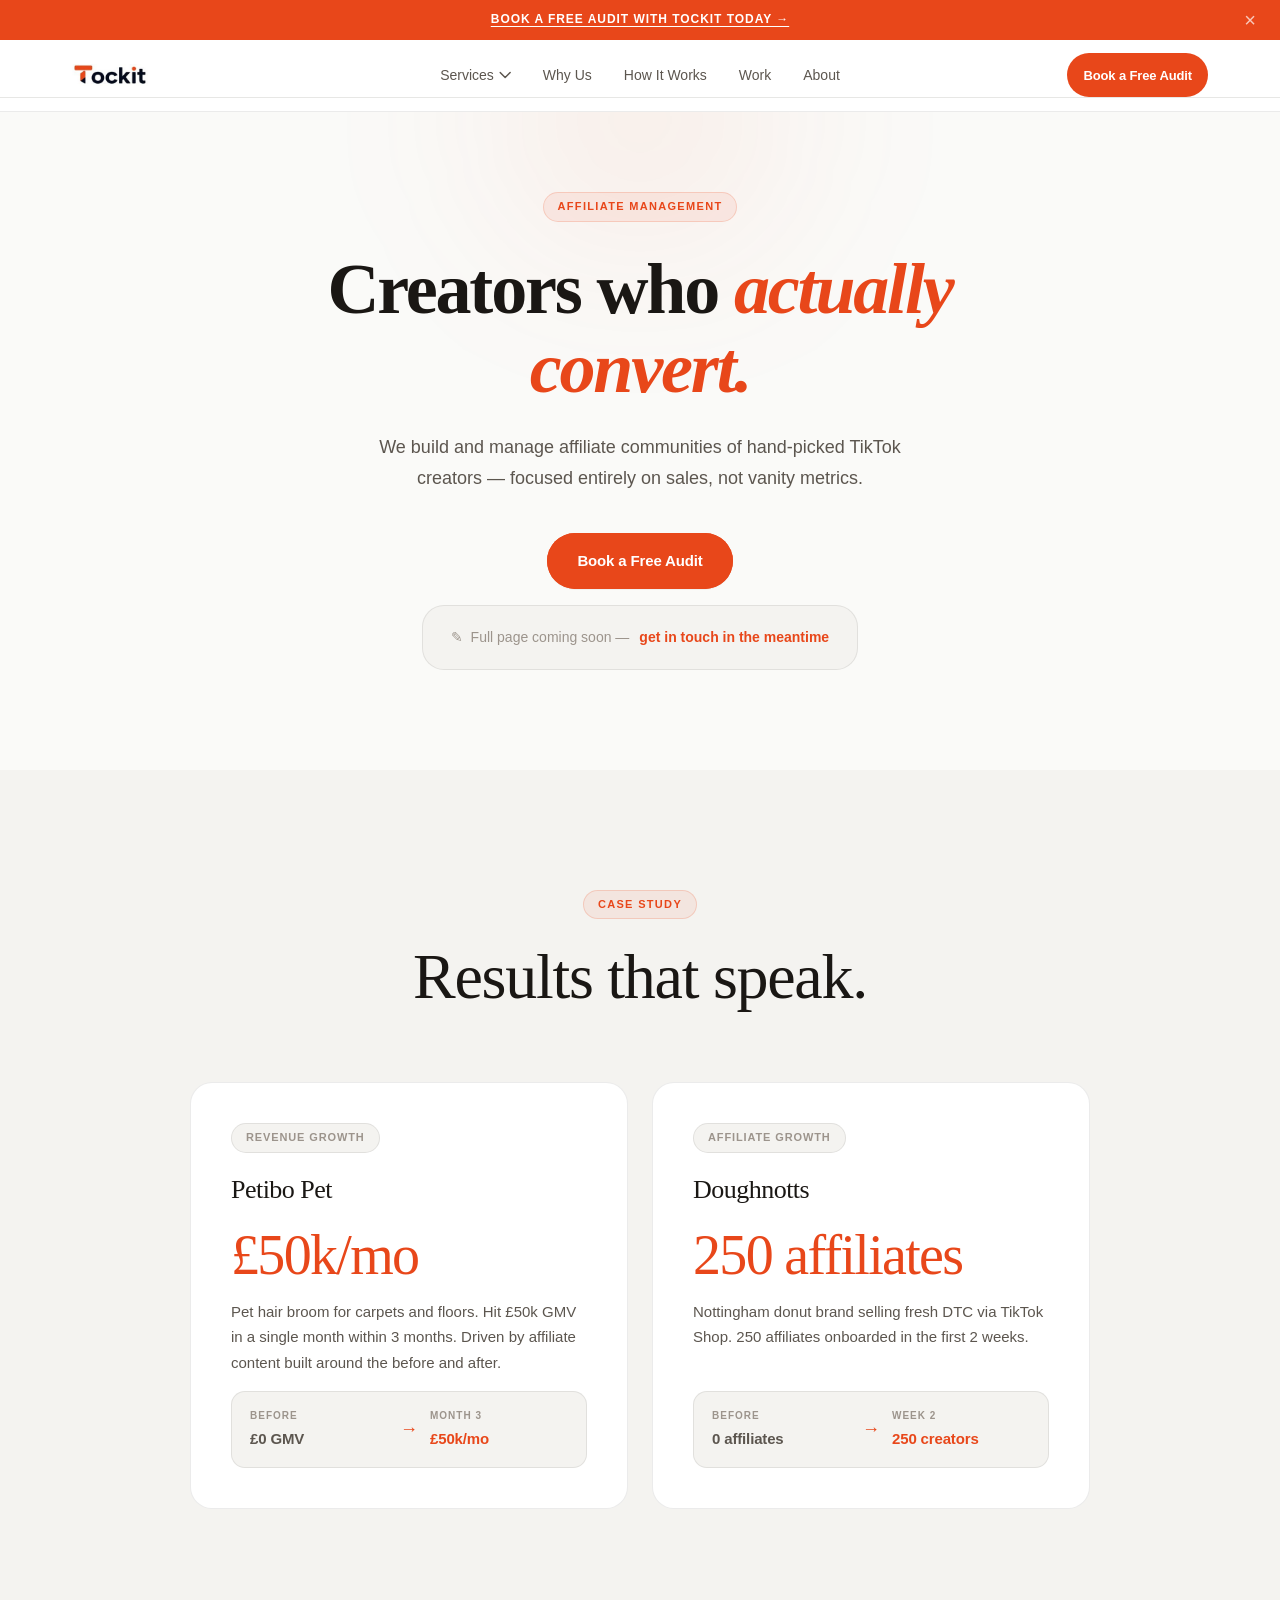
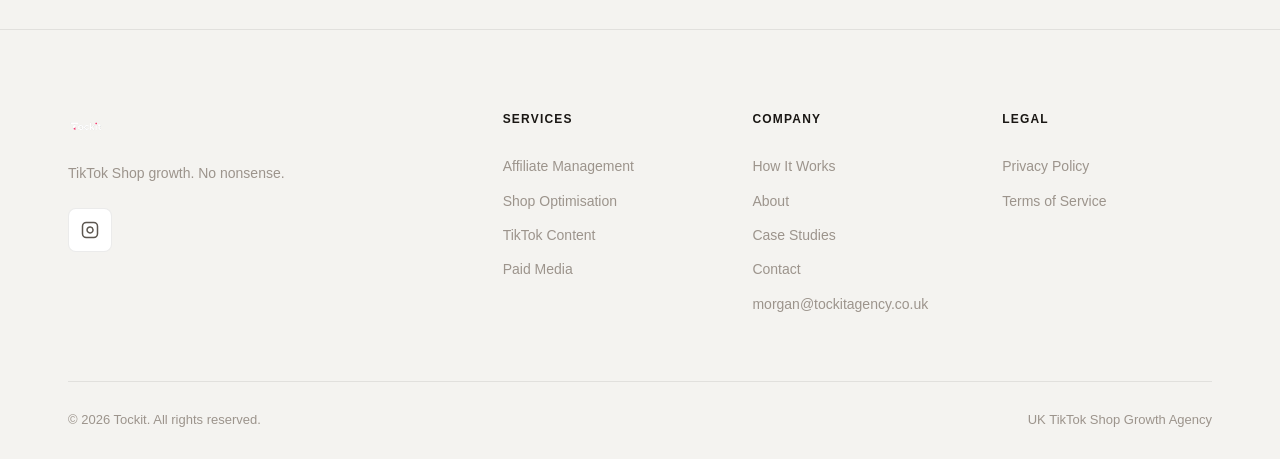
==== affiliate-management.html @ 6d510ec2 "Add Petibo Pet case study to affiliate management page" ====
<!DOCTYPE html>
<html lang="en">
<head>
  <meta charset="UTF-8" />
  <link rel="icon" type="image/svg+xml" href="favicon.svg" />
  <meta name="viewport" content="width=device-width, initial-scale=1.0" />
  <title>Affiliate Management | Tockit TikTok Shop Agency</title>
  <meta name="description" content="Tockit's TikTok Shop affiliate management service. We recruit, manage and scale creator communities that drive real sales." />
  <link rel="stylesheet" href="styles.css" />
  <style>
    .service-hero {
      min-height: 80vh;
      display: flex;
      align-items: center;
      justify-content: center;
      text-align: center;
      padding: calc(var(--banner-h) + var(--nav-h) + 80px) 24px 100px;
      background: var(--bg);
      position: relative;
      overflow: hidden;
    }
    .service-hero::before {
      content: '';
      position: absolute;
      top: -80px; left: 50%; transform: translateX(-50%);
      width: 600px; height: 400px;
      background: radial-gradient(circle, rgba(232,71,26,0.07) 0%, transparent 70%);
      filter: blur(60px);
      pointer-events: none;
    }
    .service-hero-inner {
      position: relative;
      max-width: 720px;
      margin: 0 auto;
    }
    .service-hero .section-tag {
      margin-bottom: 28px;
    }
    .service-hero h1 {
      font-family: var(--font-serif);
      font-size: clamp(42px, 7vw, 72px);
      font-weight: 700;
      line-height: 1.1;
      letter-spacing: -0.03em;
      color: var(--text);
      margin-bottom: 24px;
    }
    .service-hero h1 em {
      font-style: italic;
      color: var(--accent);
    }
    .service-hero p {
      font-size: 18px;
      color: var(--text-2);
      line-height: 1.7;
      max-width: 560px;
      margin: 0 auto 40px;
    }
    .placeholder-notice {
      display: inline-flex;
      align-items: center;
      gap: 10px;
      background: var(--bg-2);
      border: 1px solid var(--border);
      border-radius: var(--radius-lg);
      padding: 20px 28px;
      margin-top: 16px;
      font-size: 14px;
      color: var(--text-3);
    }
  </style>
</head>
<body>

  <div id="site-nav"></div>
  <script src="nav.js"></script>

  <section class="service-hero">
    <div class="service-hero-inner">
      <span class="section-tag">Affiliate Management</span>
      <h1>Creators who <em>actually convert.</em></h1>
      <p>We build and manage affiliate communities of hand-picked TikTok creators — focused entirely on sales, not vanity metrics.</p>
      <div>
        <a href="/contact.html" class="btn btn-primary btn-lg">Book a Free Audit</a>
      </div>
      <div class="placeholder-notice">
        &#9998;&nbsp; Full page coming soon &mdash; <a href="/contact.html" style="color:var(--accent);font-weight:600;">get in touch in the meantime</a>
      </div>
    </div>
  </section>

  <!-- CASE STUDY -->
  <section class="section" style="background:var(--bg-2);">
    <div class="container">
      <div class="section-header">
        <span class="section-tag">Case Study</span>
        <h2 class="section-title">Results that speak.</h2>
      </div>
      <div style="display:grid;grid-template-columns:repeat(auto-fit,minmax(340px,1fr));gap:24px;max-width:900px;margin:0 auto;">
        <div class="case-card">
          <div class="case-tag">Revenue Growth</div>
          <div class="case-brand">Petibo Pet</div>
          <div class="case-result">£50k/mo</div>
          <p class="case-desc">Pet hair broom for carpets and floors. Hit £50k GMV in a single month within 3 months. Driven by affiliate content built around the before and after.</p>
          <div class="case-growth-row">
            <div class="case-growth-item"><span class="case-growth-label">Before</span><span class="case-growth-val">£0 GMV</span></div>
            <div class="case-growth-arrow">&#8594;</div>
            <div class="case-growth-item"><span class="case-growth-label">Month 3</span><span class="case-growth-val case-growth-val--up">£50k/mo</span></div>
          </div>
        </div>
        <div class="case-card">
          <div class="case-tag">Affiliate Growth</div>
          <div class="case-brand">Doughnotts</div>
          <div class="case-result">250 affiliates</div>
          <p class="case-desc">Nottingham donut brand selling fresh DTC via TikTok Shop. 250 affiliates onboarded in the first 2 weeks.</p>
          <div class="case-growth-row">
            <div class="case-growth-item"><span class="case-growth-label">Before</span><span class="case-growth-val">0 affiliates</span></div>
            <div class="case-growth-arrow">&#8594;</div>
            <div class="case-growth-item"><span class="case-growth-label">Week 2</span><span class="case-growth-val case-growth-val--up">250 creators</span></div>
          </div>
        </div>
      </div>
    </div>
  </section>

  <footer class="footer">
    <div class="container">
      <div class="footer-top">
        <div class="footer-brand">
          <img src="tockit-logo-nav.png" alt="Tockit" class="footer-logo-img" />
          <p class="footer-tagline">TikTok Shop growth. No nonsense.</p>
          <div class="footer-social">
            <a href="#" class="social-link" aria-label="Instagram">
              <svg width="18" height="18" viewBox="0 0 24 24" fill="none" stroke="currentColor" stroke-width="2"><rect x="2" y="2" width="20" height="20" rx="5" ry="5"/><path d="M16 11.37A4 4 0 1 1 12.63 8 4 4 0 0 1 16 11.37z"/><line x1="17.5" y1="6.5" x2="17.51" y2="6.5"/></svg>
            </a>
          </div>
        </div>
        <div class="footer-links">
          <div class="footer-col">
            <h4>Services</h4>
            <a href="/affiliate-management.html">Affiliate Management</a>
            <a href="/shop-optimisation.html">Shop Optimisation</a>
            <a href="/tiktok-content.html">TikTok Content</a>
            <a href="/paid-media.html">Paid Media</a>
          </div>
          <div class="footer-col">
            <h4>Company</h4>
            <a href="/#how-it-works">How It Works</a>
            <a href="/#about">About</a>
            <a href="/#work">Case Studies</a>
            <a href="/contact.html">Contact</a>
            <a href="mailto:morgan@tockitagency.co.uk">morgan@tockitagency.co.uk</a>
          </div>
          <div class="footer-col">
            <h4>Legal</h4>
            <a href="mailto:morgan@tockitagency.co.uk?subject=Privacy%20Policy%20Enquiry">Privacy Policy</a>
            <a href="mailto:morgan@tockitagency.co.uk?subject=Terms%20Enquiry">Terms of Service</a>
          </div>
        </div>
      </div>
      <div class="footer-bottom">
        <p>&copy; 2026 Tockit. All rights reserved.</p>
        <p>UK TikTok Shop Growth Agency</p>
      </div>
    </div>
  </footer>

  <script src="gsap.min.js"></script>
  <script src="ScrollTrigger.min.js"></script>

</body>
</html>
---- styles.css ----
/* ============================================================
   DESIGN TOKENS — warm light theme (BeaSocial-inspired)
   ============================================================ */
:root {
  --bg:           #FAFAF8;
  --bg-2:         #F4F3F0;
  --bg-3:         #EDECEA;
  --border:       rgba(0,0,0,0.08);
  --border-hover: rgba(0,0,0,0.16);

  --text:         #1A1714;
  --text-2:       #5C564F;
  --text-3:       #9C948C;

  --accent:       #E8471A;
  --accent-2:     #F06030;
  --accent-glow:  rgba(232,71,26,0.20);

  --radius-sm:    8px;
  --radius:       14px;
  --radius-lg:    22px;
  --radius-xl:    32px;

  --nav-h:        72px;
  --banner-h:     40px;
  --transition:   0.2s ease;

  --font-serif:   'Raveo', Georgia, serif;
  --font-sans:    'Raveo', -apple-system, BlinkMacSystemFont, sans-serif;
}

/* ============================================================
   RESET & BASE
   ============================================================ */
*, *::before, *::after { box-sizing: border-box; margin: 0; padding: 0; }
html { scroll-behavior: smooth; overflow-x: hidden; }
body {
  font-family: var(--font-sans);
  background: var(--bg);
  color: var(--text);
  line-height: 1.6;
  -webkit-font-smoothing: antialiased;
  -moz-osx-font-smoothing: grayscale;
  overflow-x: hidden;
}
a { text-decoration: none; color: inherit; }
img { max-width: 100%; display: block; }

::selection { background: var(--accent); color: #fff; }

:focus-visible {
  outline: 2px solid var(--accent);
  outline-offset: 3px;
  border-radius: 4px;
}

/* ============================================================
   TYPOGRAPHY UTILITIES
   ============================================================ */
.gradient-text {
  background: linear-gradient(135deg, var(--accent) 0%, var(--accent-2) 100%);
  -webkit-background-clip: text;
  -webkit-text-fill-color: transparent;
  background-clip: text;
  color: transparent;
}
.serif { font-family: var(--font-serif); font-weight: 400; }

/* ============================================================
   BUTTONS
   ============================================================ */
.btn {
  display: inline-flex;
  align-items: center;
  gap: 8px;
  padding: 13px 26px;
  border-radius: 100px;
  font-size: 14px;
  font-weight: 600;
  letter-spacing: -0.01em;
  font-family: var(--font-sans);
  transition: all var(--transition);
  cursor: pointer;
  border: none;
  white-space: nowrap;
  position: relative;
  overflow: hidden;
  min-height: 44px;
  justify-content: center;
}
.btn-primary {
  background: var(--accent);
  color: #fff;
  box-shadow: 0 1px 0 rgba(0,0,0,0.04), 0 0 0 1px var(--accent) inset;
}
.btn-primary:hover {
  background: var(--accent-2);
  box-shadow: 0 8px 24px var(--accent-glow), 0 0 0 1px var(--accent-2) inset;
  transform: translateY(-1px);
}
.btn-ghost {
  background: transparent;
  color: var(--text-2);
  box-shadow: 0 0 0 1px var(--border) inset;
}
.btn-ghost:hover {
  color: var(--text);
  box-shadow: 0 0 0 1px var(--border-hover) inset;
  background: rgba(0,0,0,0.02);
  transform: translateY(-1px);
}
.btn-lg { padding: 16px 30px; font-size: 15px; }

/* ============================================================
   LAYOUT
   ============================================================ */
.container {
  width: 100%;
  max-width: 1200px;
  margin: 0 auto;
  padding: 0 28px;
}
.section { padding: 120px 0; }
.section-header {
  max-width: 720px;
  margin: 0 auto 72px;
  text-align: center;
}
.section-tag {
  display: inline-flex;
  align-items: center;
  gap: 6px;
  background: rgba(232,71,26,0.08);
  color: var(--accent);
  border: 1px solid rgba(232,71,26,0.18);
  border-radius: 100px;
  padding: 5px 14px;
  font-size: 11px;
  font-weight: 600;
  letter-spacing: 0.12em;
  text-transform: uppercase;
  margin-bottom: 24px;
  font-family: var(--font-sans);
}
.section-title {
  font-family: var(--font-serif);
  font-size: clamp(36px, 5vw, 64px);
  font-weight: 400;
  letter-spacing: -0.02em;
  line-height: 1.05;
  margin-bottom: 20px;
  color: var(--text);
}
.section-sub {
  font-size: 18px;
  color: var(--text-2);
  line-height: 1.65;
  max-width: 580px;
  margin: 0 auto;
}

/* ============================================================
   NAVIGATION
   ============================================================ */
/* ── ANNOUNCEMENT BANNER ──────────────────────────── */
.announce-banner {
  position: fixed;
  top: 0; left: 0; right: 0;
  z-index: 1001;
  height: var(--banner-h);
  background: var(--accent);
  display: flex;
  align-items: center;
  justify-content: center;
  transition: height 0.3s ease, opacity 0.3s ease;
  overflow: hidden;
}
.announce-banner.hidden {
  height: 0;
  opacity: 0;
  pointer-events: none;
}
.announce-link {
  font-size: 12px;
  font-weight: 700;
  letter-spacing: 0.08em;
  color: #fff;
  text-decoration: underline;
  text-underline-offset: 3px;
  text-transform: uppercase;
}
.announce-link:hover { opacity: 0.85; }
.announce-close {
  position: absolute;
  right: 16px;
  background: none;
  border: none;
  color: #fff;
  font-size: 20px;
  cursor: pointer;
  line-height: 1;
  padding: 8px;
  opacity: 0.7;
}
.announce-close:hover { opacity: 1; }

/* ── NAV ──────────────────────────────────────────── */
.nav {
  position: fixed;
  top: var(--banner-h); left: 0; right: 0;
  z-index: 1000;
  height: var(--nav-h);
  display: flex;
  flex-direction: column;
  justify-content: center;
  background: #fff;
  border-bottom: 1px solid var(--border);
  transition: top 0.3s ease, box-shadow var(--transition);
}
.nav.scrolled {
  box-shadow: 0 2px 16px rgba(0,0,0,0.06);
}
.nav-inner {
  display: flex;
  align-items: center;
  justify-content: space-between;
  padding: 0 32px;
  gap: 24px;
  max-width: 1200px;
  margin: 0 auto;
  width: 100%;
}
.nav-logo { display: flex; align-items: center; flex-shrink: 0; }
.nav-logo-img { height: 22px; width: auto; }
.nav-links {
  display: flex;
  align-items: center;
  gap: 4px;
  list-style: none;
  position: absolute;
  left: 50%;
  transform: translateX(-50%);
}
.nav-links a {
  padding: 8px 14px;
  font-size: 14px;
  font-weight: 500;
  color: var(--text-2);
  border-radius: var(--radius-sm);
  transition: color var(--transition), background var(--transition);
  min-height: 44px;
  display: inline-flex;
  align-items: center;
  white-space: nowrap;
}
.nav-links a:hover { color: var(--text); background: rgba(0,0,0,0.04); }
.nav-cta { flex-shrink: 0; }
.nav-cta-pill {
  flex-shrink: 0;
  background: var(--accent);
  color: #fff;
  border: none;
  border-radius: 100px;
  padding: 7px 16px;
  font-size: 13px;
  font-weight: 600;
  cursor: pointer;
  transition: opacity var(--transition), transform var(--transition);
  white-space: nowrap;
  height: 36px;
  display: inline-flex;
  align-items: center;
  line-height: 1;
}
.nav-cta-pill:hover { opacity: 0.88; transform: translateY(-1px); color: #fff; }
.nav-hamburger {
  display: none;
  flex-direction: column;
  gap: 5px;
  background: none;
  border: none;
  cursor: pointer;
  padding: 10px;
  min-width: 44px;
  min-height: 44px;
  align-items: center;
  justify-content: center;
}
.nav-hamburger span {
  display: block;
  width: 22px; height: 2px;
  background: var(--text);
  border-radius: 2px;
  transition: transform var(--transition), opacity var(--transition);
}
.nav-mobile {
  display: flex;
  flex-direction: column;
  padding: 0 32px;
  gap: 4px;
  background: rgba(250,250,248,0.98);
  backdrop-filter: blur(20px);
  -webkit-backdrop-filter: blur(20px);
  border-top: 1px solid var(--border);
  max-height: 0;
  overflow: hidden;
  transition: max-height 0.3s ease, padding 0.3s ease;
}
.nav-mobile a {
  font-size: 16px;
  font-weight: 500;
  color: var(--text);
  padding: 14px 0;
  border-bottom: 1px solid var(--border);
  min-height: 44px;
  display: flex;
  align-items: center;
}
.nav-mobile a:last-child { border-bottom: none; }
.nav-mobile .btn { margin-top: 12px; align-self: stretch; }
.nav-mobile.open {
  max-height: 600px;
  padding: 16px 32px 24px;
}

/* ============================================================
   HERO
   ============================================================ */
.hero {
  min-height: 100vh;
  display: flex;
  flex-direction: column;
  align-items: center;
  justify-content: center;
  text-align: center;
  padding: calc(var(--banner-h) + var(--nav-h) + 60px) 24px 100px;
  position: relative;
  overflow: hidden;
  background: var(--bg);
}
.hero::before {
  content: '';
  position: absolute;
  inset: 0;
  background:
    radial-gradient(ellipse 70% 50% at 50% -10%, rgba(232,71,26,0.08) 0%, transparent 70%),
    radial-gradient(ellipse 40% 30% at 80% 90%, rgba(240,96,48,0.05) 0%, transparent 60%);
  pointer-events: none;
}

/* Hero orbs */
.hero-orb {
  position: absolute;
  border-radius: 50%;
  filter: blur(90px);
  pointer-events: none;
  will-change: transform;
}
.hero-orb--1 {
  width: 480px; height: 480px;
  background: radial-gradient(circle, rgba(232,71,26,0.18) 0%, transparent 70%);
  top: -120px; left: 50%; transform: translateX(-60%);
}
.hero-orb--2 {
  width: 340px; height: 340px;
  background: radial-gradient(circle, rgba(240,96,48,0.12) 0%, transparent 70%);
  top: 30%; right: -80px;
}
.hero-orb--3 {
  width: 280px; height: 280px;
  background: radial-gradient(circle, rgba(232,71,26,0.10) 0%, transparent 70%);
  bottom: 8%; left: -60px;
}

.hero-badge {
  display: inline-flex;
  align-items: center;
  gap: 8px;
  background: rgba(255,255,255,0.7);
  border: 1px solid var(--border);
  border-radius: 100px;
  padding: 7px 16px;
  font-size: 13px;
  font-weight: 500;
  color: var(--text-2);
  margin-bottom: 32px;
  backdrop-filter: blur(8px);
  position: relative;
  z-index: 1;
}
.badge-dot {
  width: 7px; height: 7px;
  background: #16a34a;
  border-radius: 50%;
  box-shadow: 0 0 8px rgba(22,163,74,0.5);
  animation: pulse 2s ease infinite;
}
@keyframes pulse {
  0%, 100% { opacity: 1; transform: scale(1); }
  50%      { opacity: 0.5; transform: scale(0.85); }
}

.hero-headline {
  font-family: var(--font-serif);
  font-size: clamp(44px, 8vw, 104px);
  font-weight: 400;
  letter-spacing: -0.03em;
  line-height: 1.0;
  margin-bottom: 28px;
  color: var(--text);
  position: relative;
  z-index: 1;
  max-width: 1100px;
}
.hero-sub {
  font-size: clamp(17px, 2vw, 21px);
  color: var(--text-2);
  max-width: 560px;
  line-height: 1.6;
  margin-bottom: 40px;
  position: relative;
  z-index: 1;
  font-weight: 400;
}
.hero-actions {
  display: flex;
  gap: 12px;
  flex-wrap: wrap;
  justify-content: center;
  margin-bottom: 64px;
  position: relative;
  z-index: 1;
}

.hero-trust {
  display: inline-flex;
  align-items: center;
  gap: 14px;
  margin-bottom: 24px;
  font-size: 13px;
  color: var(--text-3);
  font-weight: 500;
  letter-spacing: 0.02em;
  position: relative;
  z-index: 1;
}
.hero-trust-dots {
  display: inline-flex;
}
.hero-trust-dots span {
  width: 26px; height: 26px;
  border-radius: 50%;
  border: 2px solid var(--bg);
  background: linear-gradient(135deg, var(--accent), var(--accent-2));
  margin-left: -8px;
}
.hero-trust-dots span:first-child { margin-left: 0; }
.hero-trust-dots span:nth-child(2) { background: linear-gradient(135deg, #d4a574, #c89968); }
.hero-trust-dots span:nth-child(3) { background: linear-gradient(135deg, #6b8e7f, #4a6b5d); }
.hero-trust-dots span:nth-child(4) { background: linear-gradient(135deg, #b87f4f, #9a6938); }

.hero-stats {
  display: flex;
  align-items: center;
  background: rgba(255,255,255,0.5);
  border: 1px solid var(--border);
  border-radius: var(--radius-lg);
  padding: 24px 40px;
  backdrop-filter: blur(8px);
  position: relative;
  z-index: 1;
  flex-wrap: wrap;
  justify-content: center;
}
.stat { display: flex; flex-direction: column; align-items: center; padding: 0 36px; }
.stat-number {
  font-family: var(--font-serif);
  font-size: 36px;
  font-weight: 700;
  letter-spacing: -0.02em;
  color: var(--accent);
  line-height: 1;
}
.stat-label { font-size: 12px; color: var(--text-3); margin-top: 6px; letter-spacing: 0.04em; text-transform: uppercase; font-weight: 500; }
.stat-divider { width: 1px; height: 44px; background: var(--border); flex-shrink: 0; }

/* ============================================================
   WHY US — editorial 2-col
   ============================================================ */
.why-section {
  padding: 120px 0;
  background: var(--bg);
}
.why-grid {
  display: grid;
  grid-template-columns: 1fr 1fr;
  gap: 80px;
  align-items: start;
}
.why-left { position: sticky; top: 120px; }
.why-heading {
  font-family: var(--font-serif);
  font-size: clamp(36px, 4.5vw, 60px);
  font-weight: 400;
  letter-spacing: -0.02em;
  line-height: 1.05;
  color: var(--text);
  margin-top: 16px;
}
.why-heading em {
  font-style: italic;
  color: var(--accent);
}
.why-right {
  display: flex;
  flex-direction: column;
  gap: 0;
}
.why-intro {
  font-size: 18px;
  color: var(--text-2);
  line-height: 1.7;
  margin-bottom: 32px;
  padding-bottom: 32px;
  border-bottom: 1px solid var(--border);
}
.why-list {
  list-style: none;
  display: flex;
  flex-direction: column;
}
.why-list li {
  display: grid;
  grid-template-columns: 32px 1fr;
  gap: 16px;
  padding: 20px 0;
  border-bottom: 1px solid var(--border);
  align-items: start;
}
.why-list li:last-child { border-bottom: none; }
.why-list li::before {
  content: '→';
  color: var(--accent);
  font-size: 20px;
  font-weight: 400;
  line-height: 1.4;
}
.why-list-title {
  font-size: 17px;
  font-weight: 600;
  color: var(--text);
  margin-bottom: 4px;
  letter-spacing: -0.01em;
}
.why-list-text {
  font-size: 15px;
  color: var(--text-2);
  line-height: 1.6;
}

/* ============================================================
   HOW IT WORKS — numbered process
   ============================================================ */
.process-section {
  background: var(--bg-2);
  border-top: 1px solid var(--border);
  border-bottom: 1px solid var(--border);
  padding: 120px 0;
}
.process-grid {
  display: grid;
  grid-template-columns: repeat(4, 1fr);
  gap: 0;
  position: relative;
}
.process-grid::before {
  content: '';
  position: absolute;
  top: 36px;
  left: 12.5%;
  right: 12.5%;
  height: 1px;
  background: linear-gradient(to right, transparent, var(--border) 10%, var(--border) 90%, transparent);
  pointer-events: none;
  z-index: 0;
}
.process-step {
  padding: 0 24px;
  display: flex;
  flex-direction: column;
  gap: 16px;
  position: relative;
  z-index: 1;
}
.step-number {
  width: 72px;
  height: 72px;
  border-radius: 50%;
  background: var(--bg);
  border: 1px solid var(--border);
  display: flex;
  align-items: center;
  justify-content: center;
  font-family: var(--font-serif);
  font-size: 28px;
  font-weight: 400;
  color: var(--accent);
  letter-spacing: -0.02em;
  transition: all var(--transition);
}
.process-step:hover .step-number {
  border-color: var(--accent);
  background: var(--accent);
  color: #fff;
  transform: translateY(-2px);
}
.process-step h3 {
  font-family: var(--font-serif);
  font-size: 22px;
  font-weight: 400;
  letter-spacing: -0.01em;
  color: var(--text);
  margin-top: 8px;
}
.process-step p {
  font-size: 15px;
  color: var(--text-2);
  line-height: 1.65;
}

/* ============================================================
   SEE US IN ACTION — phone carousel (warm restyle)
   ============================================================ */
.action-section {
  padding: 120px 0;
  background: var(--bg);
}
.action-title {
  font-family: var(--font-serif);
  font-size: clamp(36px, 5vw, 60px);
  font-weight: 400;
  letter-spacing: -0.02em;
  text-align: center;
  margin-bottom: 64px;
  color: var(--text);
}
.phones-carousel {
  position: relative;
  display: flex;
  align-items: center;
  gap: 16px;
  max-width: 1100px;
  margin: 0 auto;
}
.phones-track {
  display: flex;
  gap: 24px;
  overflow: visible;
  width: 100%;
  align-items: center;
  justify-content: center;
}
.phones-track .phone-wrap {
  flex: 0 0 calc(25% - 18px);
  min-width: 180px;
}
.phone-wrap {
  display: flex;
  flex-direction: column;
  align-items: center;
  gap: 16px;
}
.phone-mockup {
  width: 100%;
  max-width: 240px;
  background: #1a1a1a;
  border-radius: 36px;
  border: 3px solid rgba(0,0,0,0.08);
  overflow: hidden;
  box-shadow: 0 24px 60px rgba(60,40,20,0.12), 0 8px 16px rgba(60,40,20,0.06);
  position: relative;
  aspect-ratio: 9/19;
  transition: transform 0.35s ease, box-shadow 0.35s ease;
}
.phone-mockup:hover {
  transform: translateY(-6px);
  box-shadow: 0 32px 80px rgba(60,40,20,0.18), 0 12px 24px rgba(60,40,20,0.08);
}
.phone-mockup::before {
  content: '';
  position: absolute;
  top: 12px;
  left: 50%;
  transform: translateX(-50%);
  width: 80px;
  height: 24px;
  background: #1a1a1a;
  border-radius: 12px;
  z-index: 10;
}
.phone-screen {
  width: 100%;
  height: 100%;
  overflow: hidden;
  border-radius: 34px;
}
.phone-screen video,
.phone-screen img {
  width: 100%;
  height: 100%;
  object-fit: cover;
  display: block;
}
.phone-label {
  font-size: 11px;
  font-weight: 700;
  letter-spacing: 0.14em;
  text-transform: uppercase;
  color: var(--text-3);
}

/* ============================================================
   WORK / CASE STUDIES
   ============================================================ */
.work-section { padding: 120px 0; background: var(--bg); }
.cases-grid {
  display: grid;
  grid-template-columns: 1fr 1fr;
  gap: 24px;
  perspective: 1200px;
}
.case-card {
  background: #fff;
  border: 1px solid var(--border);
  border-radius: var(--radius-lg);
  padding: 40px;
  display: flex;
  flex-direction: column;
  gap: 16px;
  transition: border-color var(--transition), transform var(--transition), box-shadow var(--transition);
}
.case-card:hover {
  border-color: var(--border-hover);
  transform: translateY(-4px);
  box-shadow: 0 24px 60px rgba(60,40,20,0.08);
}
.case-card--large {
  grid-row: span 2;
  background: linear-gradient(160deg, rgba(232,71,26,0.06) 0%, #fff 60%);
  border-color: rgba(232,71,26,0.20);
}
.case-tag {
  display: inline-block;
  background: var(--bg-2);
  border: 1px solid var(--border);
  border-radius: 100px;
  padding: 5px 14px;
  font-size: 11px;
  font-weight: 600;
  color: var(--text-3);
  align-self: flex-start;
  text-transform: uppercase;
  letter-spacing: 0.08em;
}
.case-brand {
  font-family: var(--font-serif);
  font-size: 26px;
  font-weight: 400;
  letter-spacing: -0.02em;
  color: var(--text);
}
.case-result {
  font-family: var(--font-serif);
  font-size: clamp(40px, 4.5vw, 56px);
  font-weight: 400;
  letter-spacing: -0.03em;
  line-height: 1;
  color: var(--accent);
}
.case-desc { font-size: 15px; color: var(--text-2); line-height: 1.7; flex: 1; }

.case-growth-row {
  display: flex;
  align-items: center;
  gap: 12px;
  padding: 16px 18px;
  background: var(--bg-2);
  border: 1px solid var(--border);
  border-radius: var(--radius);
  margin-top: auto;
}
.case-growth-item {
  display: flex;
  flex-direction: column;
  gap: 3px;
  flex: 1;
}
.case-growth-label { font-size: 10px; color: var(--text-3); text-transform: uppercase; letter-spacing: 0.1em; font-weight: 600; }
.case-growth-val { font-size: 15px; font-weight: 700; color: var(--text-2); letter-spacing: -0.01em; }
.case-growth-val--up { color: var(--accent); }
.case-growth-arrow { color: var(--accent); font-size: 18px; flex-shrink: 0; }

/* ============================================================
   ABOUT — paid ads / founder
   ============================================================ */
.about-section {
  padding: 120px 0;
  background: var(--bg-2);
  border-top: 1px solid var(--border);
  border-bottom: 1px solid var(--border);
}
.about-inner {
  display: grid;
  grid-template-columns: 1fr 1fr;
  gap: 80px;
  align-items: center;
}
.about-title {
  font-family: var(--font-serif);
  font-size: clamp(36px, 4.5vw, 60px);
  font-weight: 400;
  line-height: 1.05;
  margin: 16px 0 24px;
  letter-spacing: -0.02em;
  color: var(--text);
}
.about-desc {
  color: var(--text-2);
  font-size: 17px;
  line-height: 1.7;
  margin-bottom: 16px;
}
.ads-stats-grid {
  display: grid;
  grid-template-columns: 1fr 1fr;
  gap: 1px;
  background: var(--border);
  border: 1px solid var(--border);
  border-radius: var(--radius-lg);
  overflow: hidden;
  margin: 32px 0;
}
.ads-stat {
  background: #fff;
  padding: 32px 28px;
  display: flex;
  flex-direction: column;
  gap: 8px;
}
.ads-stat-num {
  font-family: var(--font-serif);
  font-size: clamp(32px, 3.5vw, 44px);
  font-weight: 400;
  letter-spacing: -0.02em;
  color: var(--accent);
  line-height: 1;
}
.ads-stat-label {
  font-size: 13px;
  color: var(--text-3);
  line-height: 1.4;
  letter-spacing: 0.02em;
}
.ads-dashboard-img {
  width: 100%;
  border-radius: var(--radius-lg);
  box-shadow: 0 24px 60px rgba(60,40,20,0.12);
  border: 1px solid var(--border);
}

/* ============================================================
   FAQ
   ============================================================ */
.faq-section { padding: 120px 0; background: var(--bg); }
.faq-list {
  max-width: 760px;
  margin: 0 auto;
  border-top: 1px solid var(--border);
}
.faq-item { border-bottom: 1px solid var(--border); }
.faq-q {
  width: 100%;
  background: transparent;
  border: none;
  color: var(--text);
  font-size: 18px;
  font-weight: 500;
  text-align: left;
  padding: 24px 4px;
  cursor: pointer;
  display: flex;
  align-items: center;
  justify-content: space-between;
  gap: 16px;
  transition: color var(--transition);
  font-family: var(--font-sans);
  letter-spacing: -0.01em;
  min-height: 44px;
}
.faq-q:hover { color: var(--accent); }
.faq-q[aria-expanded="true"] { color: var(--accent); }
.faq-icon {
  font-size: 24px;
  font-weight: 300;
  flex-shrink: 0;
  color: var(--accent);
  transition: transform 0.25s ease;
  line-height: 1;
}
.faq-q[aria-expanded="true"] .faq-icon { transform: rotate(45deg); }
.faq-a {
  max-height: 0;
  overflow: hidden;
  transition: max-height 0.3s ease, padding 0.3s ease;
}
.faq-a.open { max-height: 240px; padding: 0 4px 24px; }
.faq-a p { color: var(--text-2); font-size: 16px; line-height: 1.7; max-width: 640px; }

/* ============================================================
   CTA SECTION
   ============================================================ */
.cta-section {
  padding: 140px 0;
  position: relative;
  overflow: hidden;
  background: var(--bg-2);
  border-top: 1px solid var(--border);
}
.cta-section::before {
  content: '';
  position: absolute;
  inset: 0;
  background: radial-gradient(ellipse 60% 80% at 50% 100%, rgba(232,71,26,0.10) 0%, transparent 70%);
  pointer-events: none;
}
.cta-inner {
  position: relative;
  text-align: center;
  max-width: 760px;
  margin: 0 auto;
  display: flex;
  flex-direction: column;
  align-items: center;
}
.cta-title {
  font-family: var(--font-serif);
  font-size: clamp(44px, 6vw, 80px);
  font-weight: 400;
  letter-spacing: -0.03em;
  line-height: 1.0;
  margin-top: 16px;
  margin-bottom: 24px;
  color: var(--text);
}
.cta-sub {
  font-size: 18px;
  color: var(--text-2);
  line-height: 1.65;
  max-width: 560px;
  margin-bottom: 40px;
}
.cta-actions {
  display: flex;
  gap: 12px;
  flex-wrap: wrap;
  justify-content: center;
  margin-bottom: 32px;
}
.cta-trust {
  display: flex;
  gap: 24px;
  flex-wrap: wrap;
  justify-content: center;
  font-size: 14px;
  color: var(--text-3);
}
.cta-trust strong { color: var(--text); font-weight: 600; }

/* ============================================================
   FOOTER
   ============================================================ */
.footer {
  background: var(--bg-2);
  border-top: 1px solid var(--border);
  padding: 80px 0 0;
}
.footer-top {
  display: grid;
  grid-template-columns: 1fr 2fr;
  gap: 80px;
  padding-bottom: 60px;
  border-bottom: 1px solid var(--border);
}
.footer-logo-img  { height: 36px; width: auto; margin-bottom: 16px; }
.footer-tagline   { font-size: 14px; color: var(--text-3); margin-bottom: 24px; line-height: 1.6; max-width: 280px; }
.footer-social    { display: flex; gap: 12px; }
.social-link {
  width: 40px; height: 40px;
  background: #fff;
  border: 1px solid var(--border);
  border-radius: var(--radius-sm);
  display: flex;
  align-items: center;
  justify-content: center;
  color: var(--text-2);
  transition: background var(--transition), color var(--transition), border-color var(--transition);
  min-width: 44px;
  min-height: 44px;
}
.social-link:hover {
  background: var(--accent);
  border-color: var(--accent);
  color: #fff;
}
.footer-links { display: grid; grid-template-columns: repeat(3,1fr); gap: 40px; }
.footer-col h4 {
  font-size: 12px;
  font-weight: 700;
  color: var(--text);
  letter-spacing: 0.1em;
  text-transform: uppercase;
  margin-bottom: 20px;
}
.footer-col a { display: block; font-size: 14px; color: var(--text-3); padding: 6px 0; transition: color var(--transition); min-height: 32px; }
.footer-col a:hover { color: var(--accent); }
.footer-bottom {
  display: flex;
  align-items: center;
  justify-content: space-between;
  padding: 28px 0;
  font-size: 13px;
  color: var(--text-3);
}

/* ============================================================
   BUTTON SHINE
   ============================================================ */
.btn-shine {
  position: absolute;
  top: 0; left: 0;
  width: 60%; height: 100%;
  background: linear-gradient(105deg, transparent 20%, rgba(255,255,255,0.4) 50%, transparent 80%);
  pointer-events: none;
}

/* ============================================================
   STICKY MOBILE CTA
   ============================================================ */
.sticky-mobile-cta {
  display: none;
  position: fixed;
  bottom: 0;
  left: 0;
  right: 0;
  z-index: 999;
  padding: 12px 16px;
  background: linear-gradient(to top, var(--bg) 80%, rgba(250,250,248,0.6));
  backdrop-filter: blur(8px);
  border-top: 1px solid var(--border);
}
@media (max-width: 768px) {
  .sticky-mobile-cta { display: block; }
  body { padding-bottom: 80px; }
}

/* ============================================================
   SCROLL TO TOP
   ============================================================ */
.scroll-top {
  position: fixed;
  bottom: 90px;
  right: 20px;
  z-index: 998;
  width: 44px;
  height: 44px;
  border-radius: 50%;
  background: #fff;
  border: 1px solid var(--border);
  color: var(--text);
  font-size: 18px;
  cursor: pointer;
  display: flex;
  align-items: center;
  justify-content: center;
  opacity: 0;
  pointer-events: none;
  transition: opacity 0.3s, background 0.2s, transform 0.2s, color 0.2s;
  box-shadow: 0 4px 14px rgba(60,40,20,0.08);
}
.scroll-top.visible { opacity: 1; pointer-events: auto; }
.scroll-top:hover { background: var(--accent); color: #fff; border-color: var(--accent); transform: translateY(-2px); }
@media (min-width: 769px) {
  .scroll-top { bottom: 24px; }
}

/* ============================================================
   FLOATING EMAIL BUTTON
   ============================================================ */
.floating-email {
  position: fixed;
  bottom: 90px;
  left: 20px;
  z-index: 996;
  display: none;
  align-items: center;
  gap: 8px;
  background: var(--accent);
  color: #fff;
  font-size: 13px;
  font-weight: 600;
  padding: 12px 18px;
  border-radius: 100px;
  box-shadow: 0 6px 24px var(--accent-glow);
  transition: transform 0.2s, box-shadow 0.2s, background 0.2s;
  text-decoration: none;
}
.floating-email:hover { transform: translateY(-2px); background: var(--accent-2); box-shadow: 0 10px 28px rgba(232,71,26,0.35); }
@media (min-width: 769px) {
  .floating-email { display: inline-flex; bottom: 24px; }
}

/* ============================================================
   COOKIE NOTICE
   ============================================================ */
.cookie-notice {
  position: fixed;
  bottom: 80px;
  left: 16px;
  right: 16px;
  max-width: 480px;
  background: #fff;
  border: 1px solid var(--border);
  border-radius: var(--radius);
  padding: 16px 20px;
  z-index: 1001;
  display: flex;
  align-items: center;
  gap: 16px;
  box-shadow: 0 12px 40px rgba(60,40,20,0.12);
  transition: opacity 0.3s, transform 0.3s;
}
.cookie-notice.hidden { opacity: 0; pointer-events: none; transform: translateY(10px); }
.cookie-notice p { font-size: 13px; color: var(--text-2); line-height: 1.5; flex: 1; margin: 0; }
.cookie-actions { display: flex; align-items: center; gap: 12px; flex-shrink: 0; }
.cookie-dismiss { font-size: 12px; color: var(--text-3); text-decoration: underline; cursor: pointer; }
.cookie-dismiss:hover { color: var(--text); }
@media (min-width: 769px) {
  .cookie-notice { bottom: 24px; left: 24px; right: auto; }
}

/* ============================================================
   READING PROGRESS BAR
   ============================================================ */
.progress-bar {
  position: fixed;
  top: 0;
  left: 0;
  height: 3px;
  width: 0%;
  background: linear-gradient(to right, var(--accent), var(--accent-2));
  z-index: 1002;
  transition: width 0.1s linear;
}

/* ============================================================
   ACTIVE NAV LINK
   ============================================================ */
.nav-links a.active { color: var(--text); }
.nav-links a.active::after {
  content: '';
  display: block;
  height: 2px;
  background: var(--accent);
  border-radius: 2px;
  margin-top: 2px;
}

/* ============================================================
   RESPONSIVE
   ============================================================ */
@media (max-width: 1024px) {
  .why-grid       { grid-template-columns: 1fr; gap: 48px; }
  .why-left       { position: static; }
  .about-inner    { grid-template-columns: 1fr; gap: 48px; }
  .process-grid   { grid-template-columns: repeat(2, 1fr); row-gap: 56px; }
  .process-grid::before { display: none; }
  .footer-top     { grid-template-columns: 1fr; gap: 48px; }
}

@media (max-width: 768px) {
  .nav-links, .nav-cta { display: none; }
  .nav-hamburger { display: flex; }

  .section { padding: 72px 0; }
  .section-header { margin-bottom: 48px; }

  .hero {
    padding: calc(var(--banner-h) + var(--nav-h) + 24px) 20px 60px;
    min-height: auto;
  }
  .hero-stats {
    flex-direction: column;
    gap: 20px;
    padding: 24px 20px;
    width: 100%;
  }
  .stat-divider { width: 60%; height: 1px; }
  .stat { padding: 0; }
  .hero-actions { flex-direction: column; align-items: stretch; width: 100%; max-width: 320px; margin-bottom: 48px; }
  .hero-actions .btn { width: 100%; justify-content: center; }
  .hero-sub { max-width: 100%; }

  .why-section, .process-section, .action-section, .work-section, .about-section, .faq-section { padding: 72px 0; }
  .cases-grid { grid-template-columns: 1fr; gap: 16px; }
  .case-card--large { grid-row: span 1; }
  .case-card { padding: 28px; }
  .ads-stats-grid { grid-template-columns: 1fr 1fr; }

  .process-grid { grid-template-columns: 1fr; row-gap: 40px; }

  .cta-section { padding: 80px 0; }
  .cta-actions { flex-direction: column; align-items: stretch; width: 100%; max-width: 320px; }
  .cta-actions .btn { width: 100%; justify-content: center; }
  .cta-trust { flex-direction: column; align-items: center; gap: 8px; }

  .footer-top { grid-template-columns: 1fr; gap: 40px; padding-bottom: 40px; }
  .footer-links { grid-template-columns: repeat(2, 1fr); gap: 32px; }
  .footer-bottom { flex-direction: column; gap: 8px; text-align: center; }

  .phones-carousel { overflow-x: auto; overflow-y: hidden; scroll-snap-type: x mandatory; -webkit-overflow-scrolling: touch; scrollbar-width: none; padding: 0 20px 20px; }
  .phones-carousel::-webkit-scrollbar { display: none; }
  .phones-track { justify-content: flex-start; }
  .phones-track .phone-wrap { scroll-snap-align: center; flex: 0 0 calc(60% - 12px); min-width: 200px; }
  .action-title { margin-bottom: 40px; }
}

@media (max-width: 480px) {
  .hero { padding: calc(var(--banner-h) + var(--nav-h) + 16px) 16px 48px; }
  .hero-badge { font-size: 12px; }
  .hero-sub { font-size: 16px; }
  .hero-stats { padding: 20px 16px; }
  .nav-inner { padding: 0 16px; }
  .container { padding: 0 20px; }
  .section { padding: 56px 0; }
  .footer-links { grid-template-columns: 1fr; }
  .ads-stats-grid { grid-template-columns: 1fr; }
  .case-card { padding: 24px; }
  .btn-lg { padding: 14px 22px; font-size: 14px; }
  .phones-track .phone-wrap { flex: 0 0 80%; }
}

/* Reduced motion */
@media (prefers-reduced-motion: reduce) {
  *, *::before, *::after {
    animation-duration: 0.01ms !important;
    animation-iteration-count: 1 !important;
    transition-duration: 0.01ms !important;
    scroll-behavior: auto !important;
  }
}


/* ── COMPARISON TABLE ─────────────────────────────── */
.comparison-section {
  background: #fff;
}

.comparison-table-wrap {
  overflow-x: auto;
  margin-top: 48px;
}

.comparison-table {
  width: 100%;
  border-collapse: collapse;
  font-size: 15px;
}

.comparison-table thead th {
  padding: 14px 24px;
  text-align: center;
  font-weight: 700;
  font-size: 14px;
  letter-spacing: 0.05em;
  text-transform: uppercase;
}

.comparison-table .col-feature {
  text-align: left;
  width: 60%;
}

.comparison-table .col-tockit {
  background: #1a1a1a;
  color: #fff;
  border-radius: 12px 12px 0 0;
  width: 20%;
}

.comparison-table .col-others {
  color: #888;
  width: 20%;
}

.comparison-table tbody tr {
  border-bottom: 1px solid #f0ece4;
}

.comparison-table tbody tr:last-child {
  border-bottom: none;
}

.comparison-table tbody td {
  padding: 16px 24px;
  vertical-align: middle;
  color: #2c2c2c;
}

.comparison-table tbody td:nth-child(2) {
  background: #1a1a1a;
  text-align: center;
}

.comparison-table tbody td:nth-child(3) {
  text-align: center;
  color: #aaa;
}

.comparison-table .check {
  color: #e8533a;
  font-size: 20px;
  font-weight: 700;
}

.comparison-table .cross {
  color: #ccc;
  font-size: 18px;
}

@media (max-width: 640px) {
  .comparison-table {
    font-size: 13px;
  }
  .comparison-table tbody td,
  .comparison-table thead th {
    padding: 12px 14px;
  }
}

/* ── PROBLEM / SOLUTION ───────────────────────────── */
.problem-section { padding: 80px 0; }
.problem-grid {
  display: grid;
  grid-template-columns: 1fr 1fr;
  gap: 32px;
  max-width: 960px;
  margin: 0 auto;
}
.problem-col, .solution-col {
  background: var(--bg-2);
  border: 1px solid var(--border);
  border-radius: var(--radius-lg);
  padding: 36px;
}
.solution-col {
  border-color: var(--accent);
  box-shadow: 0 0 32px rgba(255,45,85,0.1);
}
.problem-tag { color: #f87171; border-color: rgba(248,113,113,0.3); background: rgba(248,113,113,0.08); }
.solution-tag { color: var(--accent); }
.problem-title {
  font-size: 20px;
  font-weight: 700;
  margin: 16px 0 24px;
  line-height: 1.3;
}
.problem-list, .solution-list {
  list-style: none;
  display: flex;
  flex-direction: column;
  gap: 14px;
}
.problem-list li, .solution-list li {
  font-size: 15px;
  color: var(--text-2);
  padding-left: 24px;
  position: relative;
  line-height: 1.5;
}
.problem-list li::before {
  content: '✕';
  position: absolute;
  left: 0;
  color: #f87171;
  font-weight: 700;
  font-size: 13px;
}
.solution-list li::before {
  content: '✓';
  position: absolute;
  left: 0;
  color: var(--accent);
  font-weight: 700;
  font-size: 13px;
}
@media (max-width: 768px) {
  .problem-grid { grid-template-columns: 1fr; }
  .problem-col, .solution-col { padding: 24px; }
}

/* ── NAV DROPDOWN ─────────────────────────────────── */
.nav-dropdown-wrap {
  position: relative;
}
.nav-dropdown-toggle {
  display: inline-flex;
  align-items: center;
  gap: 5px;
  cursor: pointer;
}
.nav-chevron {
  transition: transform var(--transition);
  flex-shrink: 0;
}
.nav-dropdown-wrap.open .nav-chevron,
.nav-dropdown-wrap:hover .nav-chevron {
  transform: rotate(180deg);
}
.nav-dropdown-menu {
  visibility: hidden;
  opacity: 0;
  pointer-events: none;
  position: absolute;
  top: 100%;
  left: 0;
  background: #fff;
  border: 1px solid var(--border);
  border-radius: var(--radius);
  box-shadow: 0 8px 24px rgba(0,0,0,0.10);
  list-style: none !important;
  min-width: 200px;
  padding: 12px 8px 8px;
  z-index: 9999;
  transform: translateY(6px);
  transition: opacity 0.18s ease, transform 0.18s ease, visibility 0.18s;
}
.nav-dropdown-menu li {
  list-style: none !important;
  padding: 0;
  margin: 0;
}
.nav-dropdown-wrap.open .nav-dropdown-menu,
.nav-dropdown-wrap:hover .nav-dropdown-menu {
  visibility: visible;
  opacity: 1;
  pointer-events: auto;
  transform: translateY(0);
}
.nav-dropdown-menu li a {
  display: block;
  padding: 9px 14px;
  font-size: 14px;
  font-weight: 500;
  color: var(--text-2);
  border-radius: var(--radius-sm);
  min-height: unset !important;
  white-space: nowrap;
  background: none;
}
.nav-dropdown-menu li a:hover {
  background: var(--bg-2) !important;
  color: var(--text);
}
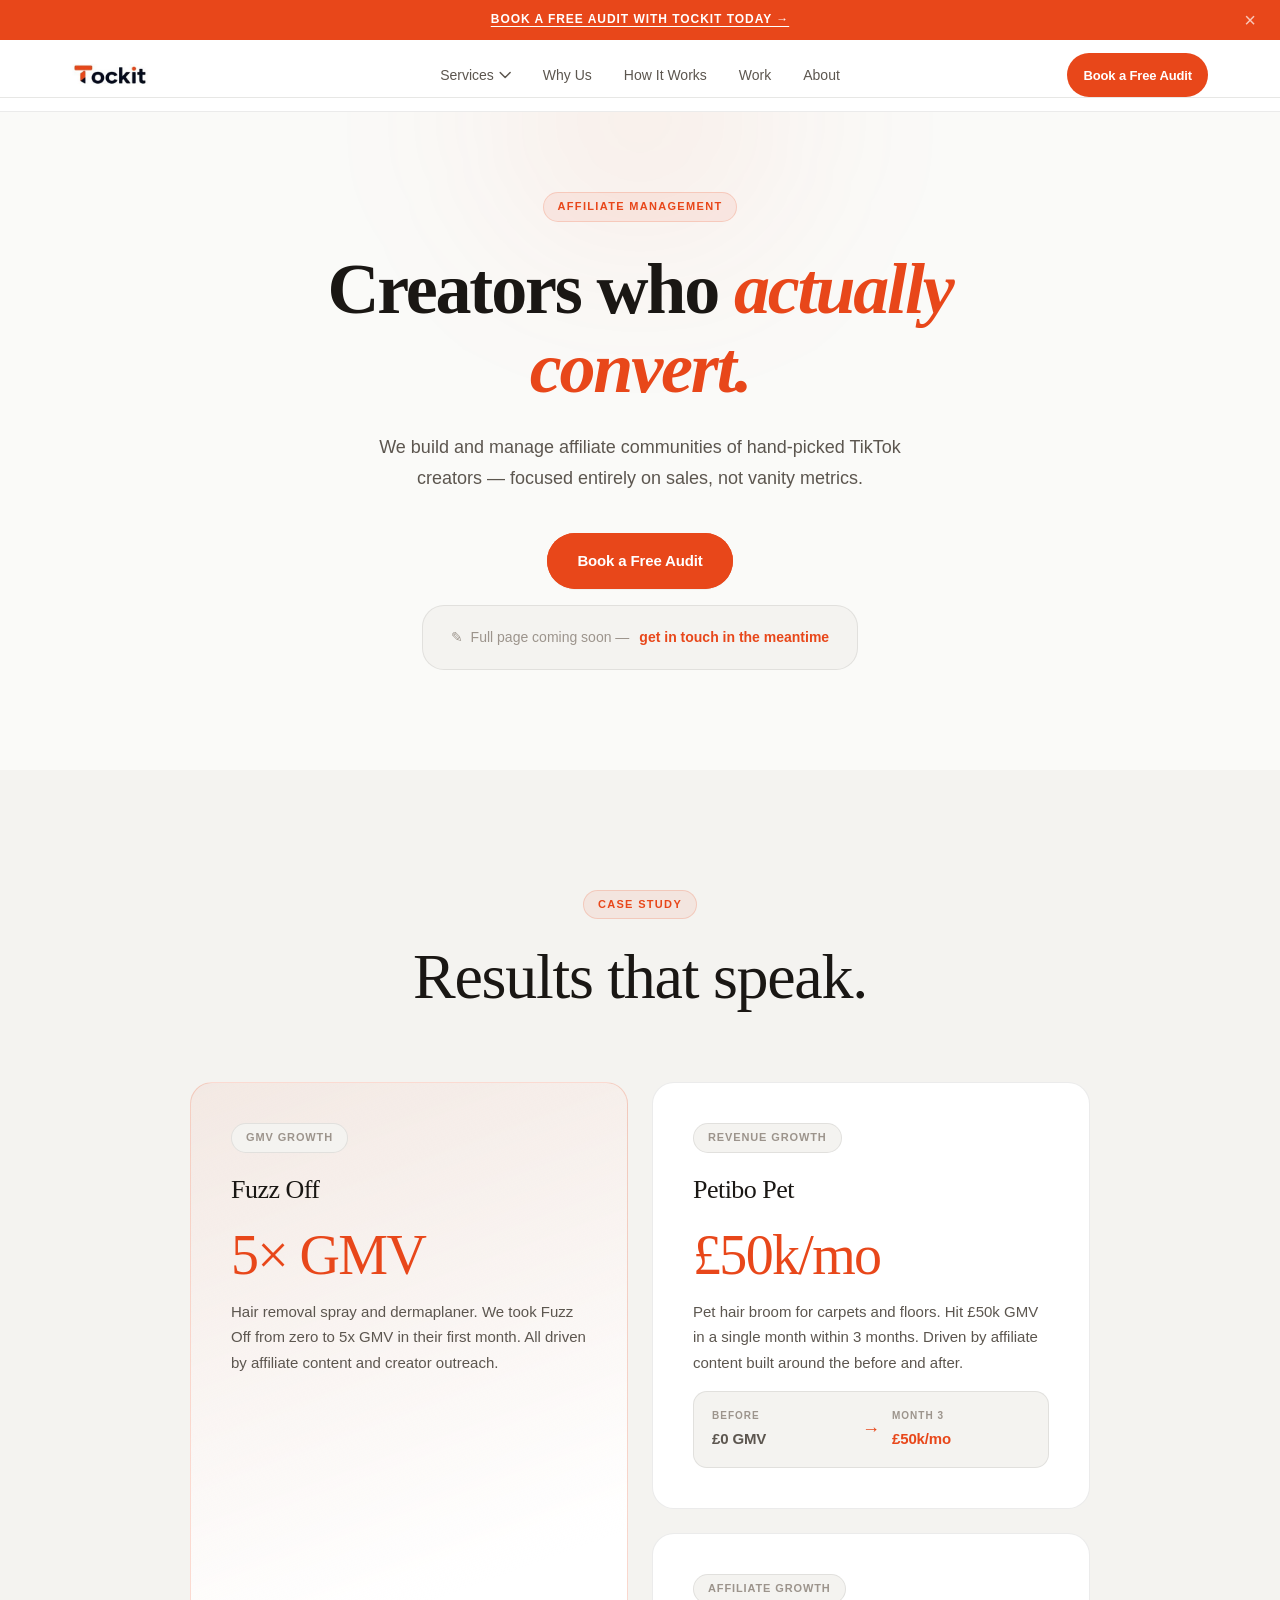
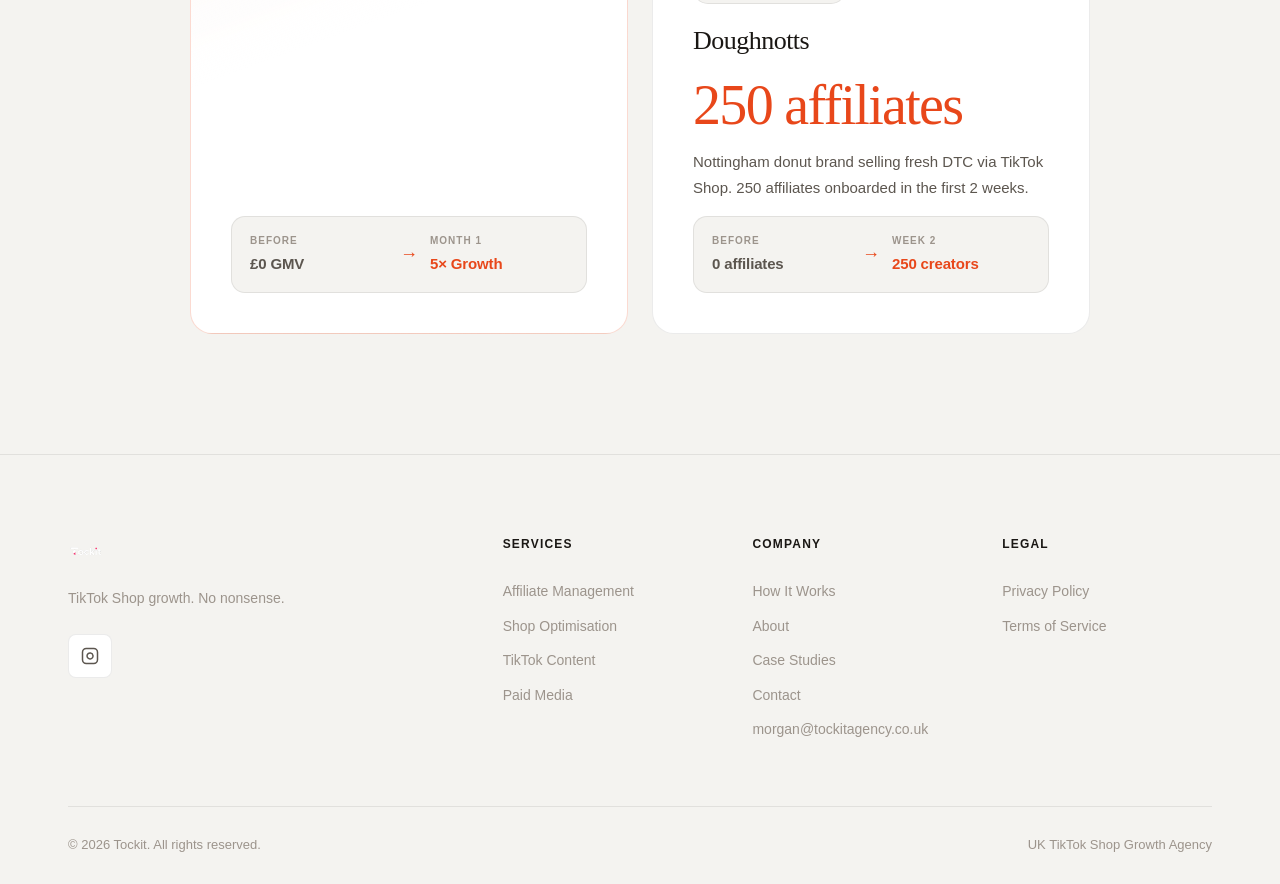
==== commit 2295fab4: "Move Fuzz Off case study to affiliate management page" ====
--- a/affiliate-management.html
+++ b/affiliate-management.html
@@ -97,6 +97,17 @@
         <h2 class="section-title">Results that speak.</h2>
       </div>
       <div style="display:grid;grid-template-columns:repeat(auto-fit,minmax(340px,1fr));gap:24px;max-width:900px;margin:0 auto;">
+        <div class="case-card case-card--large">
+          <div class="case-tag">GMV Growth</div>
+          <div class="case-brand">Fuzz Off</div>
+          <div class="case-result">5&#xD7; GMV</div>
+          <p class="case-desc">Hair removal spray and dermaplaner. We took Fuzz Off from zero to 5x GMV in their first month. All driven by affiliate content and creator outreach.</p>
+          <div class="case-growth-row">
+            <div class="case-growth-item"><span class="case-growth-label">Before</span><span class="case-growth-val">£0 GMV</span></div>
+            <div class="case-growth-arrow">&#8594;</div>
+            <div class="case-growth-item"><span class="case-growth-label">Month 1</span><span class="case-growth-val case-growth-val--up">5&#xD7; Growth</span></div>
+          </div>
+        </div>
         <div class="case-card">
           <div class="case-tag">Revenue Growth</div>
           <div class="case-brand">Petibo Pet</div>
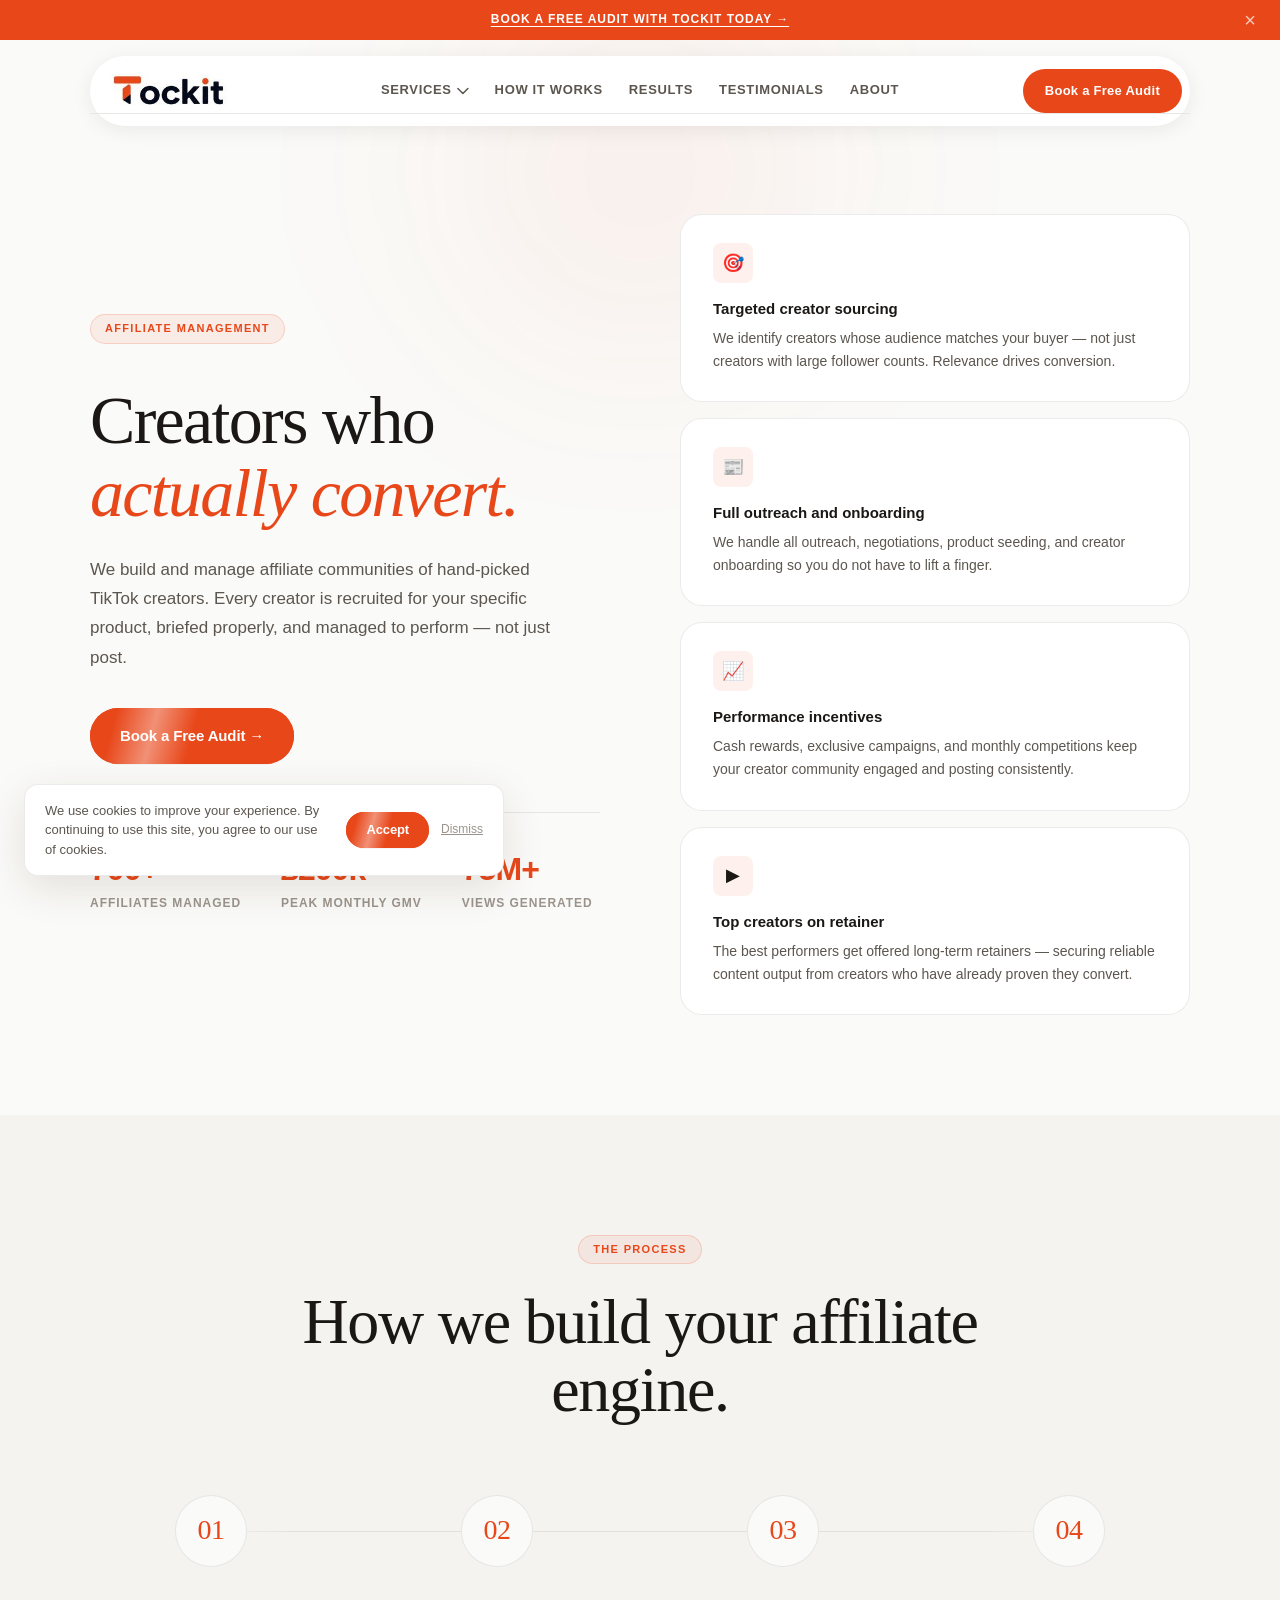
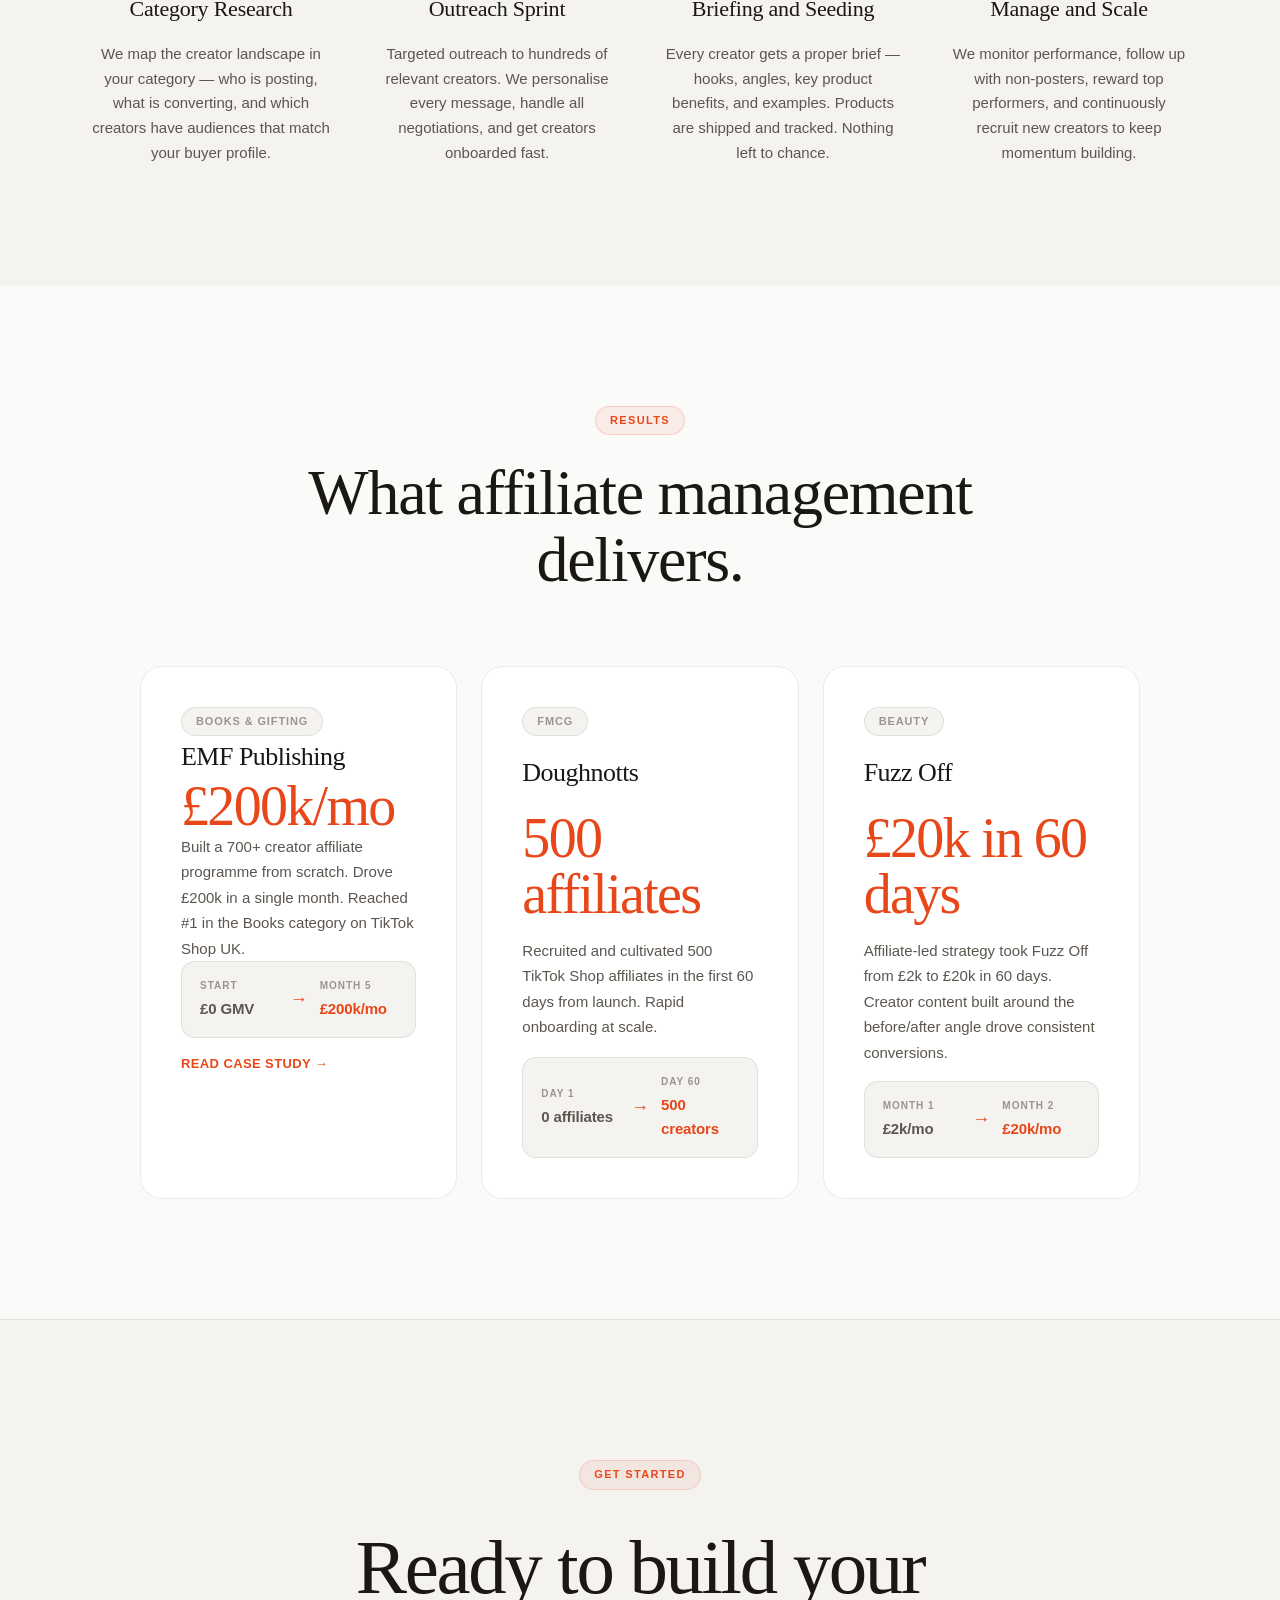
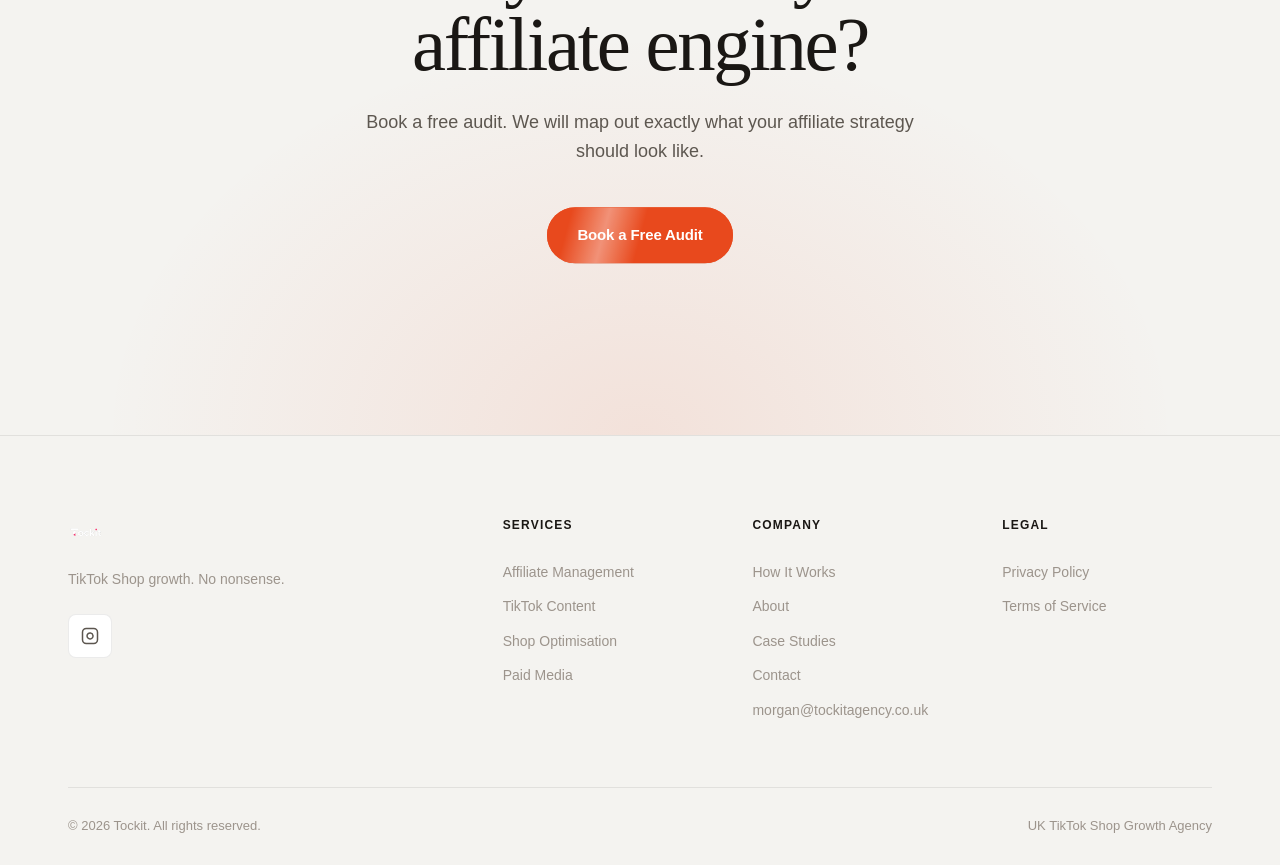
==== commit ea19b855: "feat: update nav links + build out affiliate management page" ====
--- a/affiliate-management.html
+++ b/affiliate-management.html
@@ -5,135 +5,238 @@
   <link rel="icon" type="image/svg+xml" href="favicon.svg" />
   <meta name="viewport" content="width=device-width, initial-scale=1.0" />
   <title>Affiliate Management | Tockit TikTok Shop Agency</title>
-  <meta name="description" content="Tockit's TikTok Shop affiliate management service. We recruit, manage and scale creator communities that drive real sales." />
+  <meta name="description" content="We recruit, manage and scale TikTok creator communities that drive real sales. Hand-picked affiliates, ongoing management, performance incentives." />
+  <link rel="canonical" href="https://tockitagency.co.uk/affiliate-management" />
   <link rel="stylesheet" href="styles.css" />
   <style>
-    .service-hero {
-      min-height: 80vh;
+    .sp-hero {
+      min-height: 75vh;
       display: flex;
       align-items: center;
-      justify-content: center;
-      text-align: center;
       padding: calc(var(--banner-h) + var(--nav-h) + 80px) 24px 100px;
       background: var(--bg);
       position: relative;
       overflow: hidden;
     }
-    .service-hero::before {
+    .sp-hero::before {
       content: '';
       position: absolute;
       top: -80px; left: 50%; transform: translateX(-50%);
-      width: 600px; height: 400px;
+      width: 700px; height: 500px;
       background: radial-gradient(circle, rgba(232,71,26,0.07) 0%, transparent 70%);
-      filter: blur(60px);
+      filter: blur(80px);
       pointer-events: none;
     }
-    .service-hero-inner {
+    .sp-hero-inner {
       position: relative;
-      max-width: 720px;
+      max-width: 1100px;
       margin: 0 auto;
-    }
-    .service-hero .section-tag {
-      margin-bottom: 28px;
-    }
-    .service-hero h1 {
+      width: 100%;
+      display: grid;
+      grid-template-columns: 1fr 1fr;
+      gap: 80px;
+      align-items: center;
+    }
+    .sp-hero-left h1 {
       font-family: var(--font-serif);
-      font-size: clamp(42px, 7vw, 72px);
-      font-weight: 700;
-      line-height: 1.1;
-      letter-spacing: -0.03em;
+      font-size: clamp(40px, 5.5vw, 68px);
+      font-weight: 400;
+      line-height: 1.08;
+      letter-spacing: -0.025em;
       color: var(--text);
-      margin-bottom: 24px;
-    }
-    .service-hero h1 em {
-      font-style: italic;
-      color: var(--accent);
-    }
-    .service-hero p {
-      font-size: 18px;
+      margin: 16px 0 24px;
+    }
+    .sp-hero-left h1 em { font-style: italic; color: var(--accent); }
+    .sp-hero-left p {
+      font-size: 17px;
       color: var(--text-2);
-      line-height: 1.7;
-      max-width: 560px;
-      margin: 0 auto 40px;
-    }
-    .placeholder-notice {
-      display: inline-flex;
-      align-items: center;
-      gap: 10px;
-      background: var(--bg-2);
+      line-height: 1.72;
+      margin-bottom: 36px;
+      max-width: 480px;
+    }
+    .sp-stat-row {
+      display: flex;
+      gap: 40px;
+      margin-top: 48px;
+      padding-top: 40px;
+      border-top: 1px solid var(--border);
+    }
+    .sp-stat-val { display: block; font-size: 32px; font-weight: 800; color: var(--accent); letter-spacing: -0.03em; line-height: 1; margin-bottom: 4px; }
+    .sp-stat-label { font-size: 12px; font-weight: 600; color: var(--text-3); text-transform: uppercase; letter-spacing: 0.08em; }
+    .sp-hero-right {
+      display: flex;
+      flex-direction: column;
+      gap: 16px;
+    }
+    .sp-feature-card {
+      background: #fff;
       border: 1px solid var(--border);
       border-radius: var(--radius-lg);
-      padding: 20px 28px;
-      margin-top: 16px;
-      font-size: 14px;
-      color: var(--text-3);
+      padding: 28px 32px;
+    }
+    .sp-feature-icon {
+      width: 40px; height: 40px;
+      background: rgba(232,71,26,0.08);
+      border-radius: var(--radius-sm);
+      display: flex; align-items: center; justify-content: center;
+      font-size: 18px;
+      margin-bottom: 14px;
+    }
+    .sp-feature-title { font-size: 15px; font-weight: 700; color: var(--text); margin-bottom: 6px; }
+    .sp-feature-text { font-size: 14px; color: var(--text-2); line-height: 1.65; }
+    @media (max-width: 900px) {
+      .sp-hero-inner { grid-template-columns: 1fr; gap: 48px; }
+      .sp-hero { min-height: auto; }
     }
   </style>
 </head>
 <body>
 
+  <div class="progress-bar" id="progressBar"></div>
   <div id="site-nav"></div>
   <script src="nav.js"></script>
 
-  <section class="service-hero">
-    <div class="service-hero-inner">
-      <span class="section-tag">Affiliate Management</span>
-      <h1>Creators who <em>actually convert.</em></h1>
-      <p>We build and manage affiliate communities of hand-picked TikTok creators — focused entirely on sales, not vanity metrics.</p>
-      <div>
-        <a href="/contact.html" class="btn btn-primary btn-lg">Book a Free Audit</a>
-      </div>
-      <div class="placeholder-notice">
-        &#9998;&nbsp; Full page coming soon &mdash; <a href="/contact.html" style="color:var(--accent);font-weight:600;">get in touch in the meantime</a>
-      </div>
-    </div>
-  </section>
-
-  <!-- CASE STUDY -->
-  <section class="section" style="background:var(--bg-2);">
+  <!-- HERO -->
+  <section class="sp-hero">
+    <div class="sp-hero-inner">
+      <div class="sp-hero-left">
+        <span class="section-tag">Affiliate Management</span>
+        <h1>Creators who <em>actually convert.</em></h1>
+        <p>We build and manage affiliate communities of hand-picked TikTok creators. Every creator is recruited for your specific product, briefed properly, and managed to perform — not just post.</p>
+        <a href="/contact.html" class="btn btn-primary btn-lg">Book a Free Audit &rarr;</a>
+        <div class="sp-stat-row">
+          <div>
+            <span class="sp-stat-val">700+</span>
+            <span class="sp-stat-label">Affiliates managed</span>
+          </div>
+          <div>
+            <span class="sp-stat-val">£200k</span>
+            <span class="sp-stat-label">Peak monthly GMV</span>
+          </div>
+          <div>
+            <span class="sp-stat-val">75M+</span>
+            <span class="sp-stat-label">Views generated</span>
+          </div>
+        </div>
+      </div>
+      <div class="sp-hero-right">
+        <div class="sp-feature-card">
+          <div class="sp-feature-icon">&#127919;</div>
+          <div class="sp-feature-title">Targeted creator sourcing</div>
+          <div class="sp-feature-text">We identify creators whose audience matches your buyer — not just creators with large follower counts. Relevance drives conversion.</div>
+        </div>
+        <div class="sp-feature-card">
+          <div class="sp-feature-icon">&#128240;</div>
+          <div class="sp-feature-title">Full outreach and onboarding</div>
+          <div class="sp-feature-text">We handle all outreach, negotiations, product seeding, and creator onboarding so you do not have to lift a finger.</div>
+        </div>
+        <div class="sp-feature-card">
+          <div class="sp-feature-icon">&#128200;</div>
+          <div class="sp-feature-title">Performance incentives</div>
+          <div class="sp-feature-text">Cash rewards, exclusive campaigns, and monthly competitions keep your creator community engaged and posting consistently.</div>
+        </div>
+        <div class="sp-feature-card">
+          <div class="sp-feature-icon">&#9654;</div>
+          <div class="sp-feature-title">Top creators on retainer</div>
+          <div class="sp-feature-text">The best performers get offered long-term retainers — securing reliable content output from creators who have already proven they convert.</div>
+        </div>
+      </div>
+    </div>
+  </section>
+
+  <!-- HOW IT WORKS -->
+  <section class="section" style="background: var(--bg-2);">
     <div class="container">
       <div class="section-header">
-        <span class="section-tag">Case Study</span>
-        <h2 class="section-title">Results that speak.</h2>
-      </div>
-      <div style="display:grid;grid-template-columns:repeat(auto-fit,minmax(340px,1fr));gap:24px;max-width:900px;margin:0 auto;">
-        <div class="case-card case-card--large">
-          <div class="case-tag">GMV Growth</div>
+        <span class="section-tag">The Process</span>
+        <h2 class="section-title">How we build your affiliate engine.</h2>
+      </div>
+      <div class="process-grid">
+        <div class="process-step">
+          <div class="step-number">01</div>
+          <h3>Category Research</h3>
+          <p>We map the creator landscape in your category — who is posting, what is converting, and which creators have audiences that match your buyer profile.</p>
+        </div>
+        <div class="process-step">
+          <div class="step-number">02</div>
+          <h3>Outreach Sprint</h3>
+          <p>Targeted outreach to hundreds of relevant creators. We personalise every message, handle all negotiations, and get creators onboarded fast.</p>
+        </div>
+        <div class="process-step">
+          <div class="step-number">03</div>
+          <h3>Briefing and Seeding</h3>
+          <p>Every creator gets a proper brief — hooks, angles, key product benefits, and examples. Products are shipped and tracked. Nothing left to chance.</p>
+        </div>
+        <div class="process-step">
+          <div class="step-number">04</div>
+          <h3>Manage and Scale</h3>
+          <p>We monitor performance, follow up with non-posters, reward top performers, and continuously recruit new creators to keep momentum building.</p>
+        </div>
+      </div>
+    </div>
+  </section>
+
+  <!-- CASE STUDIES -->
+  <section class="section">
+    <div class="container">
+      <div class="section-header">
+        <span class="section-tag">Results</span>
+        <h2 class="section-title">What affiliate management delivers.</h2>
+      </div>
+      <div style="display:grid;grid-template-columns:repeat(auto-fit,minmax(300px,1fr));gap:24px;max-width:1000px;margin:0 auto;">
+        <a href="/case-study-emf.html" class="case-card case-card--link">
+          <div class="case-tag">Books &amp; Gifting</div>
+          <div class="case-brand">EMF Publishing</div>
+          <div class="case-result">£200k/mo</div>
+          <p class="case-desc">Built a 700+ creator affiliate programme from scratch. Drove £200k in a single month. Reached #1 in the Books category on TikTok Shop UK.</p>
+          <div class="case-growth-row">
+            <div class="case-growth-item"><span class="case-growth-label">Start</span><span class="case-growth-val">£0 GMV</span></div>
+            <div class="case-growth-arrow">&#8594;</div>
+            <div class="case-growth-item"><span class="case-growth-label">Month 5</span><span class="case-growth-val case-growth-val--up">£200k/mo</span></div>
+          </div>
+          <span class="case-cta">Read case study &#8594;</span>
+        </a>
+        <div class="case-card">
+          <div class="case-tag">FMCG</div>
+          <div class="case-brand">Doughnotts</div>
+          <div class="case-result">500 affiliates</div>
+          <p class="case-desc">Recruited and cultivated 500 TikTok Shop affiliates in the first 60 days from launch. Rapid onboarding at scale.</p>
+          <div class="case-growth-row">
+            <div class="case-growth-item"><span class="case-growth-label">Day 1</span><span class="case-growth-val">0 affiliates</span></div>
+            <div class="case-growth-arrow">&#8594;</div>
+            <div class="case-growth-item"><span class="case-growth-label">Day 60</span><span class="case-growth-val case-growth-val--up">500 creators</span></div>
+          </div>
+        </div>
+        <div class="case-card">
+          <div class="case-tag">Beauty</div>
           <div class="case-brand">Fuzz Off</div>
-          <div class="case-result">5&#xD7; GMV</div>
-          <p class="case-desc">Hair removal spray and dermaplaner. We took Fuzz Off from zero to 5x GMV in their first month. All driven by affiliate content and creator outreach.</p>
+          <div class="case-result">£20k in 60 days</div>
+          <p class="case-desc">Affiliate-led strategy took Fuzz Off from £2k to £20k in 60 days. Creator content built around the before/after angle drove consistent conversions.</p>
           <div class="case-growth-row">
-            <div class="case-growth-item"><span class="case-growth-label">Before</span><span class="case-growth-val">£0 GMV</span></div>
+            <div class="case-growth-item"><span class="case-growth-label">Month 1</span><span class="case-growth-val">£2k/mo</span></div>
             <div class="case-growth-arrow">&#8594;</div>
-            <div class="case-growth-item"><span class="case-growth-label">Month 1</span><span class="case-growth-val case-growth-val--up">5&#xD7; Growth</span></div>
-          </div>
-        </div>
-        <div class="case-card">
-          <div class="case-tag">Revenue Growth</div>
-          <div class="case-brand">Petibo Pet</div>
-          <div class="case-result">£50k/mo</div>
-          <p class="case-desc">Pet hair broom for carpets and floors. Hit £50k GMV in a single month within 3 months. Driven by affiliate content built around the before and after.</p>
-          <div class="case-growth-row">
-            <div class="case-growth-item"><span class="case-growth-label">Before</span><span class="case-growth-val">£0 GMV</span></div>
-            <div class="case-growth-arrow">&#8594;</div>
-            <div class="case-growth-item"><span class="case-growth-label">Month 3</span><span class="case-growth-val case-growth-val--up">£50k/mo</span></div>
-          </div>
-        </div>
-        <div class="case-card">
-          <div class="case-tag">Affiliate Growth</div>
-          <div class="case-brand">Doughnotts</div>
-          <div class="case-result">250 affiliates</div>
-          <p class="case-desc">Nottingham donut brand selling fresh DTC via TikTok Shop. 250 affiliates onboarded in the first 2 weeks.</p>
-          <div class="case-growth-row">
-            <div class="case-growth-item"><span class="case-growth-label">Before</span><span class="case-growth-val">0 affiliates</span></div>
-            <div class="case-growth-arrow">&#8594;</div>
-            <div class="case-growth-item"><span class="case-growth-label">Week 2</span><span class="case-growth-val case-growth-val--up">250 creators</span></div>
-          </div>
-        </div>
-      </div>
-    </div>
-  </section>
-
+            <div class="case-growth-item"><span class="case-growth-label">Month 2</span><span class="case-growth-val case-growth-val--up">£20k/mo</span></div>
+          </div>
+        </div>
+      </div>
+    </div>
+  </section>
+
+  <!-- CTA -->
+  <section class="cta-section">
+    <div class="container">
+      <div class="cta-inner">
+        <span class="section-tag">Get Started</span>
+        <h2 class="cta-title">Ready to build your<br />affiliate engine?</h2>
+        <p class="cta-sub">Book a free audit. We will map out exactly what your affiliate strategy should look like.</p>
+        <div class="cta-actions">
+          <a href="/contact.html" class="btn btn-primary btn-lg">Book a Free Audit</a>
+        </div>
+      </div>
+    </div>
+  </section>
+
+  <!-- FOOTER -->
   <footer class="footer">
     <div class="container">
       <div class="footer-top">
@@ -150,8 +253,8 @@
           <div class="footer-col">
             <h4>Services</h4>
             <a href="/affiliate-management.html">Affiliate Management</a>
+            <a href="/tiktok-content.html">TikTok Content</a>
             <a href="/shop-optimisation.html">Shop Optimisation</a>
-            <a href="/tiktok-content.html">TikTok Content</a>
             <a href="/paid-media.html">Paid Media</a>
           </div>
           <div class="footer-col">
@@ -176,8 +279,17 @@
     </div>
   </footer>
 
+  <div class="cookie-notice" id="cookieNotice">
+    <p>We use cookies to improve your experience. By continuing to use this site, you agree to our use of cookies.</p>
+    <div class="cookie-actions">
+      <button class="btn btn-primary" id="cookieAccept" style="padding:8px 20px;font-size:13px;min-height:36px;">Accept</button>
+      <a href="#" class="cookie-dismiss">Dismiss</a>
+    </div>
+  </div>
+
+  <button class="scroll-top" id="scrollTop" aria-label="Back to top">&uarr;</button>
   <script src="gsap.min.js"></script>
   <script src="ScrollTrigger.min.js"></script>
-
+  <script src="script.js"></script>
 </body>
 </html>
--- a/styles.css
+++ b/styles.css
@@ -21,7 +21,7 @@
   --radius-lg:    22px;
   --radius-xl:    32px;
 
-  --nav-h:        72px;
+  --nav-h:        94px;
   --banner-h:     40px;
   --transition:   0.2s ease;
 
@@ -207,31 +207,34 @@
 /* ── NAV ──────────────────────────────────────────── */
 .nav {
   position: fixed;
-  top: var(--banner-h); left: 0; right: 0;
+  top: calc(var(--banner-h) + 16px);
+  left: 50%;
+  transform: translateX(-50%);
   z-index: 1000;
-  height: var(--nav-h);
+  height: 70px;
+  width: calc(100% - 48px);
+  max-width: 1100px;
   display: flex;
   flex-direction: column;
   justify-content: center;
   background: #fff;
-  border-bottom: 1px solid var(--border);
-  transition: top 0.3s ease, box-shadow var(--transition);
+  border-radius: 100px;
+  box-shadow: 0 4px 20px rgba(0,0,0,0.07);
+  transition: box-shadow var(--transition);
 }
 .nav.scrolled {
-  box-shadow: 0 2px 16px rgba(0,0,0,0.06);
+  box-shadow: 0 8px 32px rgba(0,0,0,0.13);
 }
 .nav-inner {
   display: flex;
   align-items: center;
   justify-content: space-between;
-  padding: 0 32px;
   gap: 24px;
-  max-width: 1200px;
-  margin: 0 auto;
+  padding: 0 8px 0 20px;
   width: 100%;
 }
 .nav-logo { display: flex; align-items: center; flex-shrink: 0; }
-.nav-logo-img { height: 22px; width: auto; }
+.nav-logo-img { height: 34px; width: auto; }
 .nav-links {
   display: flex;
   align-items: center;
@@ -242,9 +245,11 @@
   transform: translateX(-50%);
 }
 .nav-links a {
-  padding: 8px 14px;
-  font-size: 14px;
-  font-weight: 500;
+  padding: 8px 11px;
+  font-size: 13px;
+  font-weight: 600;
+  letter-spacing: 0.05em;
+  text-transform: uppercase;
   color: var(--text-2);
   border-radius: var(--radius-sm);
   transition: color var(--transition), background var(--transition);
@@ -261,13 +266,14 @@
   color: #fff;
   border: none;
   border-radius: 100px;
-  padding: 7px 16px;
+  padding: 0 22px;
   font-size: 13px;
-  font-weight: 600;
+  font-weight: 700;
+  letter-spacing: 0.02em;
   cursor: pointer;
   transition: opacity var(--transition), transform var(--transition);
   white-space: nowrap;
-  height: 36px;
+  height: 44px;
   display: inline-flex;
   align-items: center;
   line-height: 1;
@@ -322,6 +328,23 @@
   max-height: 600px;
   padding: 16px 32px 24px;
 }
+@media (max-width: 900px) {
+  :root { --nav-h: 72px; }
+  .nav {
+    top: var(--banner-h);
+    left: 0;
+    right: 0;
+    transform: none;
+    width: 100%;
+    max-width: none;
+    border-radius: 0;
+    box-shadow: none !important;
+    border: none;
+    border-bottom: 1px solid var(--border);
+    height: var(--nav-h);
+  }
+  .nav-inner { padding: 0 20px; }
+}
 
 /* ============================================================
    HERO
@@ -333,10 +356,10 @@
   align-items: center;
   justify-content: center;
   text-align: center;
-  padding: calc(var(--banner-h) + var(--nav-h) + 60px) 24px 100px;
+  padding: calc(var(--banner-h) + var(--nav-h) + 60px) 24px 48px;
   position: relative;
   overflow: hidden;
-  background: var(--bg);
+  background: #E4E2DC;
 }
 .hero::before {
   content: '';
@@ -384,7 +407,6 @@
   font-weight: 500;
   color: var(--text-2);
   margin-bottom: 32px;
-  backdrop-filter: blur(8px);
   position: relative;
   z-index: 1;
 }
@@ -401,6 +423,7 @@
 }
 
 .hero-headline {
+  will-change: transform;
   font-family: var(--font-serif);
   font-size: clamp(44px, 8vw, 104px);
   font-weight: 400;
@@ -413,6 +436,7 @@
   max-width: 1100px;
 }
 .hero-sub {
+  will-change: transform;
   font-size: clamp(17px, 2vw, 21px);
   color: var(--text-2);
   max-width: 560px;
@@ -466,7 +490,6 @@
   border: 1px solid var(--border);
   border-radius: var(--radius-lg);
   padding: 24px 40px;
-  backdrop-filter: blur(8px);
   position: relative;
   z-index: 1;
   flex-wrap: wrap;
@@ -588,6 +611,8 @@
   padding: 0 24px;
   display: flex;
   flex-direction: column;
+  align-items: center;
+  text-align: center;
   gap: 16px;
   position: relative;
   z-index: 1;
@@ -633,7 +658,10 @@
    ============================================================ */
 .action-section {
   padding: 120px 0;
-  background: var(--bg);
+  background-color: var(--accent);
+  background-image: url("data:image/svg+xml,%3Csvg xmlns='http://www.w3.org/2000/svg' width='300' height='300'%3E%3Cfilter id='n'%3E%3CfeTurbulence type='fractalNoise' baseFrequency='0.75' numOctaves='4' stitchTiles='stitch'/%3E%3C/filter%3E%3Crect width='300' height='300' filter='url(%23n)' opacity='0.07'/%3E%3C/svg%3E");
+  background-repeat: repeat;
+  background-size: 200px 200px;
 }
 .action-title {
   font-family: var(--font-serif);
@@ -642,7 +670,7 @@
   letter-spacing: -0.02em;
   text-align: center;
   margin-bottom: 64px;
-  color: var(--text);
+  color: #fff;
 }
 .phones-carousel {
   position: relative;
@@ -716,7 +744,7 @@
   font-weight: 700;
   letter-spacing: 0.14em;
   text-transform: uppercase;
-  color: var(--text-3);
+  color: #fff;
 }
 
 /* ============================================================
@@ -799,6 +827,69 @@
 .case-growth-val { font-size: 15px; font-weight: 700; color: var(--text-2); letter-spacing: -0.01em; }
 .case-growth-val--up { color: var(--accent); }
 .case-growth-arrow { color: var(--accent); font-size: 18px; flex-shrink: 0; }
+
+.brands-section {
+  padding: 0;
+  margin-top: 40px;
+  width: 100%;
+  overflow: hidden;
+}
+.brands-label-wrap { text-align: center; margin-bottom: 20px; }
+.brands-label {
+  font-size: 11px;
+  font-weight: 700;
+  text-transform: uppercase;
+  letter-spacing: 0.12em;
+  color: var(--text-3);
+  margin: 0;
+}
+.brands-ticker {
+  overflow: hidden;
+  width: 100%;
+  -webkit-mask-image: linear-gradient(to right, transparent 0%, black 10%, black 90%, transparent 100%);
+  mask-image: linear-gradient(to right, transparent 0%, black 10%, black 90%, transparent 100%);
+}
+.brands-track {
+  display: flex;
+  align-items: center;
+  gap: 56px;
+  width: max-content;
+  animation: brandScroll 28s linear infinite;
+  will-change: transform;
+}
+@keyframes brandScroll {
+  0%   { transform: translateX(0); }
+  100% { transform: translateX(-50%); }
+}
+.brand-logo {
+  height: 56px;
+  width: auto;
+  max-width: 150px;
+  object-fit: contain;
+  opacity: 0.55;
+  filter: grayscale(1);
+  transition: opacity 0.2s ease, filter 0.2s ease;
+  border-radius: 4px;
+  flex-shrink: 0;
+}
+.brand-logo:hover { opacity: 0.9; filter: grayscale(0); }
+.brands-grid { display: none; }
+.brand-placeholder { display: none; }
+.featured-case-section { padding: 120px 0; background: var(--surface); border-top: 1px solid var(--border); border-bottom: 1px solid var(--border); }
+.featured-case-inner { display: grid; grid-template-columns: 1fr 1fr; gap: 80px; align-items: start; }
+.featured-case-text { display: flex; flex-direction: column; gap: 28px; }
+.featured-case-title { font-family: var(--font-serif); font-size: clamp(28px, 3.5vw, 44px); font-weight: 700; color: var(--text); line-height: 1.2; letter-spacing: -0.02em; margin: 0; }
+.featured-case-title em { font-style: italic; color: var(--accent); }
+.featured-case-sub { font-size: 16px; color: var(--text-2); line-height: 1.7; margin: 0; }
+.featured-case-stats { display: flex; gap: 32px; padding: 24px 0 0; border-top: 1px solid var(--border); }
+.featured-case-stat { display: flex; flex-direction: column; gap: 4px; }
+.featured-case-stat-val { font-size: 28px; font-weight: 800; color: var(--accent); letter-spacing: -0.03em; line-height: 1; }
+.featured-case-stat-label { font-size: 12px; color: var(--text-3); text-transform: uppercase; letter-spacing: 0.08em; font-weight: 600; }
+.featured-case-media { position: relative; }
+.featured-case-cta { align-self: start; justify-self: start; }
+.featured-case-placeholder { width: 100%; aspect-ratio: 16/10; background: #f0e8e0; border: 2px dashed #d4b8b0; border-radius: 12px; display: flex; align-items: center; justify-content: center; font-size: 13px; font-weight: 600; color: #b89090; text-transform: uppercase; letter-spacing: 0.08em; }
+.featured-case-placeholder { aspect-ratio: 4/3; border-radius: var(--radius); border: 2px dashed var(--border-hover); background: var(--bg); display: flex; flex-direction: column; align-items: center; justify-content: center; gap: 12px; color: var(--text-3); font-size: 13px; }
+.featured-case-img { width: 100%; border-radius: var(--radius); display: block; box-shadow: 0 20px 60px rgba(0,0,0,0.12); }
 
 /* ============================================================
    ABOUT — paid ads / founder
@@ -1208,9 +1299,12 @@
   .stat { padding: 0; }
   .hero-actions { flex-direction: column; align-items: stretch; width: 100%; max-width: 320px; margin-bottom: 48px; }
   .hero-actions .btn { width: 100%; justify-content: center; }
-  .hero-sub { max-width: 100%; }
-
-  .why-section, .process-section, .action-section, .work-section, .about-section, .faq-section { padding: 72px 0; }
+  .hero-sub {
+  will-change: transform; max-width: 100%; }
+
+  .why-section, .process-section, .action-section, .work-section, .about-section, .faq-section, .featured-case-section { padding: 72px 0; }
+  .featured-case-inner { grid-template-columns: 1fr; gap: 40px; }
+  .featured-case-stats { gap: 20px; }
   .cases-grid { grid-template-columns: 1fr; gap: 16px; }
   .case-card--large { grid-row: span 1; }
   .case-card { padding: 28px; }
@@ -1237,7 +1331,8 @@
 @media (max-width: 480px) {
   .hero { padding: calc(var(--banner-h) + var(--nav-h) + 16px) 16px 48px; }
   .hero-badge { font-size: 12px; }
-  .hero-sub { font-size: 16px; }
+  .hero-sub {
+  will-change: transform; font-size: 16px; }
   .hero-stats { padding: 20px 16px; }
   .nav-inner { padding: 0 16px; }
   .container { padding: 0 20px; }
@@ -1471,3 +1566,183 @@
   background: var(--bg-2) !important;
   color: var(--text);
 }
+
+/* ============================================================
+   WORK GRID
+   ============================================================ */
+.work-grid {
+  display: grid;
+  grid-template-columns: repeat(3, 1fr);
+  gap: 24px;
+}
+.work-grid .case-card--large {
+  grid-column: span 3;
+}
+@media (max-width: 900px) {
+  .work-grid { grid-template-columns: 1fr 1fr; }
+  .work-grid .case-card--large { grid-column: span 2; }
+}
+@media (max-width: 600px) {
+  .work-grid { grid-template-columns: 1fr; }
+  .work-grid .case-card--large { grid-column: span 1; }
+}
+.case-card--link { text-decoration: none; color: inherit; display: block; cursor: pointer; }
+.case-card--link:hover { transform: translateY(-4px); box-shadow: 0 20px 48px rgba(0,0,0,0.1); }
+.case-cta { display: inline-block; margin-top: 16px; font-size: 13px; font-weight: 700; color: var(--accent); letter-spacing: 0.03em; text-transform: uppercase; }
+
+/* ============================================================
+   ABOUT SECTION
+   ============================================================ */
+.about-inner {
+  display: grid;
+  grid-template-columns: 1fr 1fr;
+  gap: 80px;
+  align-items: start;
+}
+.about-heading {
+  font-family: var(--font-serif);
+  font-size: clamp(32px, 4vw, 52px);
+  font-weight: 400;
+  letter-spacing: -0.02em;
+  line-height: 1.1;
+  color: var(--text);
+  margin-bottom: 24px;
+}
+.about-body {
+  font-size: 16px;
+  color: var(--text-2);
+  line-height: 1.75;
+  margin-bottom: 16px;
+}
+.about-card {
+  background: var(--bg-2);
+  border: 1px solid var(--border);
+  border-radius: var(--radius-lg);
+  padding: 40px;
+}
+.about-stat-grid {
+  display: grid;
+  grid-template-columns: 1fr 1fr;
+  gap: 24px;
+  margin-bottom: 32px;
+}
+.about-stat { text-align: center; }
+.about-stat-val { display: block; font-size: 36px; font-weight: 800; color: var(--accent); letter-spacing: -0.03em; line-height: 1; margin-bottom: 6px; }
+.about-stat-label { font-size: 12px; font-weight: 600; color: var(--text-3); text-transform: uppercase; letter-spacing: 0.08em; }
+.about-model-box { background: var(--accent); border-radius: var(--radius); padding: 24px 28px; }
+.about-model-title { font-size: 15px; font-weight: 700; color: #fff; margin-bottom: 8px; }
+.about-model-text { font-size: 14px; color: rgba(255,255,255,0.85); line-height: 1.6; }
+@media (max-width: 900px) {
+  .about-inner { grid-template-columns: 1fr; gap: 48px; }
+}
+
+/* ============================================================
+   TESTIMONIALS
+   ============================================================ */
+.testimonials-grid {
+  display: grid;
+  grid-template-columns: 1fr 1fr;
+  gap: 24px;
+  max-width: 1000px;
+  margin: 0 auto;
+}
+.testimonial-card--featured {
+  grid-column: span 2;
+  background: var(--text);
+  color: #fff;
+}
+.testimonial-card--featured .testimonial-quote { color: rgba(255,255,255,0.9); }
+.testimonial-card--featured .testimonial-name { color: #fff; }
+.testimonial-card--featured .testimonial-role { color: rgba(255,255,255,0.55); }
+.testimonial-card--featured .testimonial-stars { color: #F59E0B; }
+.testimonial-card--featured .testimonial-avatar { background: rgba(255,255,255,0.15); color: #fff; }
+
+.testimonial-card {
+  background: #fff;
+  border: 1px solid var(--border);
+  border-radius: var(--radius-lg);
+  padding: 36px;
+}
+.testimonial-stars { font-size: 14px; color: #F59E0B; margin-bottom: 16px; letter-spacing: 2px; }
+.testimonial-quote {
+  font-size: 15px;
+  color: var(--text-2);
+  line-height: 1.75;
+  margin-bottom: 24px;
+  font-style: italic;
+}
+.testimonial-author { display: flex; align-items: center; gap: 12px; }
+.testimonial-avatar {
+  width: 40px; height: 40px;
+  border-radius: 50%;
+  background: var(--accent-glow);
+  color: var(--accent);
+  font-size: 12px;
+  font-weight: 700;
+  display: flex;
+  align-items: center;
+  justify-content: center;
+  flex-shrink: 0;
+}
+.testimonial-name { display: block; font-size: 14px; font-weight: 700; color: var(--text); }
+.testimonial-role { display: block; font-size: 12px; color: var(--text-3); margin-top: 2px; }
+
+@media (max-width: 700px) {
+  .testimonials-grid { grid-template-columns: 1fr; }
+  .testimonial-card--featured { grid-column: span 1; }
+}
+
+/* ============================================================
+   FAQ
+   ============================================================ */
+.faq-list { max-width: 720px; margin: 0 auto; }
+.faq-item {
+  border-bottom: 1px solid var(--border);
+}
+.faq-item:first-child { border-top: 1px solid var(--border); }
+.faq-q {
+  width: 100%;
+  background: none;
+  border: none;
+  text-align: left;
+  padding: 22px 48px 22px 0;
+  font-size: 16px;
+  font-weight: 600;
+  color: var(--text);
+  cursor: pointer;
+  font-family: var(--font-sans);
+  position: relative;
+  transition: color var(--transition);
+  min-height: 44px;
+  line-height: 1.4;
+}
+.faq-q::after {
+  content: '+';
+  position: absolute;
+  right: 0;
+  top: 50%;
+  transform: translateY(-50%);
+  font-size: 22px;
+  font-weight: 300;
+  color: var(--text-3);
+  transition: transform 0.25s ease, color 0.2s;
+  line-height: 1;
+}
+.faq-q[aria-expanded="true"] { color: var(--accent); }
+.faq-q[aria-expanded="true"]::after { transform: translateY(-50%) rotate(45deg); color: var(--accent); }
+.faq-q:hover { color: var(--accent); }
+.faq-a {
+  max-height: 0;
+  overflow: hidden;
+  transition: max-height 0.35s ease, padding 0.25s ease;
+}
+.faq-a.open {
+  max-height: 400px;
+  padding-bottom: 22px;
+}
+.faq-a p {
+  font-size: 15px;
+  color: var(--text-2);
+  line-height: 1.75;
+}
+
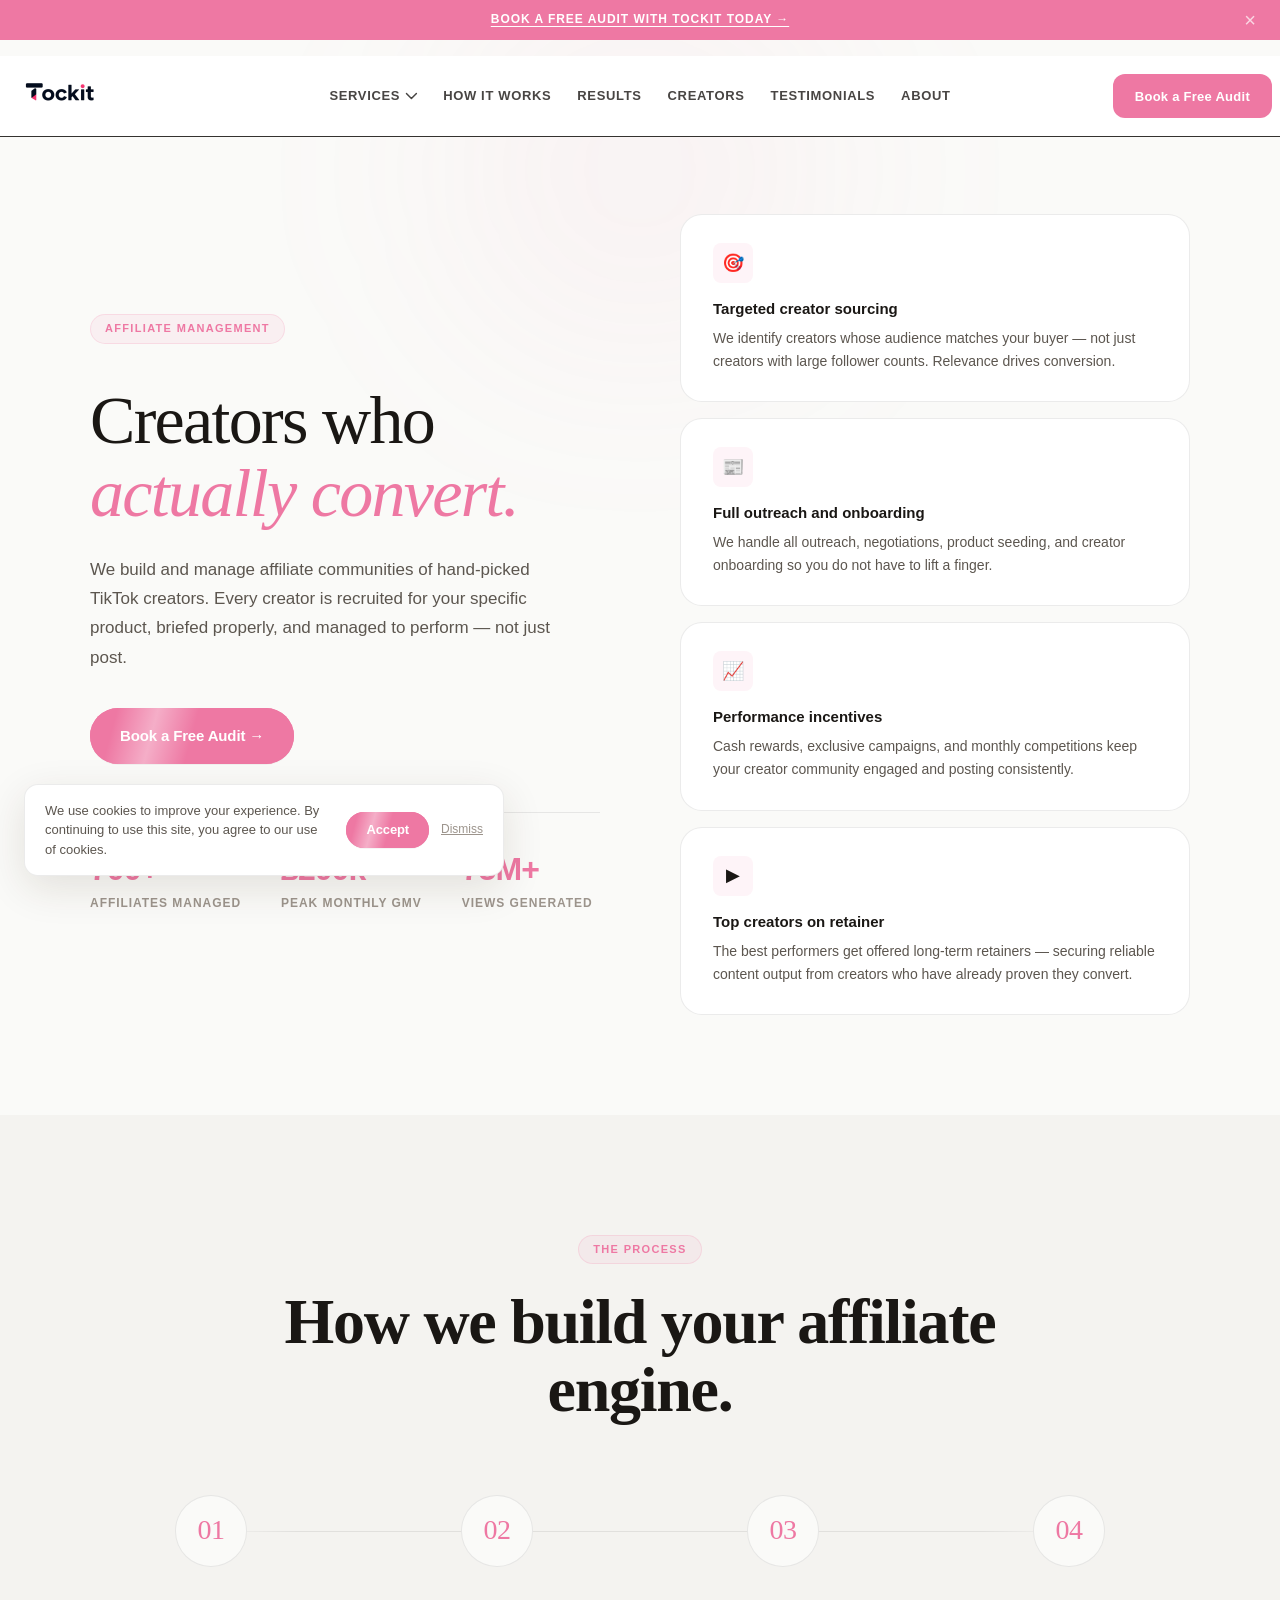
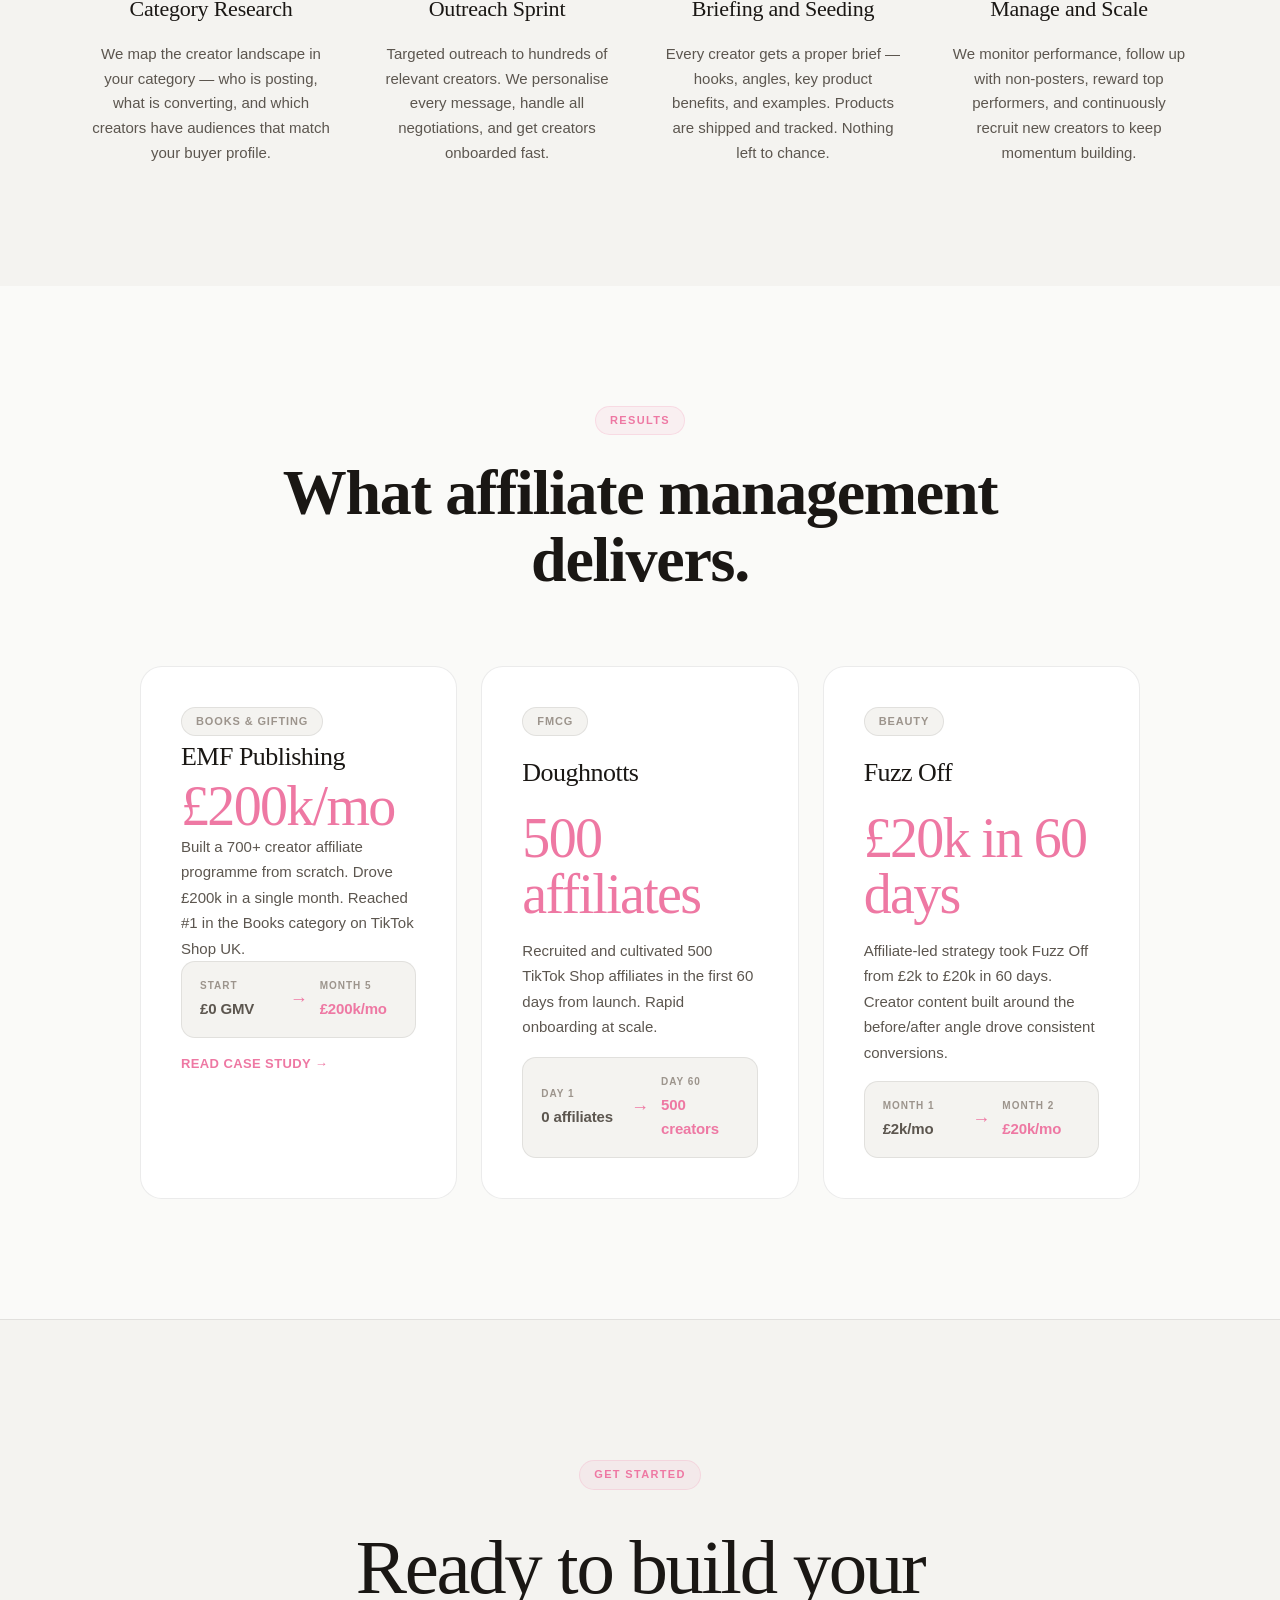
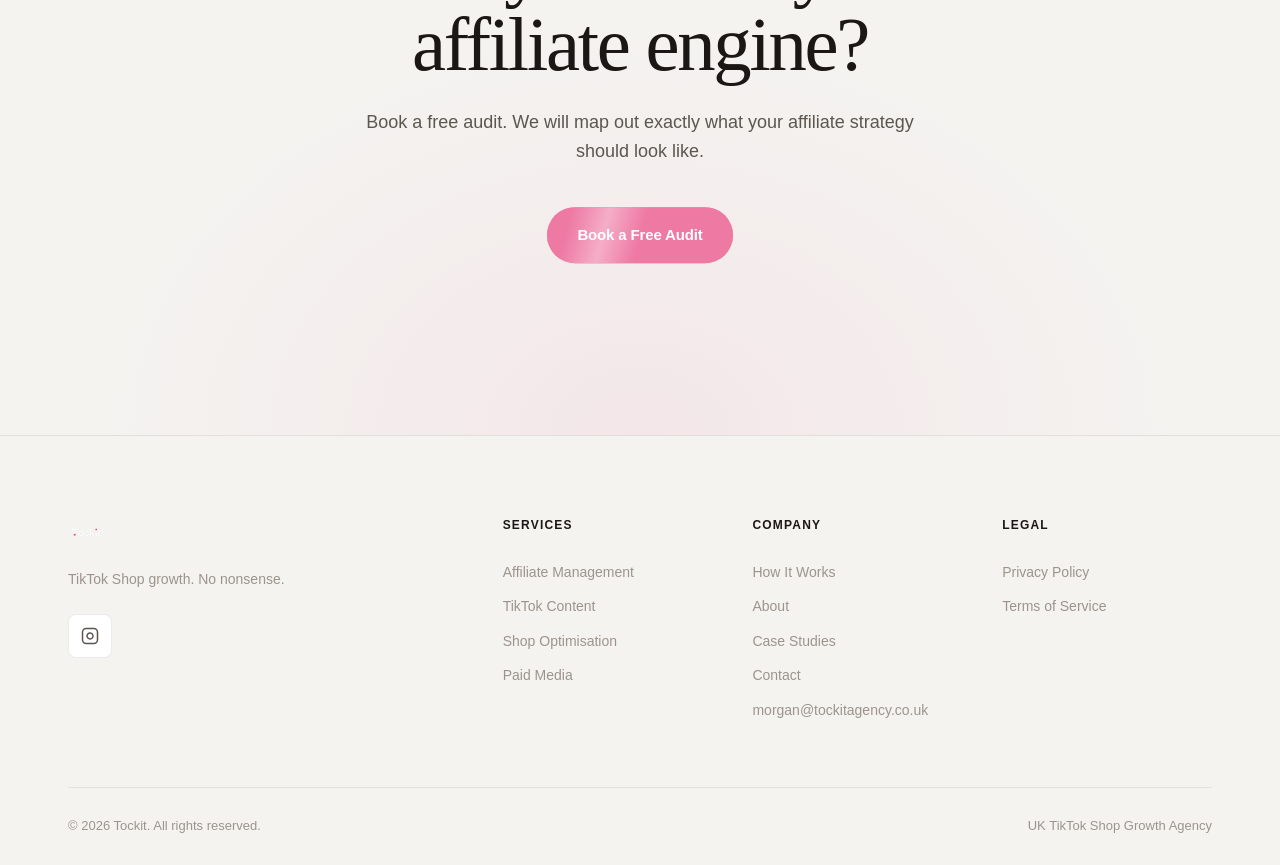
==== commit e62c2c8c: "Replace orange rgba colors with pink in all HTML files" ====
--- a/affiliate-management.html
+++ b/affiliate-management.html
@@ -23,7 +23,7 @@
       position: absolute;
       top: -80px; left: 50%; transform: translateX(-50%);
       width: 700px; height: 500px;
-      background: radial-gradient(circle, rgba(232,71,26,0.07) 0%, transparent 70%);
+      background: radial-gradient(circle, rgba(238,120,163,0.07) 0%, transparent 70%);
       filter: blur(80px);
       pointer-events: none;
     }
@@ -76,7 +76,7 @@
     }
     .sp-feature-icon {
       width: 40px; height: 40px;
-      background: rgba(232,71,26,0.08);
+      background: rgba(238,120,163,0.08);
       border-radius: var(--radius-sm);
       display: flex; align-items: center; justify-content: center;
       font-size: 18px;
--- a/styles.css
+++ b/styles.css
@@ -12,9 +12,9 @@
   --text-2:       #5C564F;
   --text-3:       #9C948C;
 
-  --accent:       #E8471A;
-  --accent-2:     #F06030;
-  --accent-glow:  rgba(232,71,26,0.20);
+  --accent:       #ee78a3;
+  --accent-2:     #f2b5a8;
+  --accent-glow:  rgba(238,120,163,0.20);
 
   --radius-sm:    8px;
   --radius:       14px;
@@ -130,9 +130,9 @@
   display: inline-flex;
   align-items: center;
   gap: 6px;
-  background: rgba(232,71,26,0.08);
+  background: rgba(238,120,163,0.08);
   color: var(--accent);
-  border: 1px solid rgba(232,71,26,0.18);
+  border: 1px solid rgba(238,120,163,0.18);
   border-radius: 100px;
   padding: 5px 14px;
   font-size: 11px;
@@ -145,7 +145,7 @@
 .section-title {
   font-family: var(--font-serif);
   font-size: clamp(36px, 5vw, 64px);
-  font-weight: 400;
+  font-weight: 700;
   letter-spacing: -0.02em;
   line-height: 1.05;
   margin-bottom: 20px;
@@ -208,22 +208,21 @@
 .nav {
   position: fixed;
   top: calc(var(--banner-h) + 16px);
-  left: 50%;
-  transform: translateX(-50%);
+  left: 0;
+  right: 0;
   z-index: 1000;
-  height: 70px;
-  width: calc(100% - 48px);
-  max-width: 1100px;
+  min-height: 70px;
+  width: 100%;
   display: flex;
   flex-direction: column;
-  justify-content: center;
-  background: #fff;
-  border-radius: 100px;
-  box-shadow: 0 4px 20px rgba(0,0,0,0.07);
+  justify-content: flex-start;
+  background: #ffffff;
+  border-radius: 0;
+  box-shadow: none;
   transition: box-shadow var(--transition);
 }
 .nav.scrolled {
-  box-shadow: 0 8px 32px rgba(0,0,0,0.13);
+  box-shadow: none;
 }
 .nav-inner {
   display: flex;
@@ -234,7 +233,7 @@
   width: 100%;
 }
 .nav-logo { display: flex; align-items: center; flex-shrink: 0; }
-.nav-logo-img { height: 34px; width: auto; }
+.nav-logo-img { height: 80px; width: auto; }
 .nav-links {
   display: flex;
   align-items: center;
@@ -250,7 +249,7 @@
   font-weight: 600;
   letter-spacing: 0.05em;
   text-transform: uppercase;
-  color: var(--text-2);
+  color: rgba(26, 23, 20, 0.8);
   border-radius: var(--radius-sm);
   transition: color var(--transition), background var(--transition);
   min-height: 44px;
@@ -258,20 +257,20 @@
   align-items: center;
   white-space: nowrap;
 }
-.nav-links a:hover { color: var(--text); background: rgba(0,0,0,0.04); }
+.nav-links a:hover { color: #1A1714; background: rgba(26, 23, 20, 0.06); }
 .nav-cta { flex-shrink: 0; }
 .nav-cta-pill {
   flex-shrink: 0;
-  background: var(--accent);
+  background: #ee78a3;
   color: #fff;
   border: none;
-  border-radius: 100px;
+  border-radius: 12px;
   padding: 0 22px;
   font-size: 13px;
   font-weight: 700;
   letter-spacing: 0.02em;
   cursor: pointer;
-  transition: opacity var(--transition), transform var(--transition);
+  transition: opacity var(--transition), transform var(--transition), background var(--transition);
   white-space: nowrap;
   height: 44px;
   display: inline-flex;
@@ -295,7 +294,7 @@
 .nav-hamburger span {
   display: block;
   width: 22px; height: 2px;
-  background: var(--text);
+  background: #fff;
   border-radius: 2px;
   transition: transform var(--transition), opacity var(--transition);
 }
@@ -304,10 +303,10 @@
   flex-direction: column;
   padding: 0 32px;
   gap: 4px;
-  background: rgba(250,250,248,0.98);
+  background: rgba(26,23,20,0.98);
   backdrop-filter: blur(20px);
   -webkit-backdrop-filter: blur(20px);
-  border-top: 1px solid var(--border);
+  border-top: 1px solid rgba(255,255,255,0.1);
   max-height: 0;
   overflow: hidden;
   transition: max-height 0.3s ease, padding 0.3s ease;
@@ -315,9 +314,9 @@
 .nav-mobile a {
   font-size: 16px;
   font-weight: 500;
-  color: var(--text);
+  color: rgba(255,255,255,0.9);
   padding: 14px 0;
-  border-bottom: 1px solid var(--border);
+  border-bottom: 1px solid rgba(255,255,255,0.1);
   min-height: 44px;
   display: flex;
   align-items: center;
@@ -359,15 +358,15 @@
   padding: calc(var(--banner-h) + var(--nav-h) + 60px) 24px 48px;
   position: relative;
   overflow: hidden;
-  background: #E4E2DC;
+  background: var(--bg-2);
 }
 .hero::before {
   content: '';
   position: absolute;
   inset: 0;
   background:
-    radial-gradient(ellipse 70% 50% at 50% -10%, rgba(232,71,26,0.08) 0%, transparent 70%),
-    radial-gradient(ellipse 40% 30% at 80% 90%, rgba(240,96,48,0.05) 0%, transparent 60%);
+    radial-gradient(ellipse 70% 50% at 50% -10%, rgba(238,120,163,0.08) 0%, transparent 70%),
+    radial-gradient(ellipse 40% 30% at 80% 90%, rgba(242,181,168,0.05) 0%, transparent 60%);
   pointer-events: none;
 }
 
@@ -375,23 +374,22 @@
 .hero-orb {
   position: absolute;
   border-radius: 50%;
-  filter: blur(90px);
+  filter: blur(40px);
   pointer-events: none;
-  will-change: transform;
 }
 .hero-orb--1 {
   width: 480px; height: 480px;
-  background: radial-gradient(circle, rgba(232,71,26,0.18) 0%, transparent 70%);
+  background: radial-gradient(circle, rgba(238,120,163,0.18) 0%, transparent 70%);
   top: -120px; left: 50%; transform: translateX(-60%);
 }
 .hero-orb--2 {
   width: 340px; height: 340px;
-  background: radial-gradient(circle, rgba(240,96,48,0.12) 0%, transparent 70%);
+  background: radial-gradient(circle, rgba(242,181,168,0.12) 0%, transparent 70%);
   top: 30%; right: -80px;
 }
 .hero-orb--3 {
   width: 280px; height: 280px;
-  background: radial-gradient(circle, rgba(232,71,26,0.10) 0%, transparent 70%);
+  background: radial-gradient(circle, rgba(238,120,163,0.10) 0%, transparent 70%);
   bottom: 8%; left: -60px;
 }
 
@@ -423,10 +421,9 @@
 }
 
 .hero-headline {
-  will-change: transform;
   font-family: var(--font-serif);
   font-size: clamp(44px, 8vw, 104px);
-  font-weight: 400;
+  font-weight: 700;
   letter-spacing: -0.03em;
   line-height: 1.0;
   margin-bottom: 28px;
@@ -436,7 +433,6 @@
   max-width: 1100px;
 }
 .hero-sub {
-  will-change: transform;
   font-size: clamp(17px, 2vw, 21px);
   color: var(--text-2);
   max-width: 560px;
@@ -658,10 +654,8 @@
    ============================================================ */
 .action-section {
   padding: 120px 0;
-  background-color: var(--accent);
-  background-image: url("data:image/svg+xml,%3Csvg xmlns='http://www.w3.org/2000/svg' width='300' height='300'%3E%3Cfilter id='n'%3E%3CfeTurbulence type='fractalNoise' baseFrequency='0.75' numOctaves='4' stitchTiles='stitch'/%3E%3C/filter%3E%3Crect width='300' height='300' filter='url(%23n)' opacity='0.07'/%3E%3C/svg%3E");
-  background-repeat: repeat;
-  background-size: 200px 200px;
+  background-color: #1A1714;
+  background-image: none;
 }
 .action-title {
   font-family: var(--font-serif);
@@ -751,6 +745,151 @@
    WORK / CASE STUDIES
    ============================================================ */
 .work-section { padding: 120px 0; background: var(--bg); }
+
+/* ============================================================
+   SELECTED WORK SECTION
+   ============================================================ */
+.selected-work-section {
+  padding: 120px 0;
+  background: var(--bg-2);
+}
+.selected-work-header {
+  display: flex;
+  align-items: flex-end;
+  justify-content: space-between;
+  margin-bottom: 56px;
+  gap: 24px;
+}
+.selected-work-header-left {
+  display: flex;
+  flex-direction: column;
+  gap: 12px;
+}
+.selected-work-title {
+  font-family: var(--font-serif);
+  font-size: clamp(36px, 5vw, 60px);
+  font-weight: 700;
+  color: var(--text);
+  letter-spacing: -0.03em;
+  line-height: 1.1;
+  margin: 0;
+}
+.selected-work-title em {
+  font-style: italic;
+  color: var(--accent);
+}
+.selected-work-all {
+  font-size: 14px;
+  font-weight: 600;
+  color: var(--accent);
+  white-space: nowrap;
+  padding-bottom: 4px;
+  transition: opacity 0.2s ease;
+}
+.selected-work-all:hover { opacity: 0.7; }
+.selected-work-grid {
+  display: grid;
+  grid-template-columns: 1fr 1fr;
+  gap: 28px;
+}
+.sw-card {
+  background: #fff;
+  border-radius: var(--radius-lg);
+  overflow: hidden;
+  box-shadow: 0 2px 12px rgba(0,0,0,0.06);
+  display: flex;
+  flex-direction: column;
+  transition: transform 0.2s ease, box-shadow 0.2s ease;
+}
+.sw-card:hover {
+  transform: translateY(-4px);
+  box-shadow: 0 12px 40px rgba(0,0,0,0.10);
+}
+.sw-card--link { text-decoration: none; color: inherit; cursor: pointer; }
+.sw-card-image {
+  width: 100%;
+  height: 260px;
+  overflow: hidden;
+  flex-shrink: 0;
+}
+.sw-card-img {
+  width: 100%;
+  height: 100%;
+  object-fit: cover;
+  display: block;
+}
+.sw-card-img--emf    { object-position: 50% 55%; }
+.sw-card-img--fuzzoff { object-position: 50% 20%; }
+.sw-card-img--petibo  { object-position: 50% 40%; }
+.sw-card-img--exploded { object-position: 50% 45%; }
+.sw-card-body {
+  padding: 28px 28px 32px;
+  display: flex;
+  flex-direction: column;
+  gap: 12px;
+  flex: 1;
+}
+.sw-card-meta {
+  display: flex;
+  align-items: center;
+  justify-content: space-between;
+  gap: 12px;
+}
+.sw-card-category {
+  font-size: 10px;
+  font-weight: 700;
+  text-transform: uppercase;
+  letter-spacing: 0.14em;
+  color: var(--accent);
+}
+.sw-card-result {
+  font-size: 12px;
+  font-style: italic;
+  font-weight: 600;
+  color: var(--accent);
+  text-align: right;
+}
+.sw-card-brand {
+  font-family: var(--font-serif);
+  font-size: clamp(24px, 2.5vw, 32px);
+  font-weight: 700;
+  color: var(--text);
+  letter-spacing: -0.02em;
+  line-height: 1.15;
+  margin: 0;
+}
+.sw-card-desc {
+  font-size: 14px;
+  color: var(--text-2);
+  line-height: 1.7;
+  margin: 0;
+  flex: 1;
+}
+.sw-card-stats {
+  display: flex;
+  gap: 28px;
+  padding-top: 16px;
+  margin-top: auto;
+}
+.sw-stat {
+  display: flex;
+  flex-direction: column;
+  gap: 4px;
+}
+.sw-stat-val {
+  font-size: 22px;
+  font-weight: 800;
+  color: var(--text);
+  letter-spacing: -0.03em;
+  line-height: 1;
+}
+.sw-stat-label {
+  font-size: 10px;
+  font-weight: 600;
+  text-transform: uppercase;
+  letter-spacing: 0.1em;
+  color: var(--text-3);
+}
 .cases-grid {
   display: grid;
   grid-template-columns: 1fr 1fr;
@@ -774,8 +913,8 @@
 }
 .case-card--large {
   grid-row: span 2;
-  background: linear-gradient(160deg, rgba(232,71,26,0.06) 0%, #fff 60%);
-  border-color: rgba(232,71,26,0.20);
+  background: linear-gradient(160deg, rgba(238,120,163,0.06) 0%, #fff 60%);
+  border-color: rgba(238,120,163,0.20);
 }
 .case-tag {
   display: inline-block;
@@ -852,7 +991,7 @@
 .brands-track {
   display: flex;
   align-items: center;
-  gap: 56px;
+  gap: 72px;
   width: max-content;
   animation: brandScroll 28s linear infinite;
   will-change: transform;
@@ -862,34 +1001,120 @@
   100% { transform: translateX(-50%); }
 }
 .brand-logo {
-  height: 56px;
+  height: 72px;
   width: auto;
-  max-width: 150px;
+  max-width: 180px;
   object-fit: contain;
   opacity: 0.55;
   filter: grayscale(1);
-  transition: opacity 0.2s ease, filter 0.2s ease;
   border-radius: 4px;
   flex-shrink: 0;
-}
-.brand-logo:hover { opacity: 0.9; filter: grayscale(0); }
+  pointer-events: none;
+}
 .brands-grid { display: none; }
 .brand-placeholder { display: none; }
-.featured-case-section { padding: 120px 0; background: var(--surface); border-top: 1px solid var(--border); border-bottom: 1px solid var(--border); }
-.featured-case-inner { display: grid; grid-template-columns: 1fr 1fr; gap: 80px; align-items: start; }
-.featured-case-text { display: flex; flex-direction: column; gap: 28px; }
-.featured-case-title { font-family: var(--font-serif); font-size: clamp(28px, 3.5vw, 44px); font-weight: 700; color: var(--text); line-height: 1.2; letter-spacing: -0.02em; margin: 0; }
-.featured-case-title em { font-style: italic; color: var(--accent); }
-.featured-case-sub { font-size: 16px; color: var(--text-2); line-height: 1.7; margin: 0; }
-.featured-case-stats { display: flex; gap: 32px; padding: 24px 0 0; border-top: 1px solid var(--border); }
-.featured-case-stat { display: flex; flex-direction: column; gap: 4px; }
-.featured-case-stat-val { font-size: 28px; font-weight: 800; color: var(--accent); letter-spacing: -0.03em; line-height: 1; }
-.featured-case-stat-label { font-size: 12px; color: var(--text-3); text-transform: uppercase; letter-spacing: 0.08em; font-weight: 600; }
-.featured-case-media { position: relative; }
-.featured-case-cta { align-self: start; justify-self: start; }
-.featured-case-placeholder { width: 100%; aspect-ratio: 16/10; background: #f0e8e0; border: 2px dashed #d4b8b0; border-radius: 12px; display: flex; align-items: center; justify-content: center; font-size: 13px; font-weight: 600; color: #b89090; text-transform: uppercase; letter-spacing: 0.08em; }
-.featured-case-placeholder { aspect-ratio: 4/3; border-radius: var(--radius); border: 2px dashed var(--border-hover); background: var(--bg); display: flex; flex-direction: column; align-items: center; justify-content: center; gap: 12px; color: var(--text-3); font-size: 13px; }
-.featured-case-img { width: 100%; border-radius: var(--radius); display: block; box-shadow: 0 20px 60px rgba(0,0,0,0.12); }
+.featured-case-section {
+  padding: 100px 0;
+  background: #ee78a3;
+  border: none;
+}
+.featured-case-inner {
+  display: grid;
+  grid-template-columns: 1fr 1.2fr;
+  gap: 80px;
+  align-items: center;
+}
+.featured-case-text {
+  display: flex;
+  flex-direction: column;
+  gap: 28px;
+}
+.featured-case-label {
+  font-size: 11px;
+  font-weight: 700;
+  text-transform: uppercase;
+  letter-spacing: 0.18em;
+  color: rgba(255,255,255,0.70);
+  display: block;
+}
+.featured-case-title {
+  font-family: var(--font-serif);
+  font-size: clamp(32px, 4vw, 54px);
+  font-weight: 700;
+  color: #FFFFFF;
+  line-height: 1.15;
+  letter-spacing: -0.02em;
+  margin: 0;
+}
+.featured-case-title em {
+  font-style: italic;
+  color: #FFFFFF;
+}
+.featured-case-sub {
+  font-size: 15px;
+  color: rgba(255,255,255,0.80);
+  line-height: 1.75;
+  margin: 0;
+  max-width: 480px;
+}
+.featured-case-stats {
+  display: flex;
+  gap: 40px;
+  padding-top: 8px;
+}
+.featured-case-stat {
+  display: flex;
+  flex-direction: column;
+  gap: 6px;
+}
+.featured-case-stat-val {
+  font-size: 32px;
+  font-weight: 800;
+  color: #FFFFFF;
+  letter-spacing: -0.03em;
+  line-height: 1;
+}
+.featured-case-stat-label {
+  font-size: 11px;
+  color: rgba(255,255,255,0.65);
+  text-transform: uppercase;
+  letter-spacing: 0.1em;
+  font-weight: 600;
+}
+.featured-case-cta {
+  align-self: start;
+  background: #FFFFFF;
+  color: #ee78a3;
+  border: none;
+  padding: 14px 28px;
+  border-radius: 100px;
+  font-size: 14px;
+  font-weight: 600;
+  display: inline-flex;
+  align-items: center;
+  gap: 8px;
+  transition: background 0.2s ease, color 0.2s ease;
+}
+.featured-case-cta:hover {
+  background: rgba(255,255,255,0.88);
+}
+.featured-case-media {
+  position: relative;
+}
+.featured-case-img-wrap {
+  width: 100%;
+  height: 640px;
+  border-radius: 16px;
+  overflow: hidden;
+  box-shadow: 0 24px 64px rgba(0,0,0,0.25);
+}
+.featured-case-img-wrap img {
+  width: 100%;
+  height: 100%;
+  object-fit: cover;
+  object-position: 50% 35%;
+  display: block;
+}
 
 /* ============================================================
    ABOUT — paid ads / founder
@@ -899,6 +1124,92 @@
   background: var(--bg-2);
   border-top: 1px solid var(--border);
   border-bottom: 1px solid var(--border);
+}
+
+/* ============================================================
+   MEET THE FOUNDER
+   ============================================================ */
+.founder-section {
+  padding: 100px 0;
+  background: #1A1714;
+}
+.founder-inner {
+  display: grid;
+  grid-template-columns: 1fr 1fr;
+  gap: 80px;
+  align-items: center;
+}
+.founder-text {
+  display: flex;
+  flex-direction: column;
+  gap: 20px;
+}
+.founder-heading {
+  font-family: var(--font-serif);
+  font-size: clamp(40px, 5.5vw, 72px);
+  font-weight: 700;
+  color: #FFFFFF;
+  letter-spacing: -0.03em;
+  line-height: 1.05;
+  margin: 0;
+}
+.founder-name {
+  font-size: 12px;
+  font-weight: 700;
+  text-transform: uppercase;
+  letter-spacing: 0.18em;
+  color: rgba(255,255,255,0.65);
+  margin: 0;
+}
+.founder-bio {
+  font-size: 15px;
+  color: rgba(255,255,255,0.80);
+  line-height: 1.75;
+  margin: 0;
+  max-width: 520px;
+}
+.founder-photo {
+  display: flex;
+  justify-content: center;
+}
+.founder-photo-placeholder {
+  width: 100%;
+  max-width: 420px;
+  aspect-ratio: 3/4;
+  background: rgba(255,255,255,0.08);
+  border: 2px dashed rgba(255,255,255,0.30);
+  border-radius: 20px;
+  display: flex;
+  flex-direction: column;
+  align-items: center;
+  justify-content: center;
+  gap: 12px;
+}
+.founder-photo-img {
+  width: 100%;
+  max-width: 420px;
+  aspect-ratio: 3/4;
+  object-fit: cover;
+  object-position: 50% 30%;
+  border-radius: 20px;
+  display: block;
+  box-shadow: 0 24px 64px rgba(0,0,0,0.30);
+}
+.founder-cta {
+  display: inline-flex;
+  align-items: center;
+  gap: 8px;
+  margin-top: 8px;
+  padding: 14px 28px;
+  background: #fff;
+  color: #ee78a3;
+  border-radius: 100px;
+  font-size: 14px;
+  font-weight: 600;
+  transition: background 0.2s ease;
+  align-self: start;
+}
+.founder-cta:hover { background: rgba(255,255,255,0.88); }
 }
 .about-inner {
   display: grid;
@@ -1021,7 +1332,7 @@
   content: '';
   position: absolute;
   inset: 0;
-  background: radial-gradient(ellipse 60% 80% at 50% 100%, rgba(232,71,26,0.10) 0%, transparent 70%);
+  background: radial-gradient(ellipse 60% 80% at 50% 100%, rgba(238,120,163,0.10) 0%, transparent 70%);
   pointer-events: none;
 }
 .cta-inner {
@@ -1149,11 +1460,6 @@
   backdrop-filter: blur(8px);
   border-top: 1px solid var(--border);
 }
-@media (max-width: 768px) {
-  .sticky-mobile-cta { display: block; }
-  body { padding-bottom: 80px; }
-}
-
 /* ============================================================
    SCROLL TO TOP
    ============================================================ */
@@ -1205,7 +1511,7 @@
   transition: transform 0.2s, box-shadow 0.2s, background 0.2s;
   text-decoration: none;
 }
-.floating-email:hover { transform: translateY(-2px); background: var(--accent-2); box-shadow: 0 10px 28px rgba(232,71,26,0.35); }
+.floating-email:hover { transform: translateY(-2px); background: var(--accent-2); box-shadow: 0 10px 28px rgba(238,120,163,0.35); }
 @media (min-width: 769px) {
   .floating-email { display: inline-flex; bottom: 24px; }
 }
@@ -1279,8 +1585,15 @@
 }
 
 @media (max-width: 768px) {
-  .nav-links, .nav-cta { display: none; }
+  .nav-links, .nav-cta, .nav-cta-pill { display: none; }
   .nav-hamburger { display: flex; }
+  .nav {
+    left: 12px;
+    right: 12px;
+    height: auto;
+    min-height: 60px;
+    border-radius: 12px;
+  }
 
   .section { padding: 72px 0; }
   .section-header { margin-bottom: 48px; }
@@ -1294,23 +1607,31 @@
     gap: 20px;
     padding: 24px 20px;
     width: 100%;
+    border: none;
   }
-  .stat-divider { width: 60%; height: 1px; }
+  .stat-divider { display: none; }
   .stat { padding: 0; }
   .hero-actions { flex-direction: column; align-items: stretch; width: 100%; max-width: 320px; margin-bottom: 48px; }
   .hero-actions .btn { width: 100%; justify-content: center; }
   .hero-sub {
   will-change: transform; max-width: 100%; }
 
-  .why-section, .process-section, .action-section, .work-section, .about-section, .faq-section, .featured-case-section { padding: 72px 0; }
-  .featured-case-inner { grid-template-columns: 1fr; gap: 40px; }
-  .featured-case-stats { gap: 20px; }
+  .why-section, .process-section, .action-section, .work-section, .about-section, .faq-section { padding: 72px 0; }
+  .featured-case-section { padding: 72px 0; }
+  .featured-case-inner { grid-template-columns: 1fr; gap: 48px; }
+  .featured-case-stats { gap: 24px; }
+  .featured-case-media { display: none; }
+  .featured-case-grid { grid-template-columns: 1fr 1fr; }
   .cases-grid { grid-template-columns: 1fr; gap: 16px; }
+  .selected-work-grid { grid-template-columns: 1fr; }
   .case-card--large { grid-row: span 1; }
   .case-card { padding: 28px; }
   .ads-stats-grid { grid-template-columns: 1fr 1fr; }
 
   .process-grid { grid-template-columns: 1fr; row-gap: 40px; }
+
+  .founder-section { padding: 72px 0; }
+  .founder-inner { grid-template-columns: 1fr; gap: 40px; }
 
   .cta-section { padding: 80px 0; }
   .cta-actions { flex-direction: column; align-items: stretch; width: 100%; max-width: 320px; }
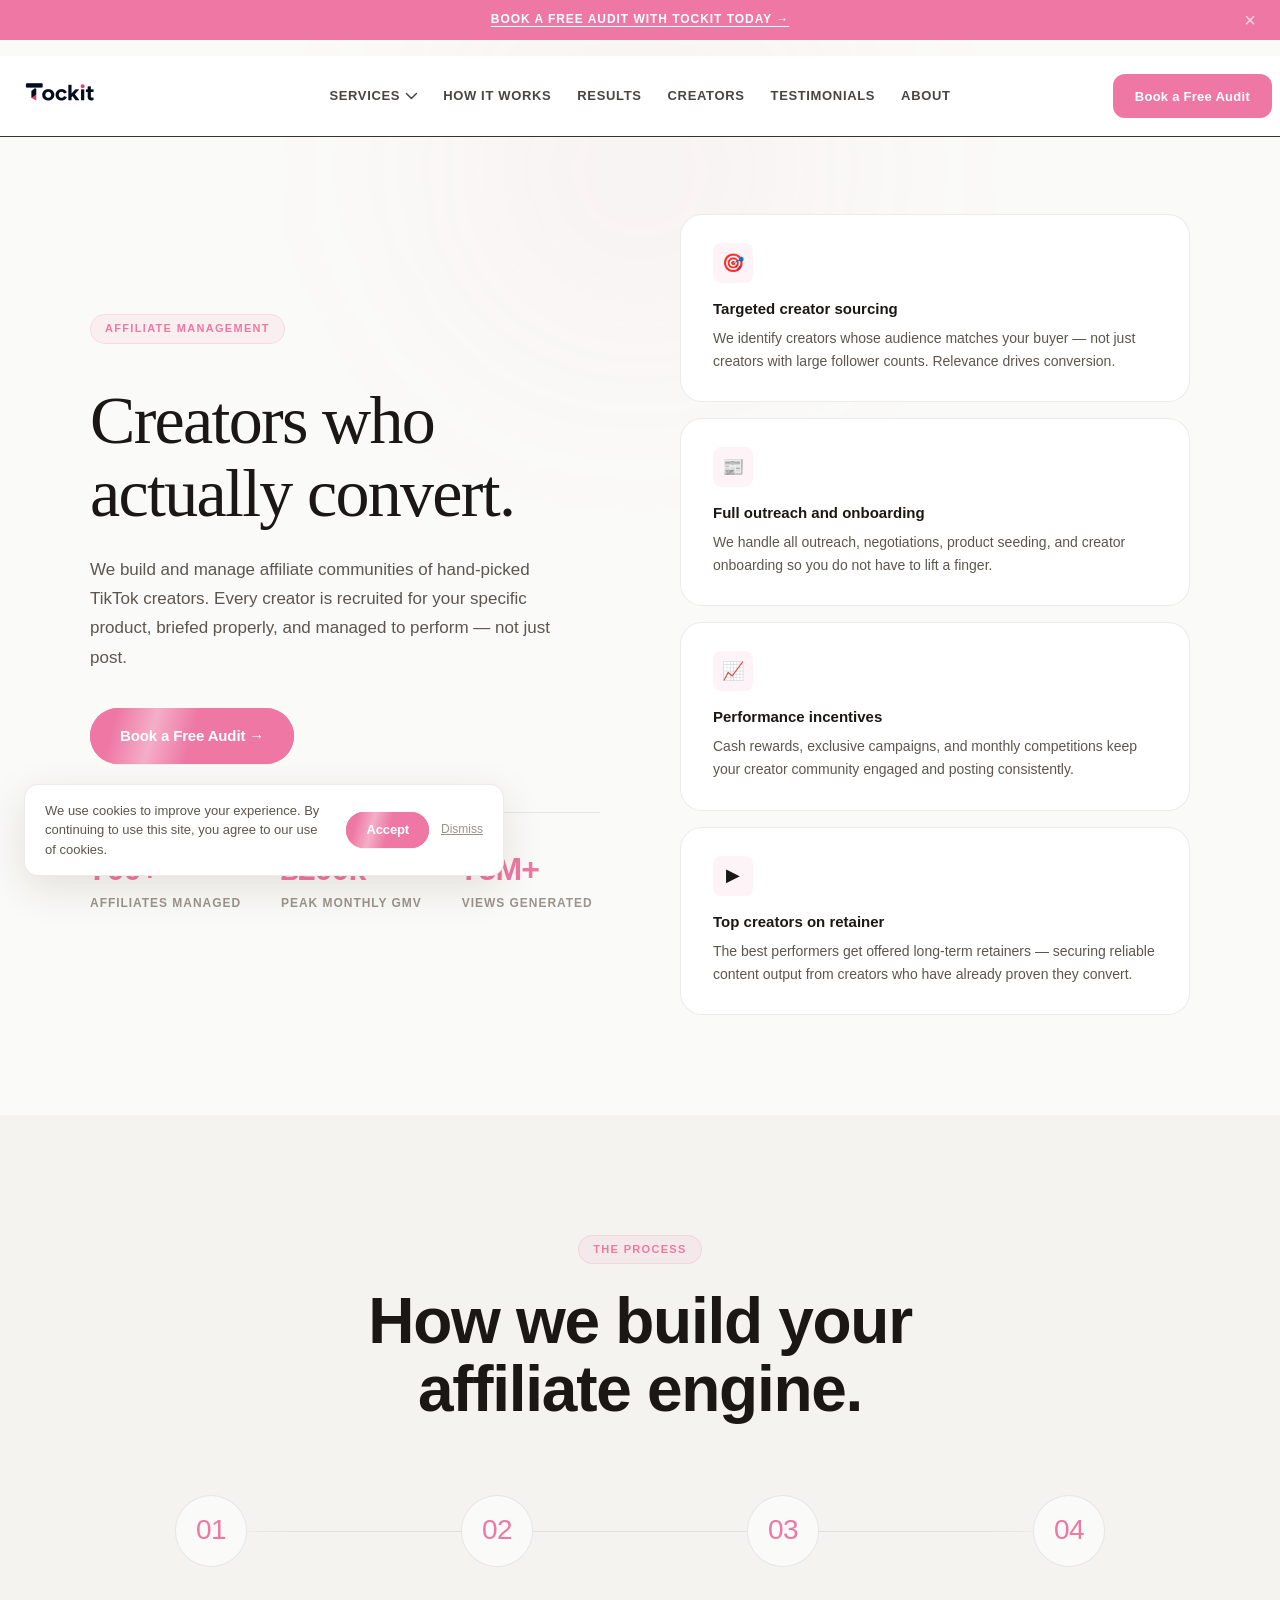
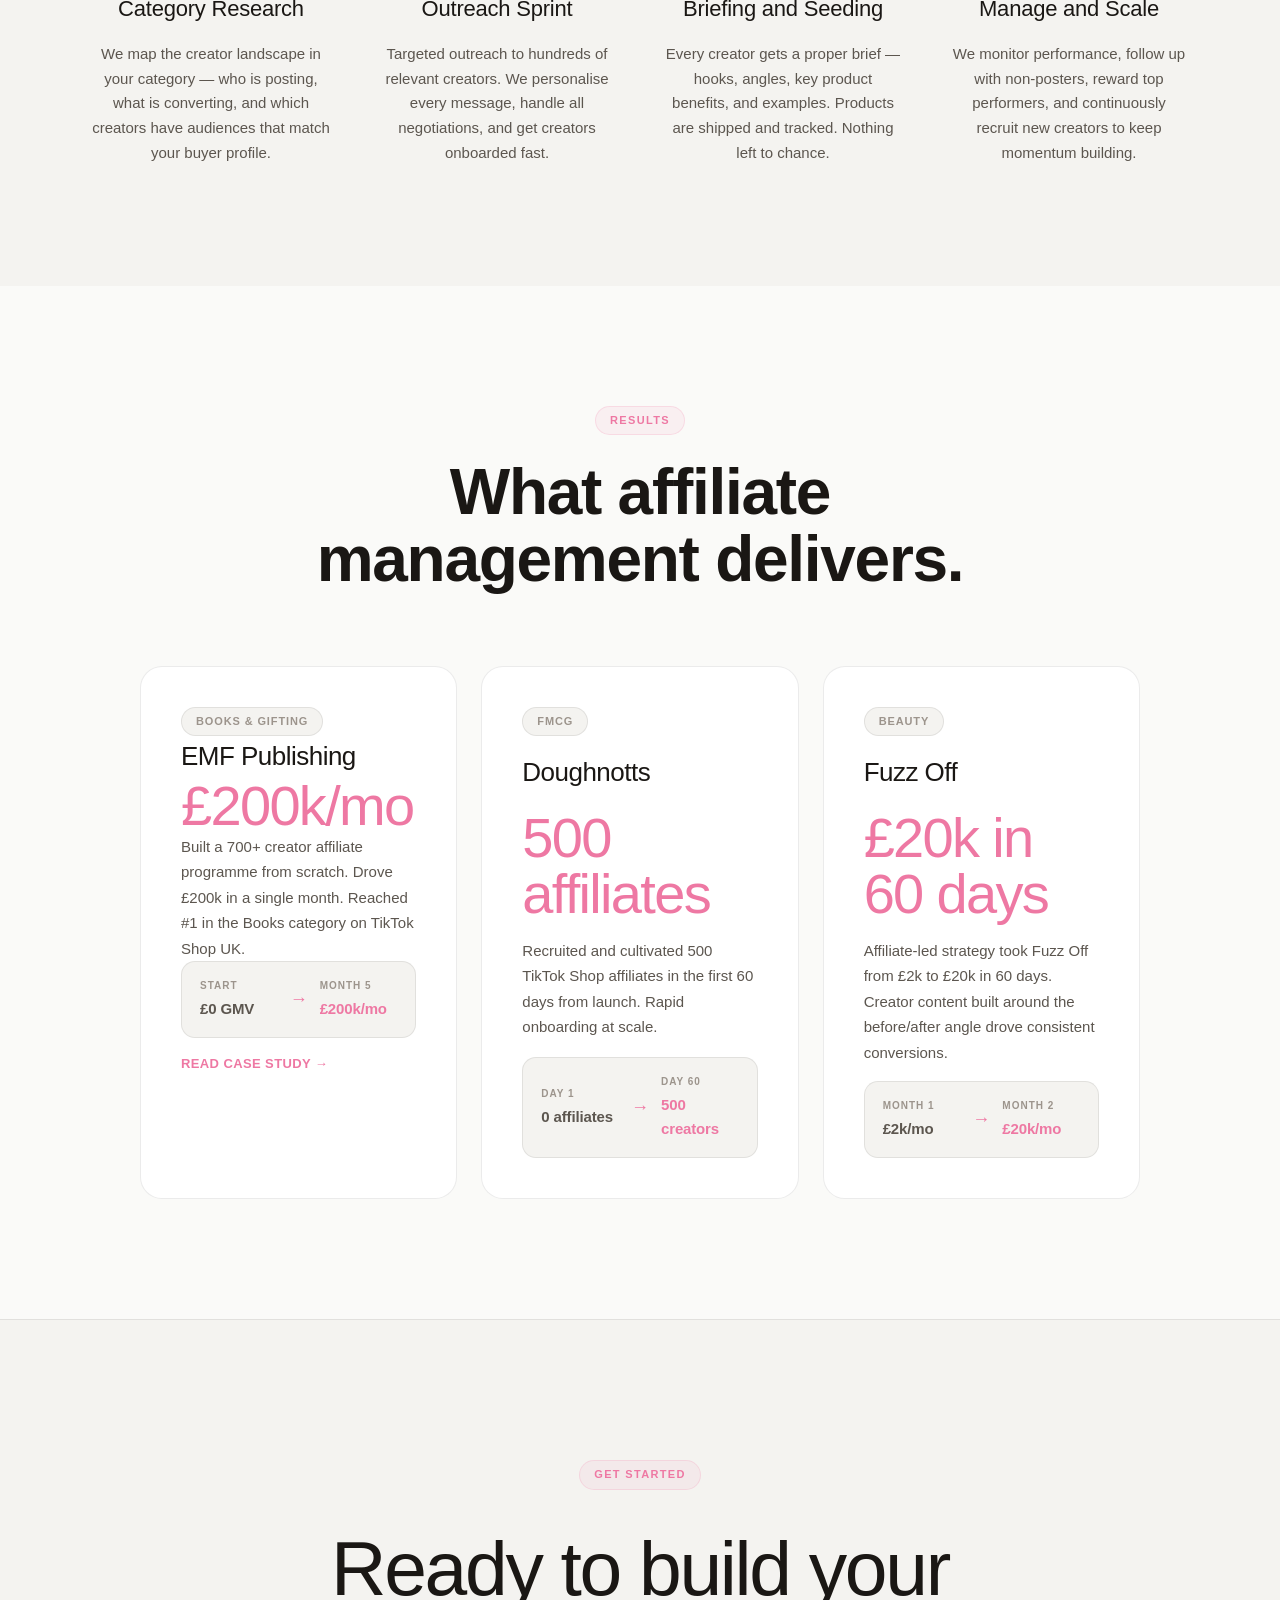
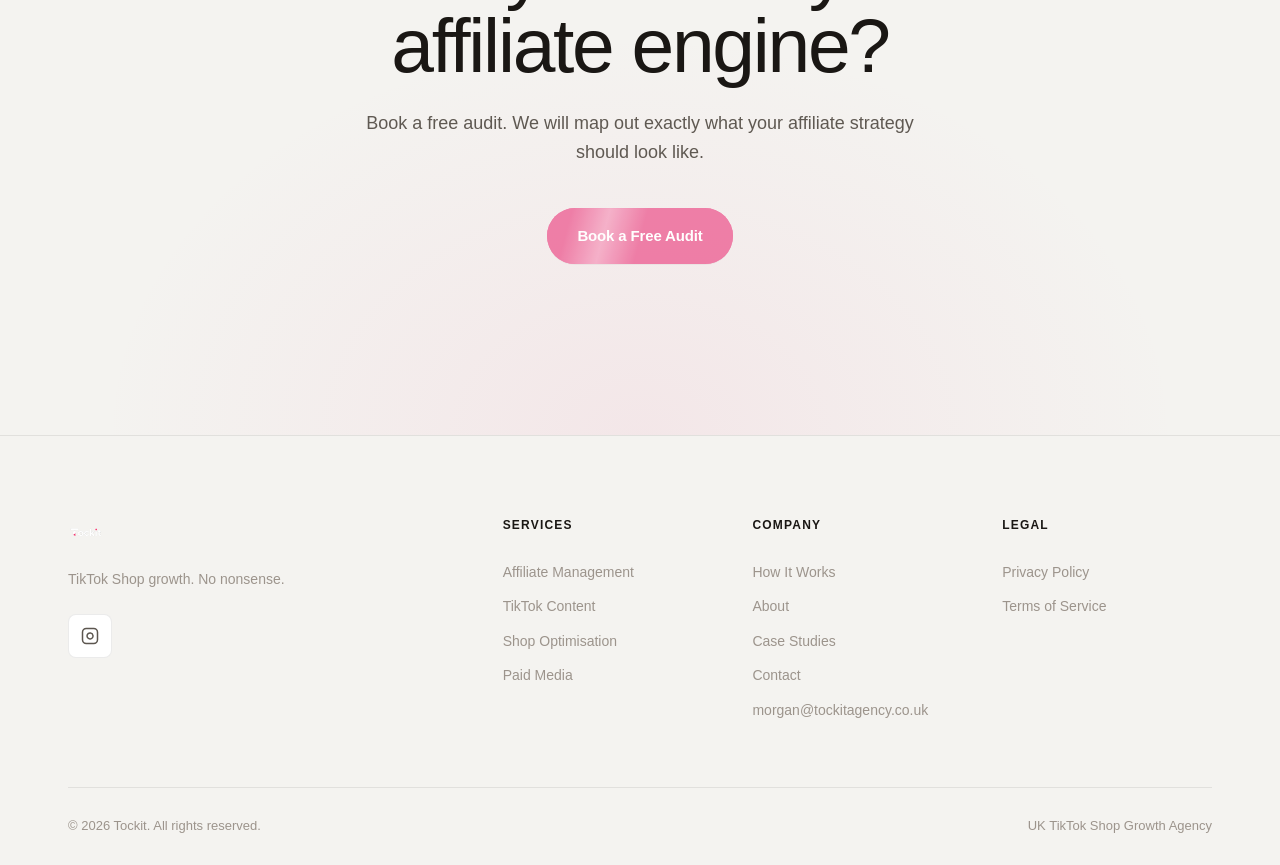
==== commit b45e6837: "Remove italics from all titles and headings" ====
--- a/affiliate-management.html
+++ b/affiliate-management.html
@@ -101,7 +101,7 @@
     <div class="sp-hero-inner">
       <div class="sp-hero-left">
         <span class="section-tag">Affiliate Management</span>
-        <h1>Creators who <em>actually convert.</em></h1>
+        <h1>Creators who actually convert.</h1>
         <p>We build and manage affiliate communities of hand-picked TikTok creators. Every creator is recruited for your specific product, briefed properly, and managed to perform — not just post.</p>
         <a href="/contact.html" class="btn btn-primary btn-lg">Book a Free Audit &rarr;</a>
         <div class="sp-stat-row">
--- a/styles.css
+++ b/styles.css
@@ -64,7 +64,7 @@
   background-clip: text;
   color: transparent;
 }
-.serif { font-family: var(--font-serif); font-weight: 400; }
+.serif { font-family: var(--font-sans); font-weight: 400; }
 
 /* ============================================================
    BUTTONS
@@ -143,7 +143,7 @@
   font-family: var(--font-sans);
 }
 .section-title {
-  font-family: var(--font-serif);
+  font-family: var(--font-sans);
   font-size: clamp(36px, 5vw, 64px);
   font-weight: 700;
   letter-spacing: -0.02em;
@@ -421,7 +421,7 @@
 }
 
 .hero-headline {
-  font-family: var(--font-serif);
+  font-family: var(--font-sans);
   font-size: clamp(44px, 8vw, 104px);
   font-weight: 700;
   letter-spacing: -0.03em;
@@ -493,7 +493,7 @@
 }
 .stat { display: flex; flex-direction: column; align-items: center; padding: 0 36px; }
 .stat-number {
-  font-family: var(--font-serif);
+  font-family: var(--font-sans);
   font-size: 36px;
   font-weight: 700;
   letter-spacing: -0.02em;
@@ -518,7 +518,7 @@
 }
 .why-left { position: sticky; top: 120px; }
 .why-heading {
-  font-family: var(--font-serif);
+  font-family: var(--font-sans);
   font-size: clamp(36px, 4.5vw, 60px);
   font-weight: 400;
   letter-spacing: -0.02em;
@@ -622,7 +622,7 @@
   display: flex;
   align-items: center;
   justify-content: center;
-  font-family: var(--font-serif);
+  font-family: var(--font-sans);
   font-size: 28px;
   font-weight: 400;
   color: var(--accent);
@@ -636,7 +636,7 @@
   transform: translateY(-2px);
 }
 .process-step h3 {
-  font-family: var(--font-serif);
+  font-family: var(--font-sans);
   font-size: 22px;
   font-weight: 400;
   letter-spacing: -0.01em;
@@ -658,7 +658,7 @@
   background-image: none;
 }
 .action-title {
-  font-family: var(--font-serif);
+  font-family: var(--font-sans);
   font-size: clamp(36px, 5vw, 60px);
   font-weight: 400;
   letter-spacing: -0.02em;
@@ -766,7 +766,7 @@
   gap: 12px;
 }
 .selected-work-title {
-  font-family: var(--font-serif);
+  font-family: var(--font-sans);
   font-size: clamp(36px, 5vw, 60px);
   font-weight: 700;
   color: var(--text);
@@ -850,7 +850,7 @@
   text-align: right;
 }
 .sw-card-brand {
-  font-family: var(--font-serif);
+  font-family: var(--font-sans);
   font-size: clamp(24px, 2.5vw, 32px);
   font-weight: 700;
   color: var(--text);
@@ -930,14 +930,14 @@
   letter-spacing: 0.08em;
 }
 .case-brand {
-  font-family: var(--font-serif);
+  font-family: var(--font-sans);
   font-size: 26px;
   font-weight: 400;
   letter-spacing: -0.02em;
   color: var(--text);
 }
 .case-result {
-  font-family: var(--font-serif);
+  font-family: var(--font-sans);
   font-size: clamp(40px, 4.5vw, 56px);
   font-weight: 400;
   letter-spacing: -0.03em;
@@ -1038,7 +1038,7 @@
   display: block;
 }
 .featured-case-title {
-  font-family: var(--font-serif);
+  font-family: var(--font-sans);
   font-size: clamp(32px, 4vw, 54px);
   font-weight: 700;
   color: #FFFFFF;
@@ -1145,7 +1145,7 @@
   gap: 20px;
 }
 .founder-heading {
-  font-family: var(--font-serif);
+  font-family: var(--font-sans);
   font-size: clamp(40px, 5.5vw, 72px);
   font-weight: 700;
   color: #FFFFFF;
@@ -1218,7 +1218,7 @@
   align-items: center;
 }
 .about-title {
-  font-family: var(--font-serif);
+  font-family: var(--font-sans);
   font-size: clamp(36px, 4.5vw, 60px);
   font-weight: 400;
   line-height: 1.05;
@@ -1250,7 +1250,7 @@
   gap: 8px;
 }
 .ads-stat-num {
-  font-family: var(--font-serif);
+  font-family: var(--font-sans);
   font-size: clamp(32px, 3.5vw, 44px);
   font-weight: 400;
   letter-spacing: -0.02em;
@@ -1345,7 +1345,7 @@
   align-items: center;
 }
 .cta-title {
-  font-family: var(--font-serif);
+  font-family: var(--font-sans);
   font-size: clamp(44px, 6vw, 80px);
   font-weight: 400;
   letter-spacing: -0.03em;
@@ -1921,7 +1921,7 @@
   align-items: start;
 }
 .about-heading {
-  font-family: var(--font-serif);
+  font-family: var(--font-sans);
   font-size: clamp(32px, 4vw, 52px);
   font-weight: 400;
   letter-spacing: -0.02em;
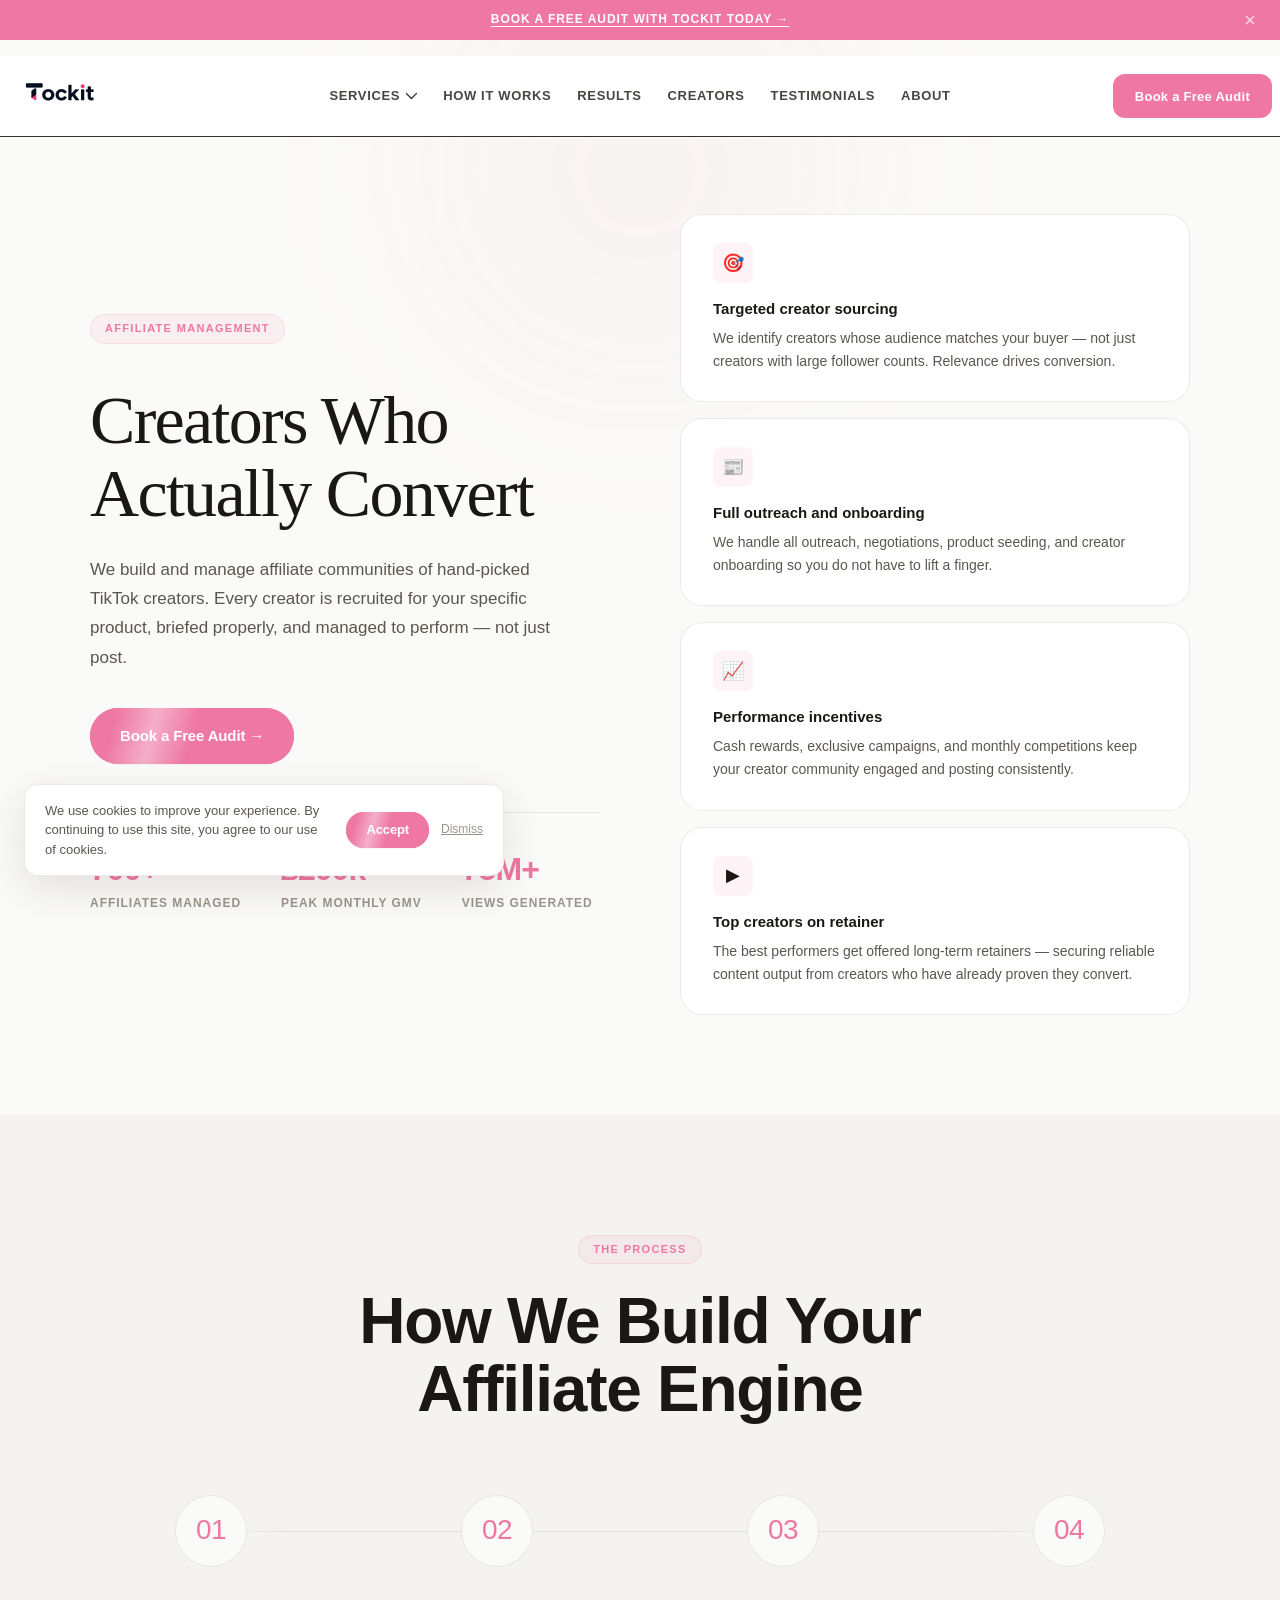
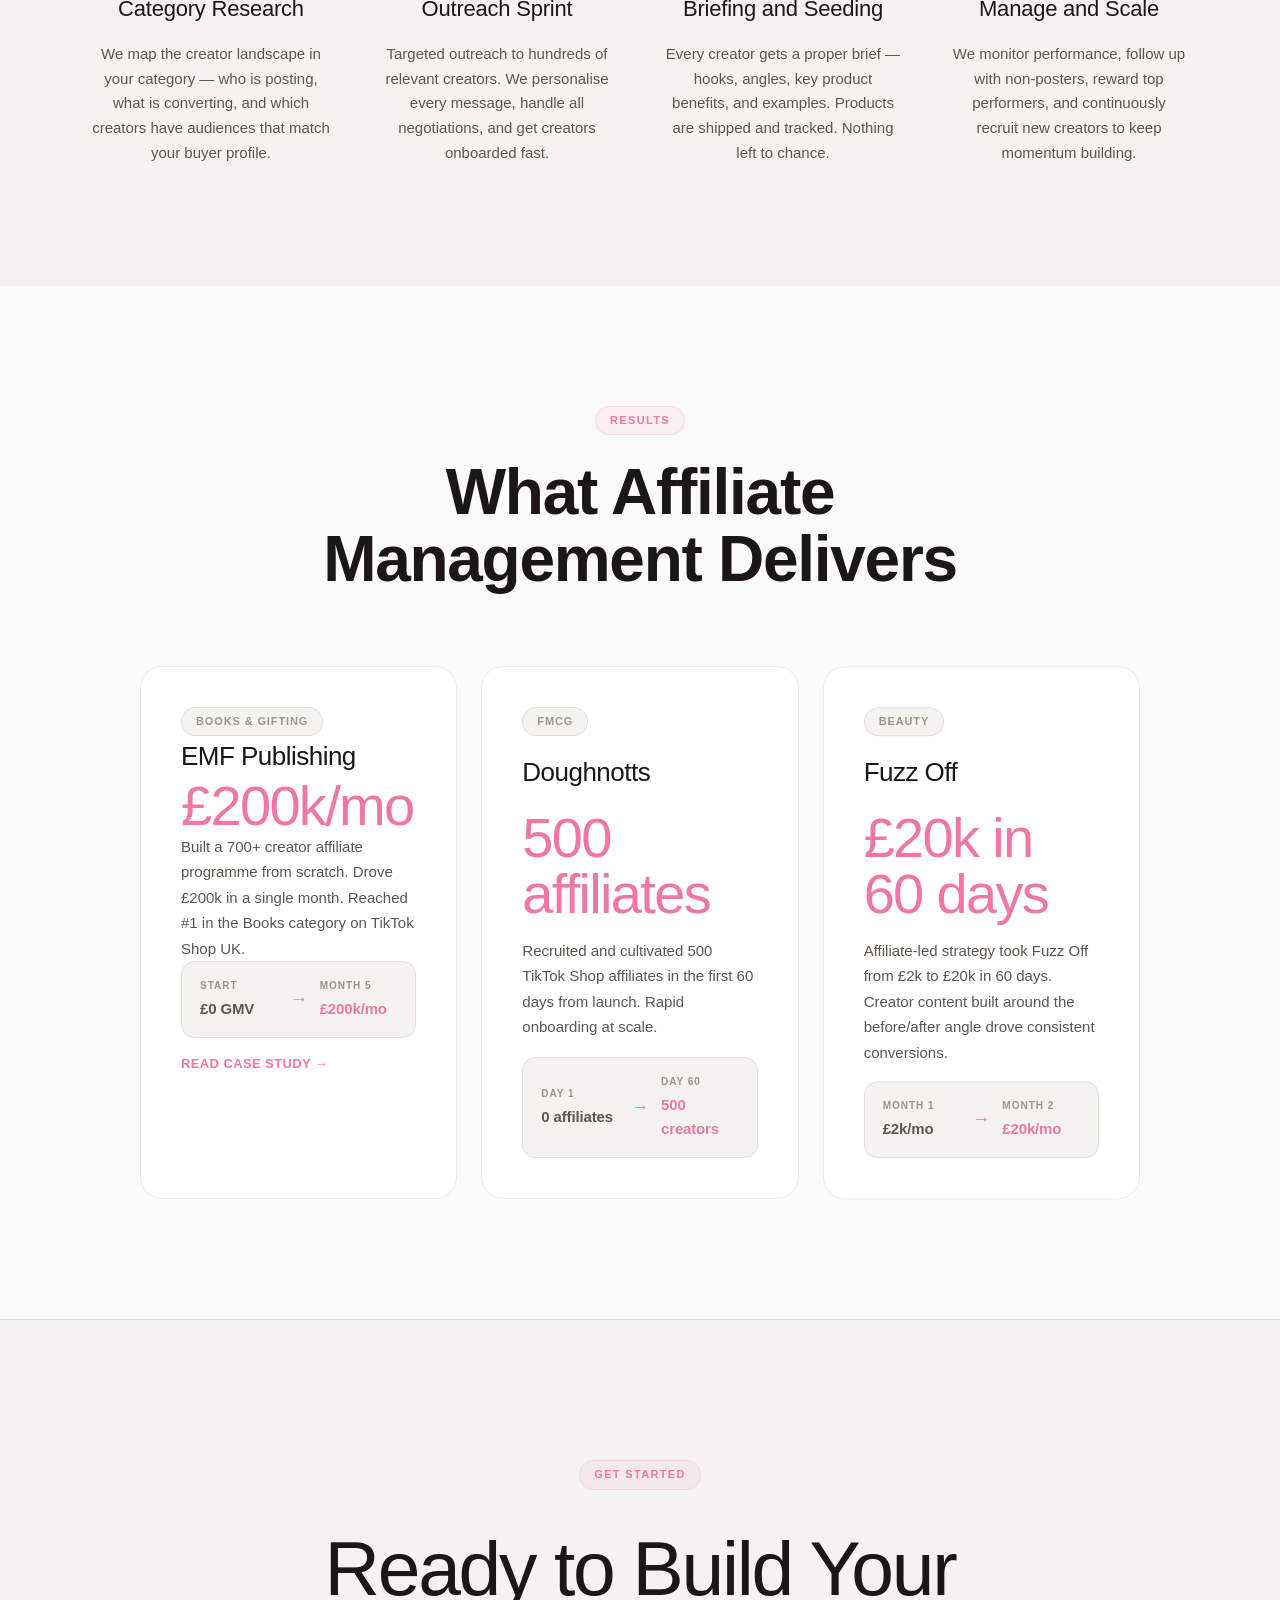
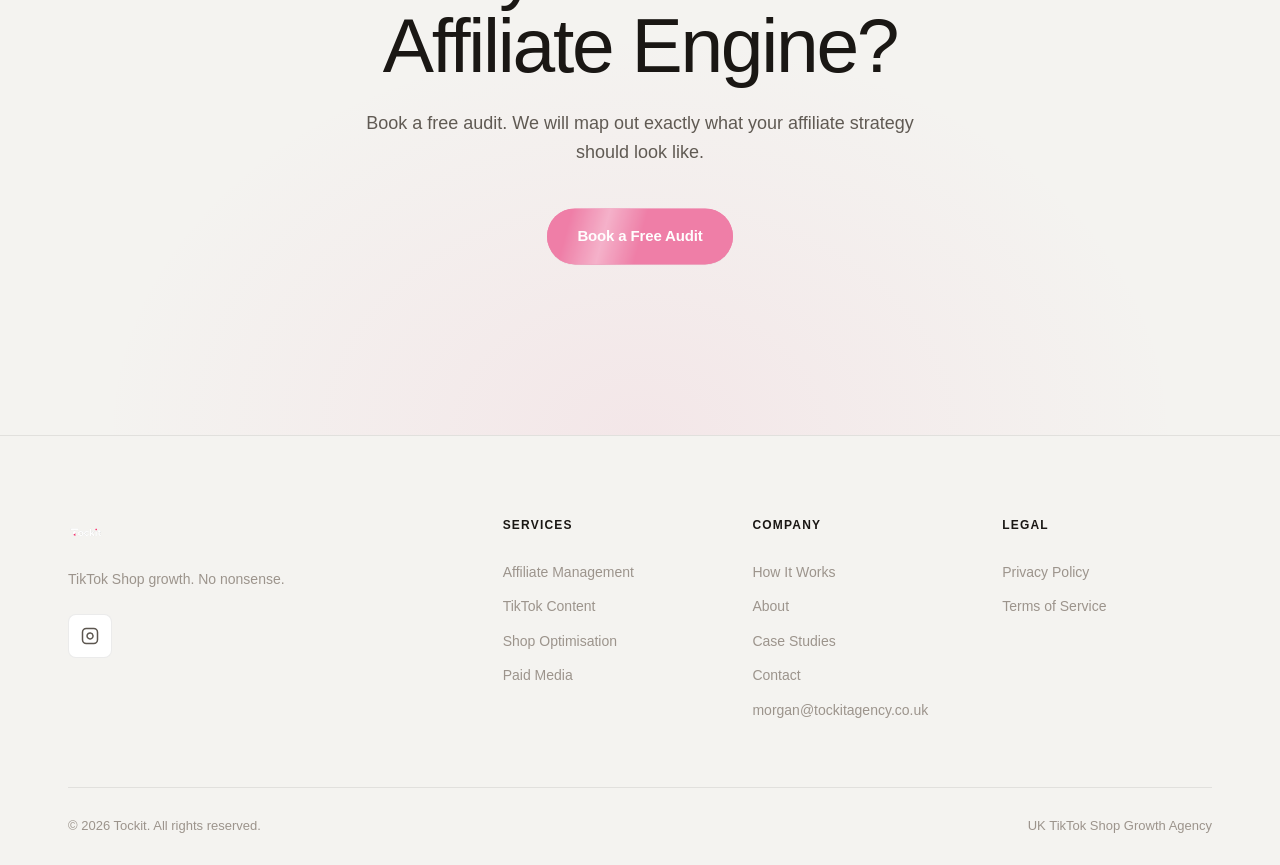
==== commit be211eaa: "Apply proper title case to all headings across website and fix spacing errors" ====
--- a/affiliate-management.html
+++ b/affiliate-management.html
@@ -101,7 +101,7 @@
     <div class="sp-hero-inner">
       <div class="sp-hero-left">
         <span class="section-tag">Affiliate Management</span>
-        <h1>Creators who actually convert.</h1>
+        <h1>Creators Who Actually Convert</h1>
         <p>We build and manage affiliate communities of hand-picked TikTok creators. Every creator is recruited for your specific product, briefed properly, and managed to perform — not just post.</p>
         <a href="/contact.html" class="btn btn-primary btn-lg">Book a Free Audit &rarr;</a>
         <div class="sp-stat-row">
@@ -149,7 +149,7 @@
     <div class="container">
       <div class="section-header">
         <span class="section-tag">The Process</span>
-        <h2 class="section-title">How we build your affiliate engine.</h2>
+        <h2 class="section-title">How We Build Your Affiliate Engine</h2>
       </div>
       <div class="process-grid">
         <div class="process-step">
@@ -181,7 +181,7 @@
     <div class="container">
       <div class="section-header">
         <span class="section-tag">Results</span>
-        <h2 class="section-title">What affiliate management delivers.</h2>
+        <h2 class="section-title">What Affiliate Management Delivers</h2>
       </div>
       <div style="display:grid;grid-template-columns:repeat(auto-fit,minmax(300px,1fr));gap:24px;max-width:1000px;margin:0 auto;">
         <a href="/case-study-emf.html" class="case-card case-card--link">
@@ -227,7 +227,7 @@
     <div class="container">
       <div class="cta-inner">
         <span class="section-tag">Get Started</span>
-        <h2 class="cta-title">Ready to build your<br />affiliate engine?</h2>
+        <h2 class="cta-title">Ready to Build Your<br />Affiliate Engine?</h2>
         <p class="cta-sub">Book a free audit. We will map out exactly what your affiliate strategy should look like.</p>
         <div class="cta-actions">
           <a href="/contact.html" class="btn btn-primary btn-lg">Book a Free Audit</a>
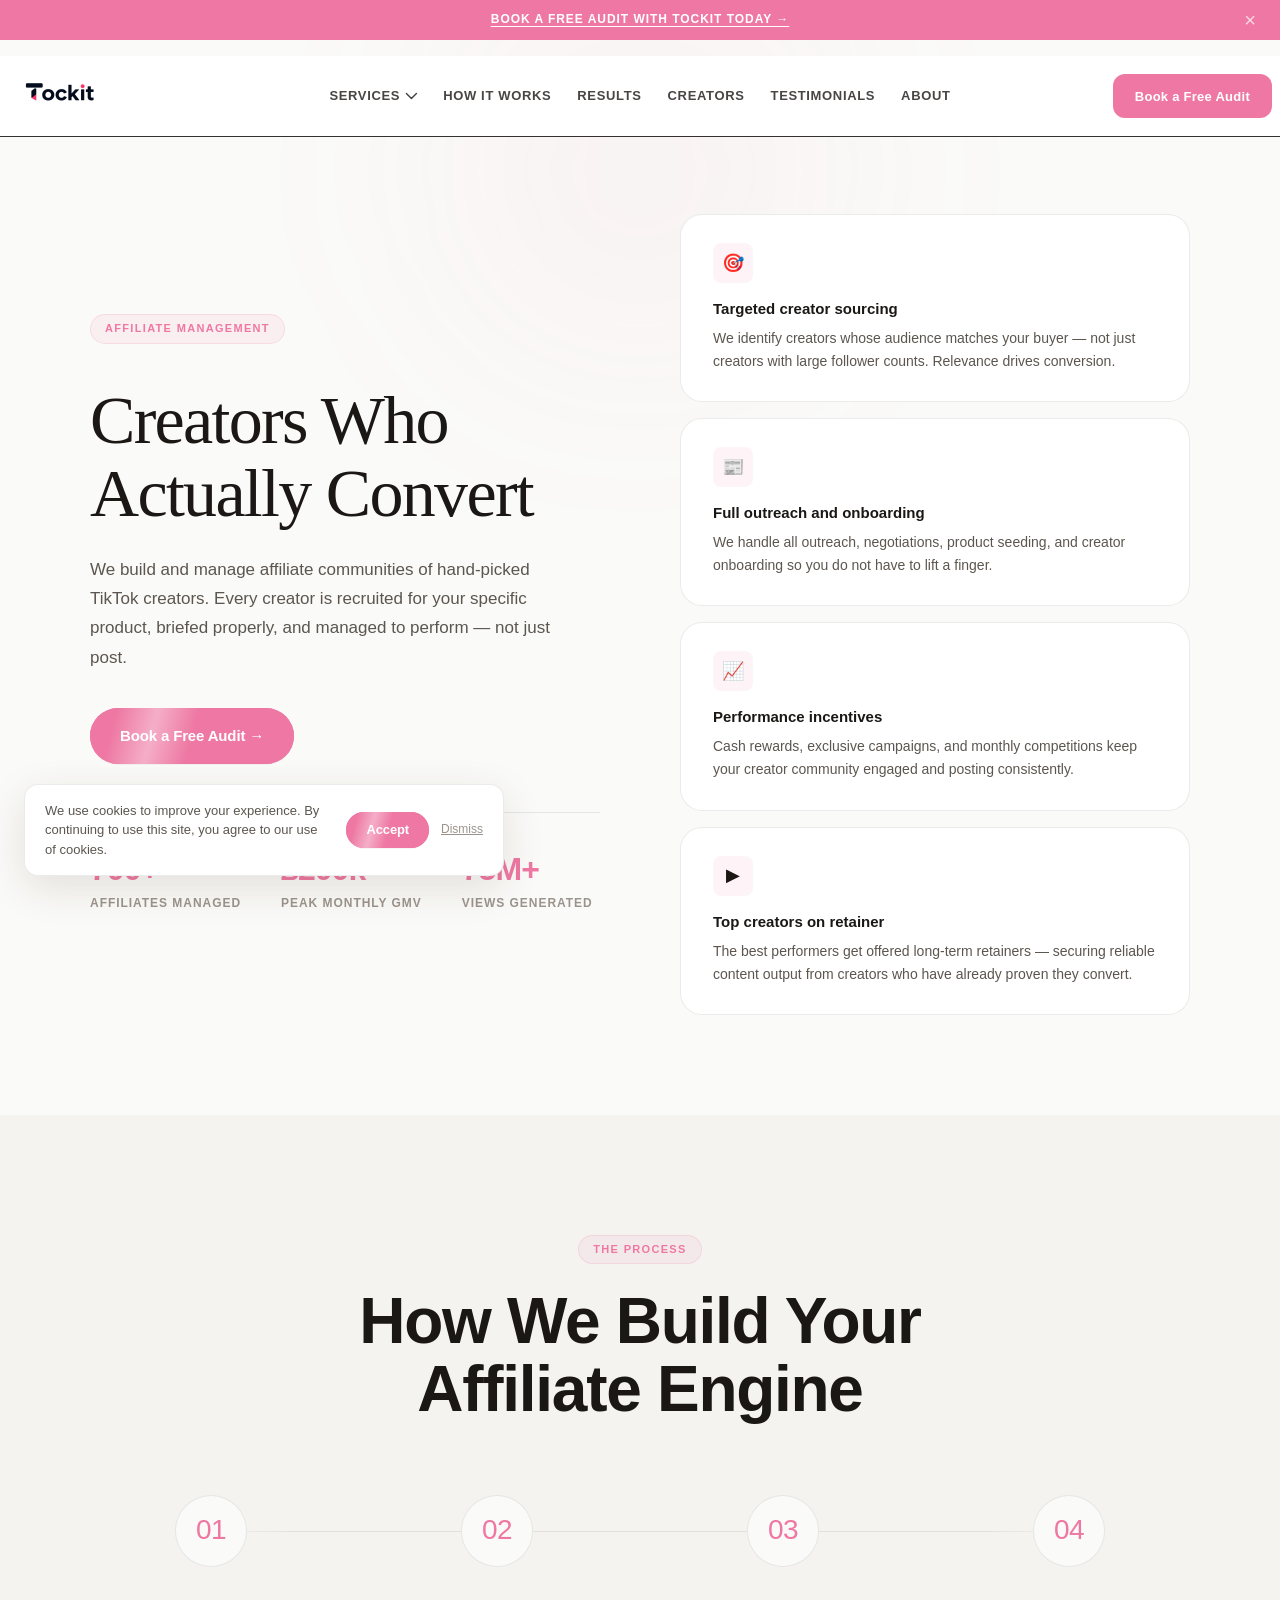
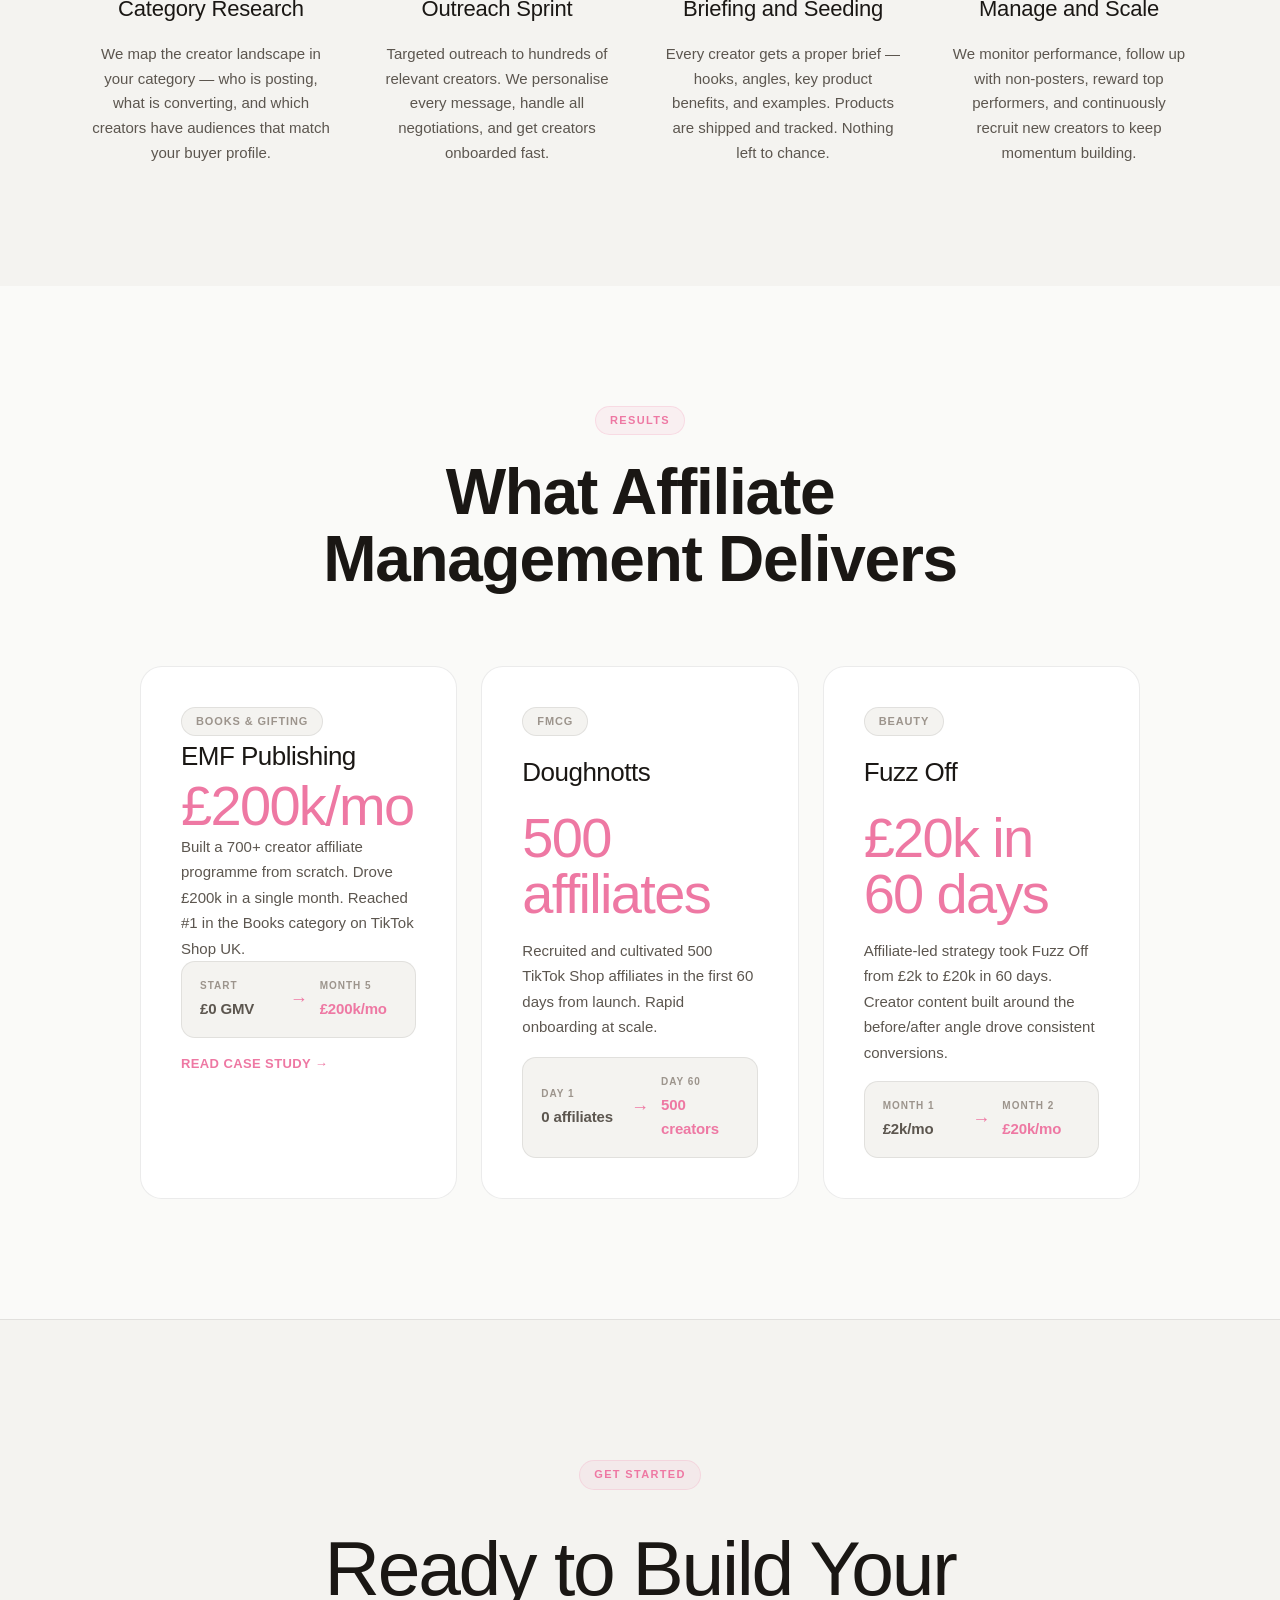
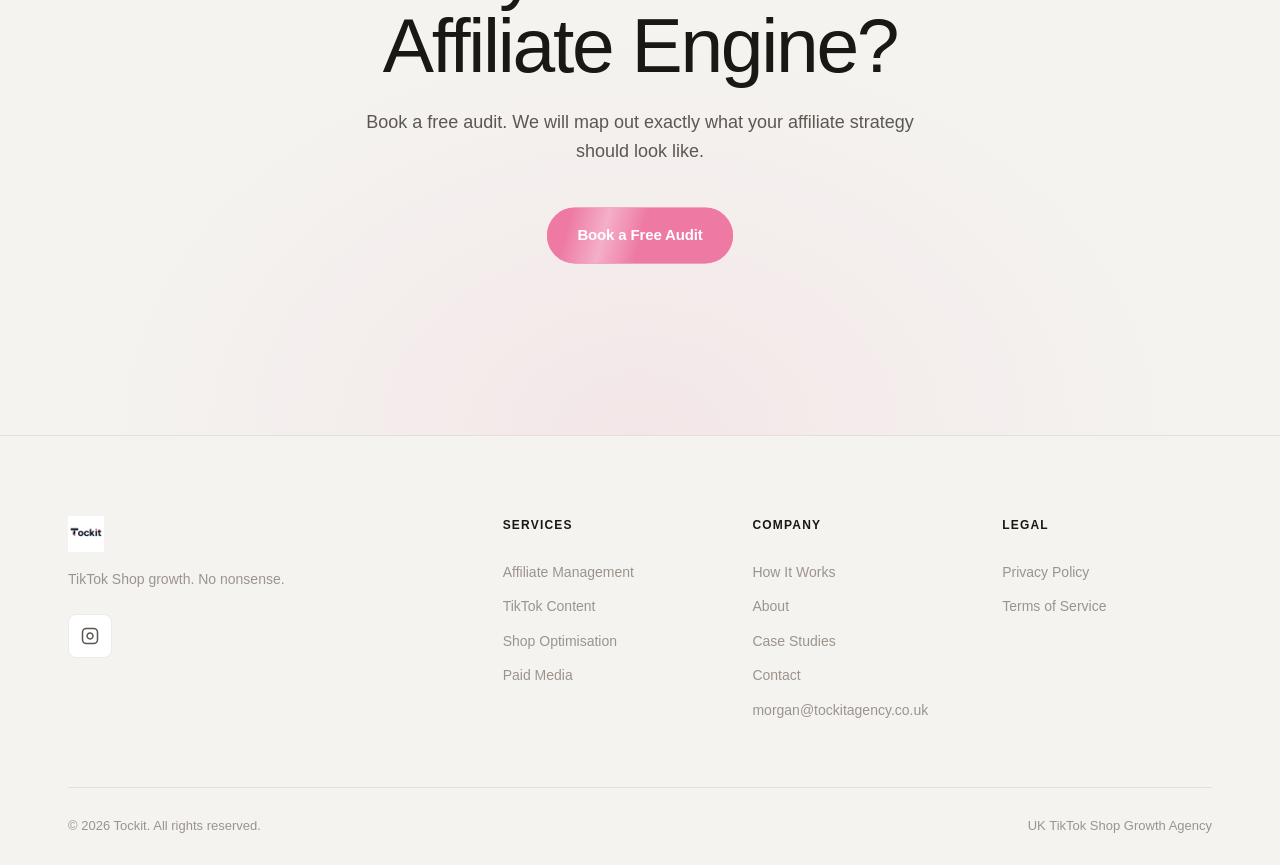
==== commit f07609e4: "Fix website bugs and inconsistencies: standardize CTAs, update footer logos, fix social links, add O" ====
--- a/affiliate-management.html
+++ b/affiliate-management.html
@@ -241,10 +241,10 @@
     <div class="container">
       <div class="footer-top">
         <div class="footer-brand">
-          <img src="tockit-logo-nav.png" alt="Tockit" class="footer-logo-img" />
+          <img src="tockit-logo-dark.jpg" alt="Tockit" class="footer-logo-img" />
           <p class="footer-tagline">TikTok Shop growth. No nonsense.</p>
           <div class="footer-social">
-            <a href="#" class="social-link" aria-label="Instagram">
+            <a href="https://www.instagram.com/tockit" class="social-link" aria-label="Instagram" target="_blank" rel="noopener">
               <svg width="18" height="18" viewBox="0 0 24 24" fill="none" stroke="currentColor" stroke-width="2"><rect x="2" y="2" width="20" height="20" rx="5" ry="5"/><path d="M16 11.37A4 4 0 1 1 12.63 8 4 4 0 0 1 16 11.37z"/><line x1="17.5" y1="6.5" x2="17.51" y2="6.5"/></svg>
             </a>
           </div>
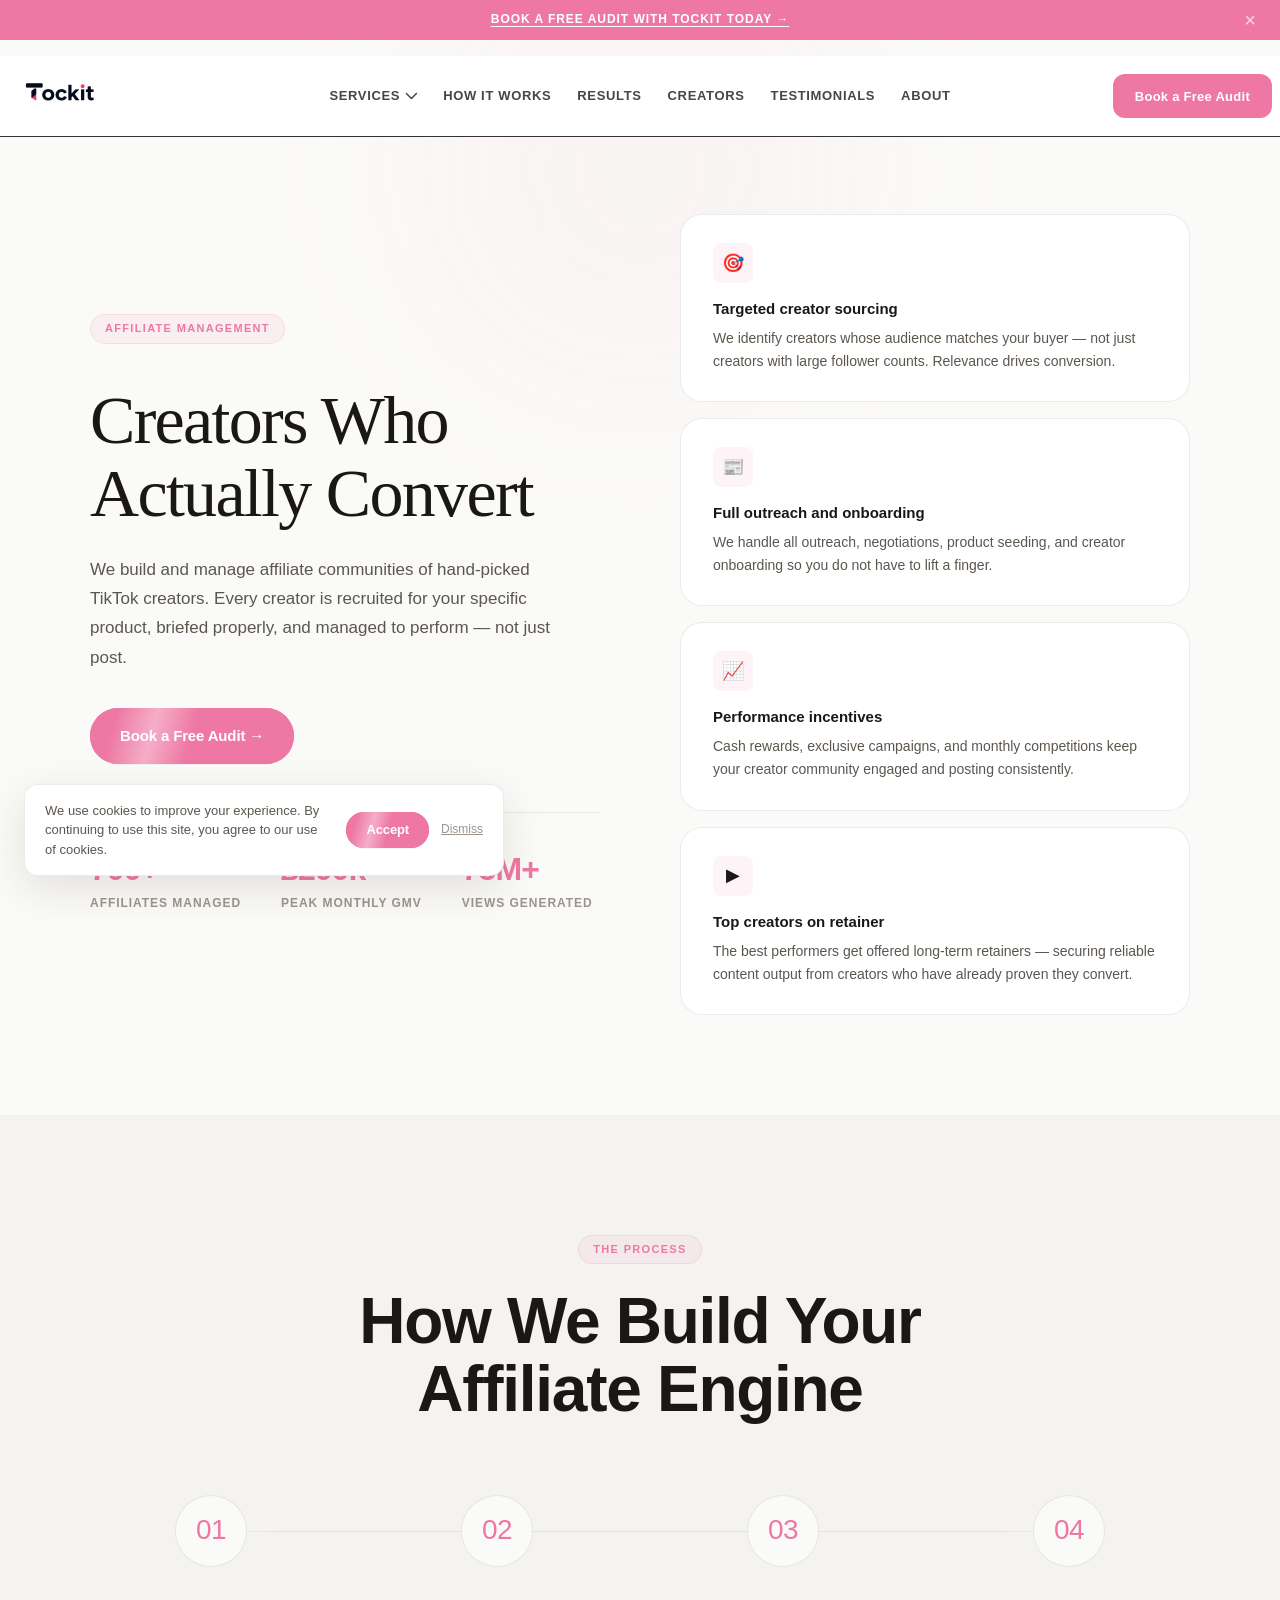
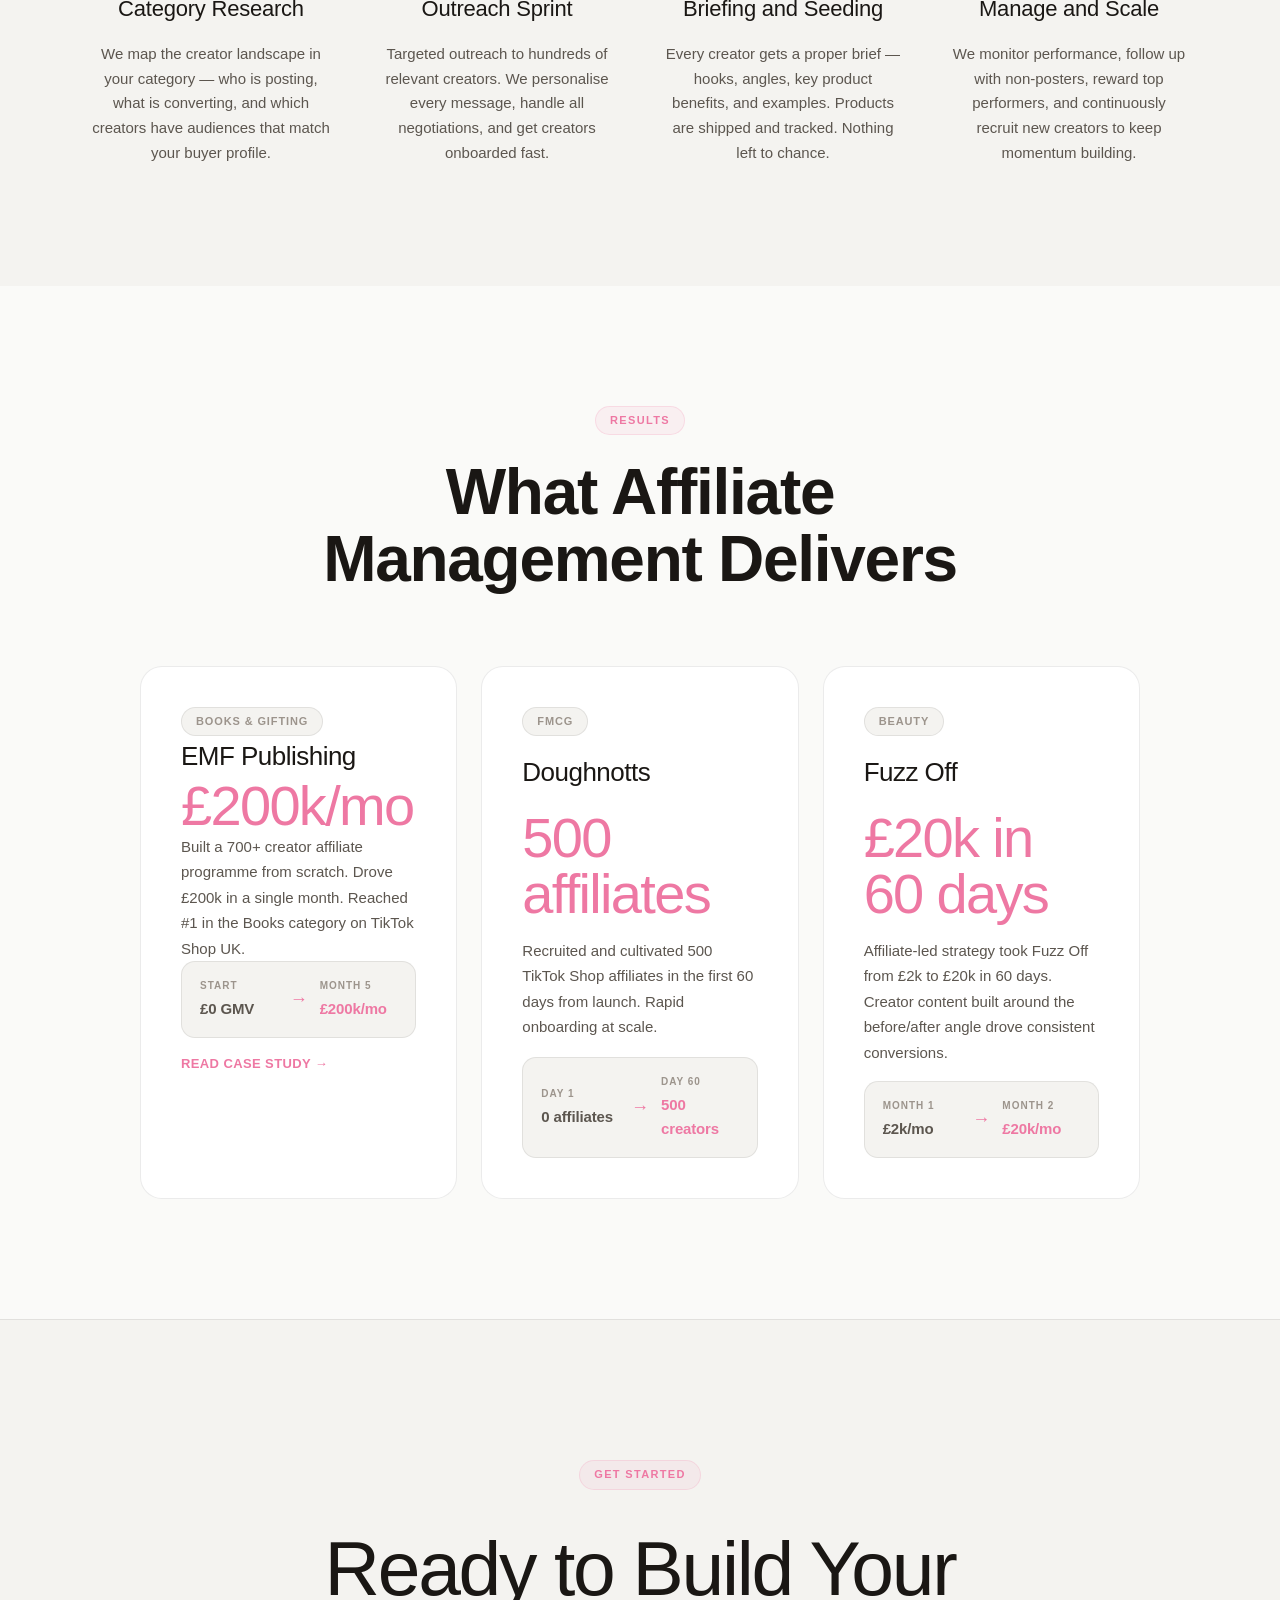
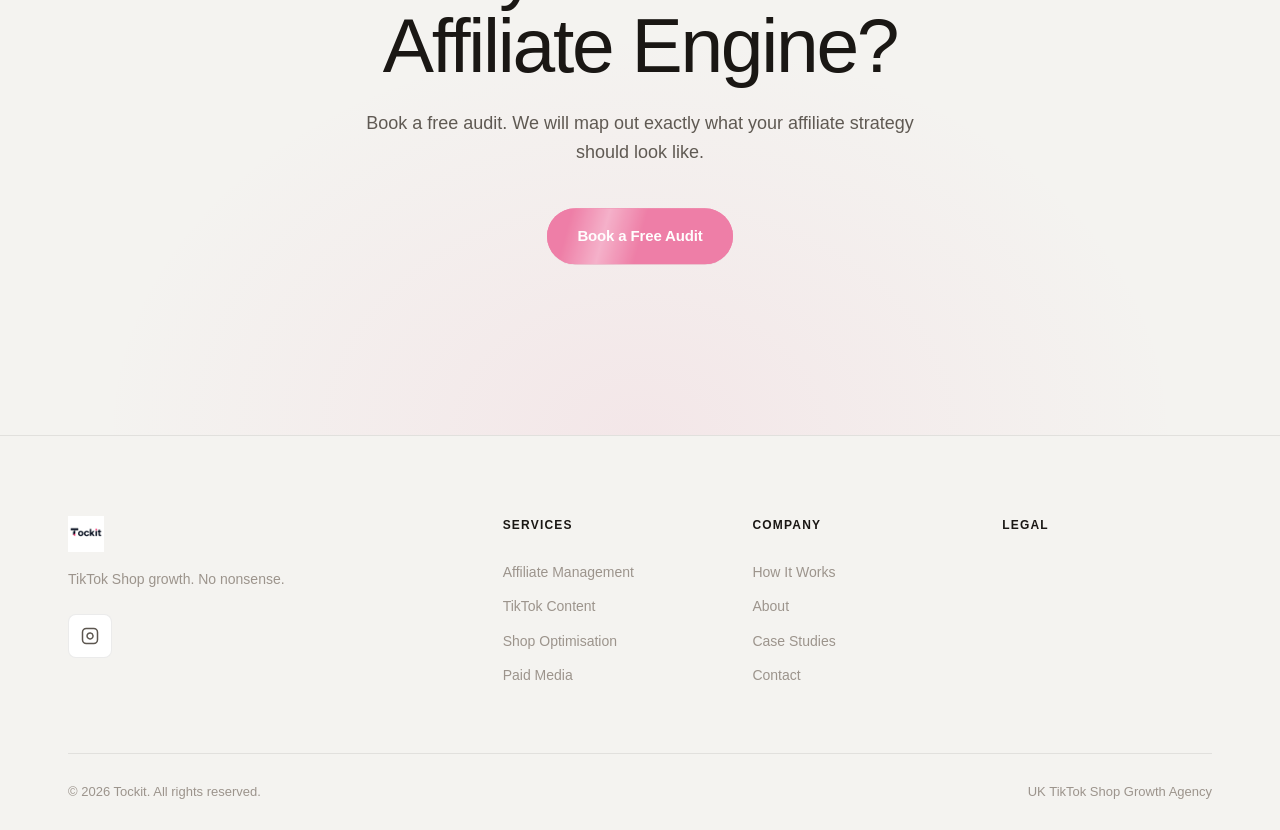
==== commit a978ac55: "Remove morgan@tockitagency.co.uk email from entire website - remove footer contact links, structured" ====
--- a/affiliate-management.html
+++ b/affiliate-management.html
@@ -263,12 +263,9 @@
             <a href="/#about">About</a>
             <a href="/#work">Case Studies</a>
             <a href="/contact.html">Contact</a>
-            <a href="mailto:morgan@tockitagency.co.uk">morgan@tockitagency.co.uk</a>
           </div>
           <div class="footer-col">
             <h4>Legal</h4>
-            <a href="mailto:morgan@tockitagency.co.uk?subject=Privacy%20Policy%20Enquiry">Privacy Policy</a>
-            <a href="mailto:morgan@tockitagency.co.uk?subject=Terms%20Enquiry">Terms of Service</a>
           </div>
         </div>
       </div>
--- a/styles.css
+++ b/styles.css
@@ -2037,20 +2037,7 @@
   min-height: 44px;
   line-height: 1.4;
 }
-.faq-q::after {
-  content: '+';
-  position: absolute;
-  right: 0;
-  top: 50%;
-  transform: translateY(-50%);
-  font-size: 22px;
-  font-weight: 300;
-  color: var(--text-3);
-  transition: transform 0.25s ease, color 0.2s;
-  line-height: 1;
-}
 .faq-q[aria-expanded="true"] { color: var(--accent); }
-.faq-q[aria-expanded="true"]::after { transform: translateY(-50%) rotate(45deg); color: var(--accent); }
 .faq-q:hover { color: var(--accent); }
 .faq-a {
   max-height: 0;
